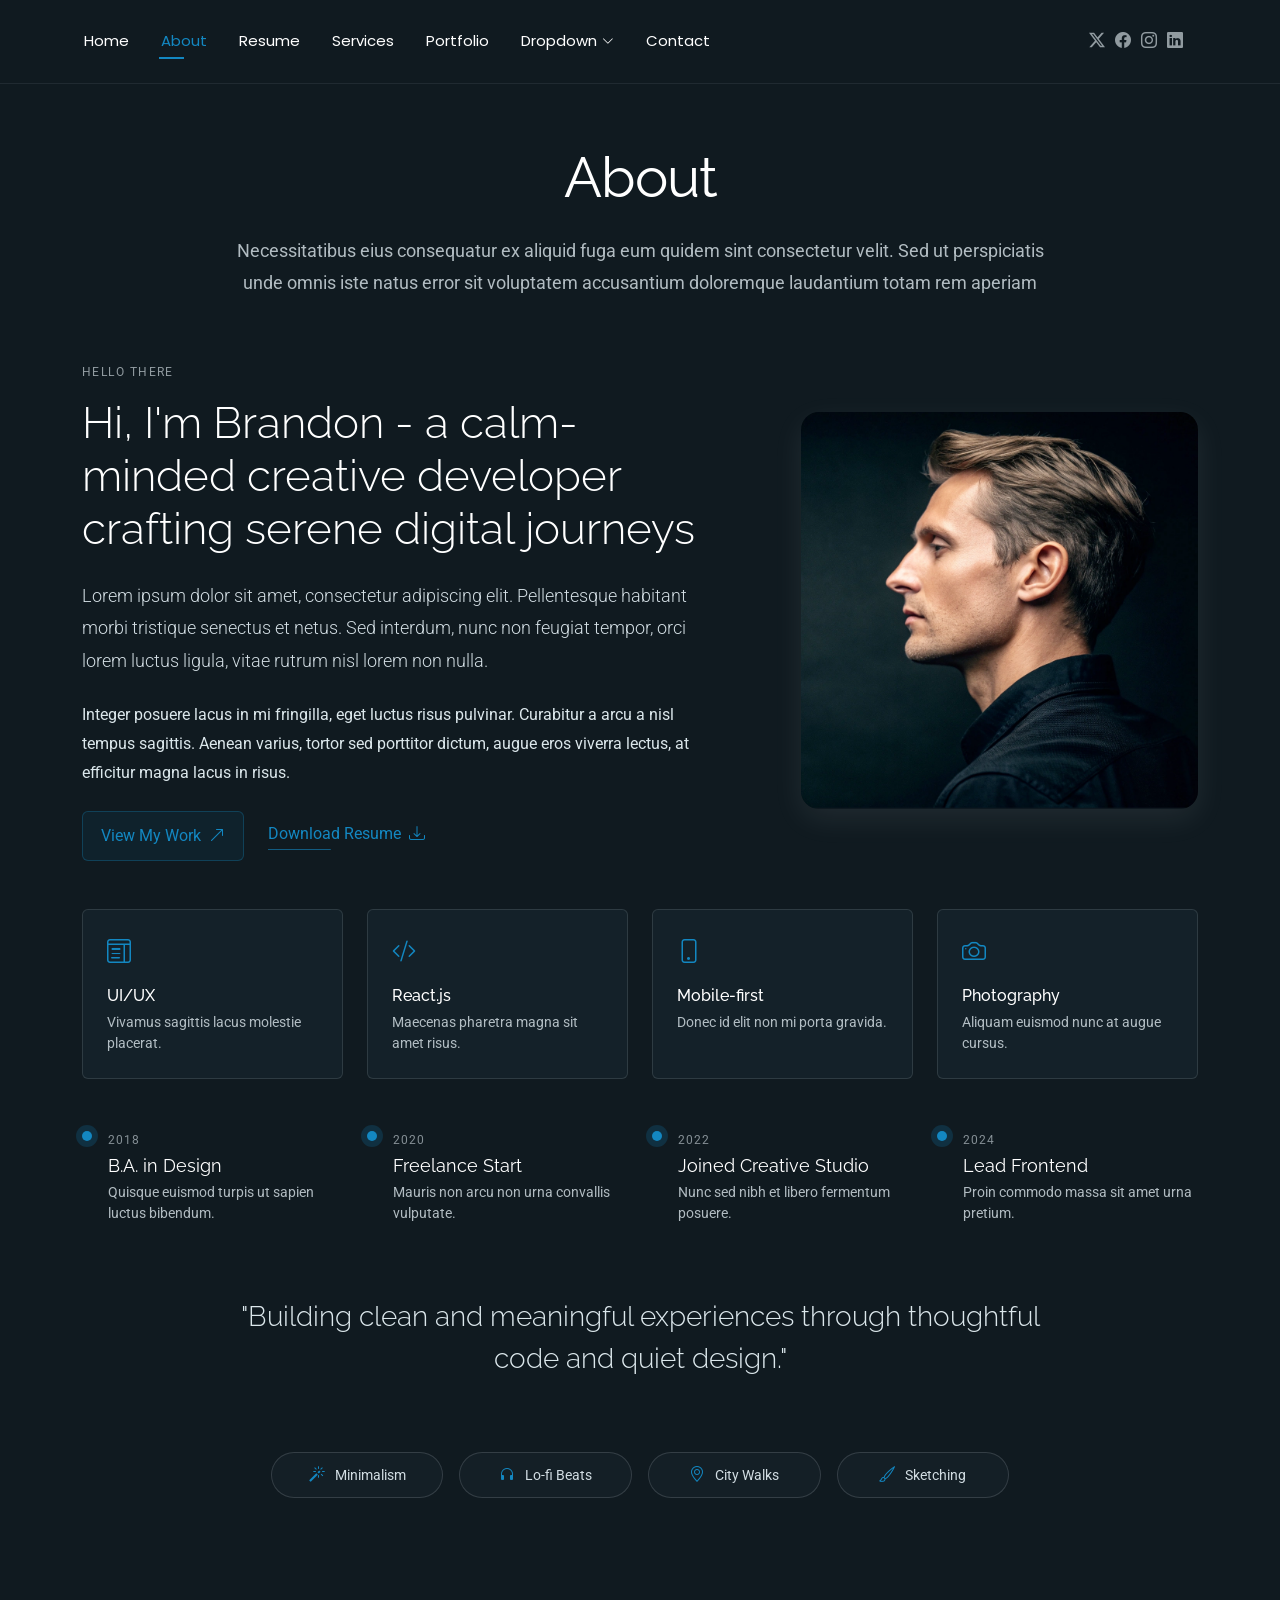
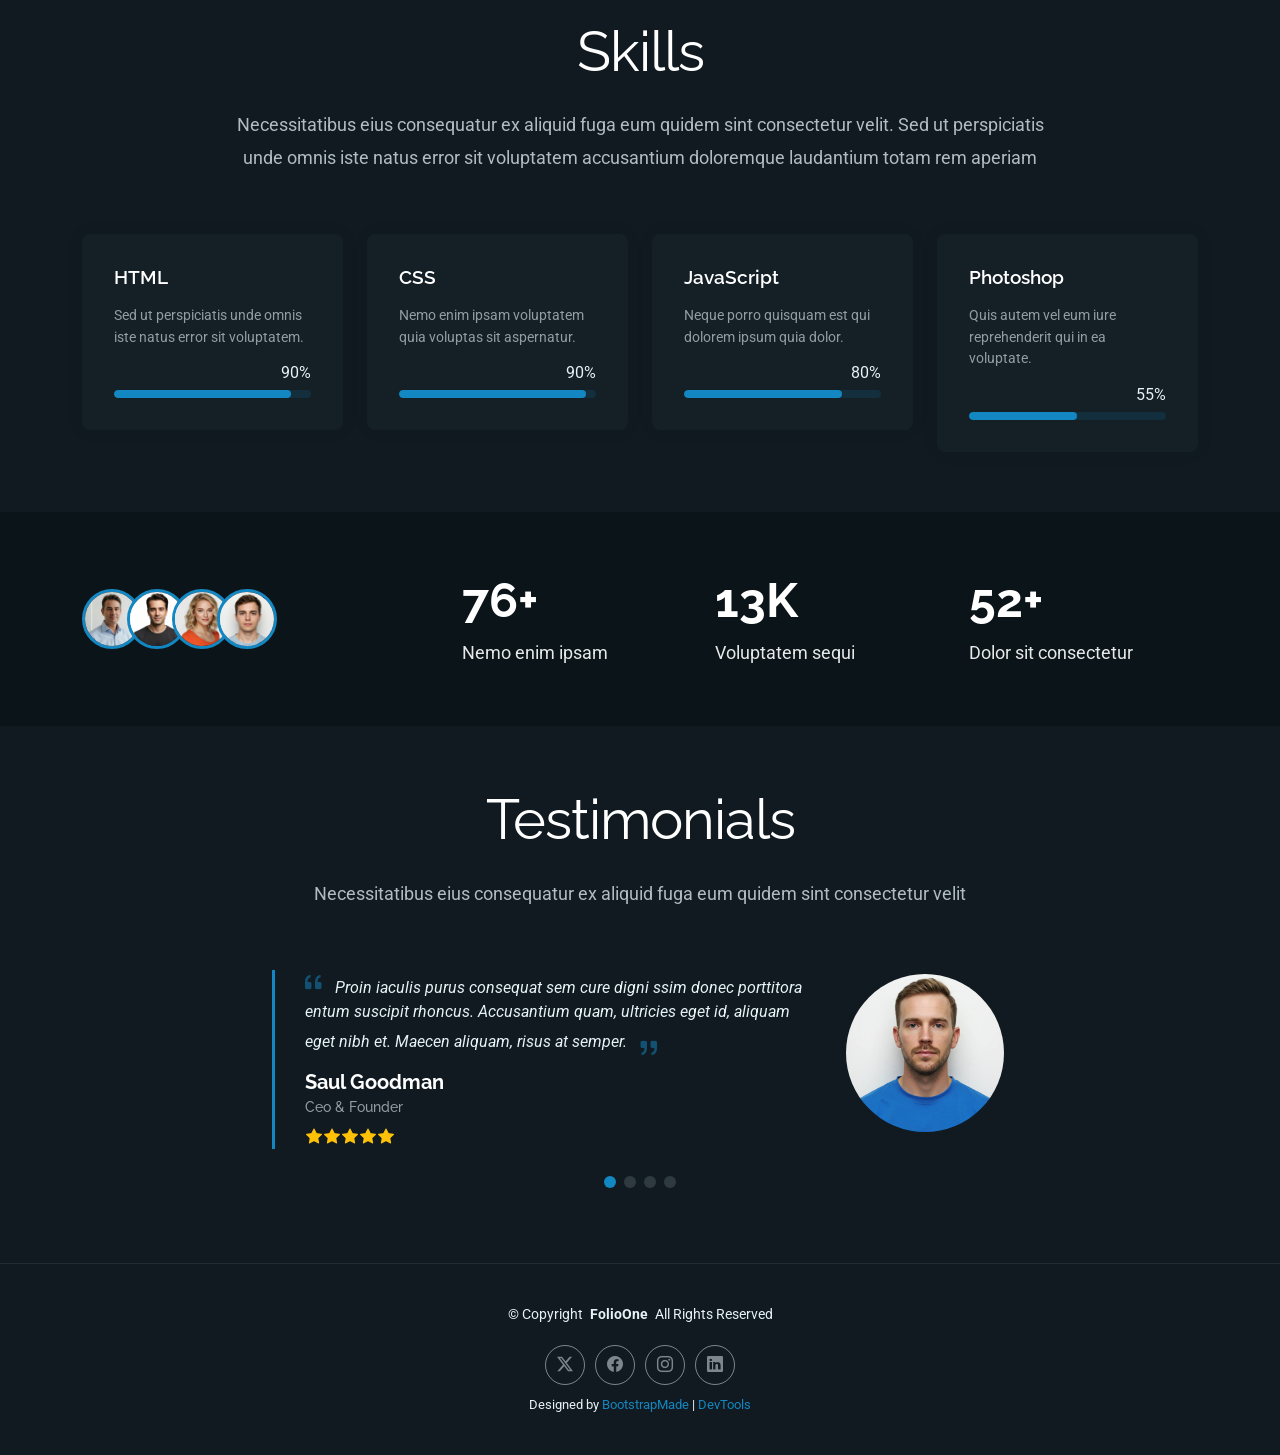
==== about.html @ 82bbba5b "Updated project" ====
<!DOCTYPE html>
<html lang="en">

<head>
  <meta charset="utf-8">
  <meta content="width=device-width, initial-scale=1.0" name="viewport">
  <title>About - FolioOne Bootstrap Template</title>
  <meta name="description" content="">
  <meta name="keywords" content="">

  <!-- Favicons -->
  <link href="assets/img/favicon.png" rel="icon">
  <link href="assets/img/apple-touch-icon.png" rel="apple-touch-icon">

  <!-- Fonts -->
  <link href="https://fonts.googleapis.com" rel="preconnect">
  <link href="https://fonts.gstatic.com" rel="preconnect" crossorigin>
  <link href="https://fonts.googleapis.com/css2?family=Roboto:ital,wght@0,100;0,300;0,400;0,500;0,700;0,900;1,100;1,300;1,400;1,500;1,700;1,900&family=Poppins:ital,wght@0,100;0,200;0,300;0,400;0,500;0,600;0,700;0,800;0,900;1,100;1,200;1,300;1,400;1,500;1,600;1,700;1,800;1,900&family=Raleway:ital,wght@0,100;0,200;0,300;0,400;0,500;0,600;0,700;0,800;0,900;1,100;1,200;1,300;1,400;1,500;1,600;1,700;1,800;1,900&display=swap" rel="stylesheet">

  <!-- Vendor CSS Files -->
  <link href="assets/vendor/bootstrap/css/bootstrap.min.css" rel="stylesheet">
  <link href="assets/vendor/bootstrap-icons/bootstrap-icons.css" rel="stylesheet">
  <link href="assets/vendor/aos/aos.css" rel="stylesheet">
  <link href="assets/vendor/swiper/swiper-bundle.min.css" rel="stylesheet">
  <link href="assets/vendor/glightbox/css/glightbox.min.css" rel="stylesheet">

  <!-- Main CSS File -->
  <link href="assets/css/main.css" rel="stylesheet">

  <!-- =======================================================
  * Template Name: FolioOne
  * Template URL: https://bootstrapmade.com/folioone-bootstrap-portfolio-website-template/
  * Updated: Aug 23 2025 with Bootstrap v5.3.7
  * Author: BootstrapMade.com
  * License: https://bootstrapmade.com/license/
  ======================================================== -->
</head>

<body class="about-page">

  <header id="header" class="header d-flex align-items-center light-background sticky-top">
    <div class="container position-relative d-flex align-items-center justify-content-between">

      <!-- <a href="index.html" class="logo d-flex align-items-center me-auto me-xl-0">
      <img src="assets/img/logo.webp" alt="">
      <h1 class="sitename">FolioOne</h1> 
    </a> -->

      <nav id="navmenu" class="navmenu">
        <ul>
          <li><a href="index.html">Home</a></li>
          <li><a href="about.html" class="active">About</a></li>
          <li><a href="resume.html">Resume</a></li>
          <li><a href="services.html">Services</a></li>
          <li><a href="portfolio.html">Portfolio</a></li>
          <li class="dropdown"><a href="#"><span>Dropdown</span> <i class="bi bi-chevron-down toggle-dropdown"></i></a>
            <ul>
              <li><a href="#">Dropdown 1</a></li>
              <li class="dropdown"><a href="#"><span>Deep Dropdown</span> <i class="bi bi-chevron-down toggle-dropdown"></i></a>
                <ul>
                  <li><a href="#">Deep Dropdown 1</a></li>
                  <li><a href="#">Deep Dropdown 2</a></li>
                  <li><a href="#">Deep Dropdown 3</a></li>
                  <li><a href="#">Deep Dropdown 4</a></li>
                  <li><a href="#">Deep Dropdown 5</a></li>
                </ul>
              </li>
              <li><a href="#">Dropdown 2</a></li>
              <li><a href="#">Dropdown 3</a></li>
              <li><a href="#">Dropdown 4</a></li>
            </ul>
          </li>
          <li><a href="contact.html">Contact</a></li>
        </ul>
        <i class="mobile-nav-toggle d-xl-none bi bi-list"></i>
      </nav>

      <div class="header-social-links">
        <a href="#" class="twitter"><i class="bi bi-twitter-x"></i></a>
        <a href="#" class="facebook"><i class="bi bi-facebook"></i></a>
        <a href="#" class="instagram"><i class="bi bi-instagram"></i></a>
        <a href="#" class="linkedin"><i class="bi bi-linkedin"></i></a>
      </div>

    </div>
  </header>

  <main class="main">

    <!-- About Section -->
    <section id="about" class="about section">

      <!-- Section Title -->
      <div class="container section-title" data-aos="fade-up">
        <h2>About</h2>
        <p>Necessitatibus eius consequatur ex aliquid fuga eum quidem sint consectetur velit. Sed ut perspiciatis unde omnis iste natus error sit voluptatem accusantium doloremque laudantium totam rem aperiam</p>
      </div><!-- End Section Title -->

      <div class="container" data-aos="fade-up" data-aos-delay="100">

        <!-- Intro + Photo -->
        <div class="row align-items-center justify-content-between gy-5 mb-5">
          <div class="col-lg-7" data-aos="fade-right" data-aos-delay="150">
            <div class="intro-content">
              <span class="eyebrow">Hello there</span>
              <h2 class="headline">Hi, I'm Brandon - a calm-minded creative developer crafting serene digital journeys</h2>
              <p class="lead">
                Lorem ipsum dolor sit amet, consectetur adipiscing elit. Pellentesque habitant morbi tristique senectus et netus. Sed interdum, nunc non feugiat tempor, orci lorem luctus ligula, vitae rutrum nisl lorem non nulla.
              </p>
              <p>
                Integer posuere lacus in mi fringilla, eget luctus risus pulvinar. Curabitur a arcu a nisl tempus sagittis. Aenean varius, tortor sed porttitor dictum, augue eros viverra lectus, at efficitur magna lacus in risus.
              </p>

              <div class="cta-group">
                <a href="#portfolio" class="btn-ghost">
                  View My Work <i class="bi bi-arrow-up-right"></i>
                </a>
                <a href="#" class="link-underline">
                  Download Resume <i class="bi bi-download"></i>
                </a>
              </div>
            </div>
          </div>

          <div class="col-lg-5" data-aos="zoom-in" data-aos-delay="250">
            <figure class="profile-figure text-center text-lg-end">
              <img src="assets/img/profile/profile-square-11.webp" alt="Portrait of Alex" class="img-fluid profile-photo">
            </figure>
          </div>
        </div>
        <!-- End Intro + Photo -->

        <!-- Skills Grid -->
        <div class="mb-5">
          <div class="row g-4">
            <div class="col-6 col-md-4 col-lg-3" data-aos="fade-up" data-aos-delay="120">
              <div class="skill-item">
                <i class="bi bi-layout-text-window"></i>
                <h3>UI/UX</h3>
                <p>Vivamus sagittis lacus molestie placerat.</p>
              </div>
            </div>
            <div class="col-6 col-md-4 col-lg-3" data-aos="fade-up" data-aos-delay="180">
              <div class="skill-item">
                <i class="bi bi-code-slash"></i>
                <h3>React.js</h3>
                <p>Maecenas pharetra magna sit amet risus.</p>
              </div>
            </div>
            <div class="col-6 col-md-4 col-lg-3" data-aos="fade-up" data-aos-delay="240">
              <div class="skill-item">
                <i class="bi bi-phone"></i>
                <h3>Mobile-first</h3>
                <p>Donec id elit non mi porta gravida.</p>
              </div>
            </div>
            <div class="col-6 col-md-4 col-lg-3" data-aos="fade-up" data-aos-delay="300">
              <div class="skill-item">
                <i class="bi bi-camera"></i>
                <h3>Photography</h3>
                <p>Aliquam euismod nunc at augue cursus.</p>
              </div>
            </div>
          </div>
        </div>
        <!-- End Skills Grid -->

        <!-- Journey Timeline -->
        <div class="mb-5">
          <div class="row g-4">
            <div class="col-md-6 col-lg-3" data-aos="fade-up" data-aos-delay="120">
              <article class="timeline-item">
                <span class="dot"></span>
                <time>2018</time>
                <h4>B.A. in Design</h4>
                <p>Quisque euismod turpis ut sapien luctus bibendum.</p>
              </article>
            </div>
            <div class="col-md-6 col-lg-3" data-aos="fade-up" data-aos-delay="180">
              <article class="timeline-item">
                <span class="dot"></span>
                <time>2020</time>
                <h4>Freelance Start</h4>
                <p>Mauris non arcu non urna convallis vulputate.</p>
              </article>
            </div>
            <div class="col-md-6 col-lg-3" data-aos="fade-up" data-aos-delay="240">
              <article class="timeline-item">
                <span class="dot"></span>
                <time>2022</time>
                <h4>Joined Creative Studio</h4>
                <p>Nunc sed nibh et libero fermentum posuere.</p>
              </article>
            </div>
            <div class="col-md-6 col-lg-3" data-aos="fade-up" data-aos-delay="300">
              <article class="timeline-item">
                <span class="dot"></span>
                <time>2024</time>
                <h4>Lead Frontend</h4>
                <p>Proin commodo massa sit amet urna pretium.</p>
              </article>
            </div>
          </div>
        </div>
        <!-- End Journey Timeline -->

        <!-- Quote -->
        <blockquote class="personal-quote text-center mb-5" data-aos="fade-down" data-aos-delay="200">
          <p>"Building clean and meaningful experiences through thoughtful code and quiet design."</p>
        </blockquote>
        <!-- End Quote -->

        <!-- Fun Facts -->
        <div class="row g-3 justify-content-center">
          <div class="col-6 col-md-3 col-lg-2" data-aos="zoom-in" data-aos-delay="120">
            <div class="fact-pill">
              <i class="bi bi-magic"></i>
              <span>Minimalism</span>
            </div>
          </div>
          <div class="col-6 col-md-3 col-lg-2" data-aos="zoom-in" data-aos-delay="160">
            <div class="fact-pill">
              <i class="bi bi-headphones"></i>
              <span>Lo-fi Beats</span>
            </div>
          </div>
          <div class="col-6 col-md-3 col-lg-2" data-aos="zoom-in" data-aos-delay="200">
            <div class="fact-pill">
              <i class="bi bi-geo-alt"></i>
              <span>City Walks</span>
            </div>
          </div>
          <div class="col-6 col-md-3 col-lg-2" data-aos="zoom-in" data-aos-delay="240">
            <div class="fact-pill">
              <i class="bi bi-brush"></i>
              <span>Sketching</span>
            </div>
          </div>
        </div>
        <!-- End Fun Facts -->

      </div>

    </section><!-- /About Section -->

    <!-- Skills Section -->
    <section id="skills" class="skills section">

      <!-- Section Title -->
      <div class="container section-title" data-aos="fade-up">
        <h2>Skills</h2>
        <p>Necessitatibus eius consequatur ex aliquid fuga eum quidem sint consectetur velit. Sed ut perspiciatis unde omnis iste natus error sit voluptatem accusantium doloremque laudantium totam rem aperiam</p>
      </div><!-- End Section Title -->

      <div class="container" data-aos="fade-up" data-aos-delay="100">

        <div class="row g-4 skills-animation">

          <div class="col-md-6 col-lg-3" data-aos="fade-up" data-aos-delay="100">
            <div class="skill-box">
              <h3>HTML</h3>
              <p>Sed ut perspiciatis unde omnis iste natus error sit voluptatem.</p>
              <span class="text-end d-block">90%</span>
              <div class="progress">
                <div class="progress-bar" role="progressbar" aria-valuenow="90" aria-valuemin="0" aria-valuemax="100"></div>
              </div>
            </div>
          </div>

          <div class="col-md-6 col-lg-3" data-aos="fade-up" data-aos-delay="200">
            <div class="skill-box">
              <h3>CSS</h3>
              <p>Nemo enim ipsam voluptatem quia voluptas sit aspernatur.</p>
              <span class="text-end d-block">90%</span>
              <div class="progress">
                <div class="progress-bar" role="progressbar" aria-valuenow="95" aria-valuemin="0" aria-valuemax="100"></div>
              </div>
            </div>
          </div>

          <div class="col-md-6 col-lg-3" data-aos="fade-up" data-aos-delay="300">
            <div class="skill-box">
              <h3>JavaScript</h3>
              <p>Neque porro quisquam est qui dolorem ipsum quia dolor.</p>
              <span class="text-end d-block">80%</span>
              <div class="progress">
                <div class="progress-bar" role="progressbar" aria-valuenow="80" aria-valuemin="0" aria-valuemax="100"></div>
              </div>
            </div>
          </div>

          <div class="col-md-6 col-lg-3" data-aos="fade-up" data-aos-delay="400">
            <div class="skill-box">
              <h3>Photoshop</h3>
              <p>Quis autem vel eum iure reprehenderit qui in ea voluptate.</p>
              <span class="text-end d-block">55%</span>
              <div class="progress">
                <div class="progress-bar" role="progressbar" aria-valuenow="55" aria-valuemin="0" aria-valuemax="100">
                </div>
              </div>
            </div>
          </div>

        </div>

      </div>

    </section><!-- /Skills Section -->

    <!-- Stats Section -->
    <section id="stats" class="stats section dark-background">

      <div class="container" data-aos="fade-up" data-aos-delay="100">

        <div class="row align-items-center">
          <div class="col-lg-4" data-aos="fade-up" data-aos-delay="200">
            <div class="avatars d-flex align-items-center">
              <img src="assets/img/person/person-m-2.webp" alt="Avatar 1" class="rounded-circle" loading="lazy">
              <img src="assets/img/person/person-m-3.webp" alt="Avatar 2" class="rounded-circle" loading="lazy">
              <img src="assets/img/person/person-f-5.webp" alt="Avatar 3" class="rounded-circle" loading="lazy">
              <img src="assets/img/person/person-m-5.webp" alt="Avatar 4" class="rounded-circle" loading="lazy">
            </div>
          </div>

          <div class="col-lg-8">
            <div class="row counters">
              <div class="col-md-4" data-aos="fade-up" data-aos-delay="300">
                <h2><span data-purecounter-start="0" data-purecounter-end="185" data-purecounter-duration="1" class="purecounter"></span>+</h2>
                <p>Nemo enim ipsam</p>
              </div>

              <div class="col-md-4" data-aos="fade-up" data-aos-delay="400">
                <h2><span data-purecounter-start="0" data-purecounter-end="32" data-purecounter-duration="1" class="purecounter"></span>K</h2>
                <p>Voluptatem sequi</p>
              </div>

              <div class="col-md-4" data-aos="fade-up" data-aos-delay="500">
                <h2><span data-purecounter-start="0" data-purecounter-end="128" data-purecounter-duration="1" class="purecounter"></span>+</h2>
                <p>Dolor sit consectetur</p>
              </div>
            </div>
          </div>
        </div>
      </div>

    </section><!-- /Stats Section -->

    <!-- Testimonials Section -->
    <section id="testimonials" class="testimonials section">

      <!-- Section Title -->
      <div class="container section-title" data-aos="fade-up">
        <h2>Testimonials</h2>
        <p>Necessitatibus eius consequatur ex aliquid fuga eum quidem sint consectetur velit</p>
      </div><!-- End Section Title -->

      <div class="container" data-aos="fade-up" data-aos-delay="100">

        <div class="swiper init-swiper">
          <script type="application/json" class="swiper-config">
            {
              "loop": true,
              "speed": 600,
              "autoplay": {
                "delay": 5000
              },
              "slidesPerView": "auto",
              "pagination": {
                "el": ".swiper-pagination",
                "type": "bullets",
                "clickable": true
              }
            }
          </script>
          <div class="swiper-wrapper">

            <div class="swiper-slide">
              <div class="testimonial-item">
                <div class="row gy-4 justify-content-center">
                  <div class="col-lg-6">
                    <div class="testimonial-content">
                      <p>
                        <i class="bi bi-quote quote-icon-left"></i>
                        <span>Proin iaculis purus consequat sem cure digni ssim donec porttitora entum suscipit rhoncus. Accusantium quam, ultricies eget id, aliquam eget nibh et. Maecen aliquam, risus at semper.</span>
                        <i class="bi bi-quote quote-icon-right"></i>
                      </p>
                      <h3>Saul Goodman</h3>
                      <h4>Ceo &amp; Founder</h4>
                      <div class="stars">
                        <i class="bi bi-star-fill"></i><i class="bi bi-star-fill"></i><i class="bi bi-star-fill"></i><i class="bi bi-star-fill"></i><i class="bi bi-star-fill"></i>
                      </div>
                    </div>
                  </div>
                  <div class="col-lg-2 text-center">
                    <img src="assets/img/person/person-m-9.webp" class="img-fluid testimonial-img" alt="">
                  </div>
                </div>
              </div>
            </div><!-- End testimonial item -->

            <div class="swiper-slide">
              <div class="testimonial-item">
                <div class="row gy-4 justify-content-center">
                  <div class="col-lg-6">
                    <div class="testimonial-content">
                      <p>
                        <i class="bi bi-quote quote-icon-left"></i>
                        <span>Export tempor illum tamen malis malis eram quae irure esse labore quem cillum quid cillum eram malis quorum velit fore eram velit sunt aliqua noster fugiat irure amet legam anim culpa.</span>
                        <i class="bi bi-quote quote-icon-right"></i>
                      </p>
                      <h3>Sara Wilsson</h3>
                      <h4>Designer</h4>
                      <div class="stars">
                        <i class="bi bi-star-fill"></i><i class="bi bi-star-fill"></i><i class="bi bi-star-fill"></i><i class="bi bi-star-fill"></i><i class="bi bi-star-fill"></i>
                      </div>
                    </div>
                  </div>
                  <div class="col-lg-2 text-center">
                    <img src="assets/img/person/person-f-5.webp" class="img-fluid testimonial-img" alt="">
                  </div>
                </div>
              </div>
            </div><!-- End testimonial item -->

            <div class="swiper-slide">
              <div class="testimonial-item">
                <div class="row gy-4 justify-content-center">
                  <div class="col-lg-6">
                    <div class="testimonial-content">
                      <p>
                        <i class="bi bi-quote quote-icon-left"></i>
                        <span>Enim nisi quem export duis labore cillum quae magna enim sint quorum nulla quem veniam duis minim tempor labore quem eram duis noster aute amet eram fore quis sint minim.</span>
                        <i class="bi bi-quote quote-icon-right"></i>
                      </p>
                      <h3>Jena Karlis</h3>
                      <h4>Store Owner</h4>
                      <div class="stars">
                        <i class="bi bi-star-fill"></i><i class="bi bi-star-fill"></i><i class="bi bi-star-fill"></i><i class="bi bi-star-fill"></i><i class="bi bi-star-fill"></i>
                      </div>
                    </div>
                  </div>
                  <div class="col-lg-2 text-center">
                    <img src="assets/img/person/person-f-12.webp" class="img-fluid testimonial-img" alt="">
                  </div>
                </div>
              </div>
            </div><!-- End testimonial item -->

            <div class="swiper-slide">
              <div class="testimonial-item">
                <div class="row gy-4 justify-content-center">
                  <div class="col-lg-6">
                    <div class="testimonial-content">
                      <p>
                        <i class="bi bi-quote quote-icon-left"></i>
                        <span>Fugiat enim eram quae cillum dolore dolor amet nulla culpa multos export minim fugiat minim velit minim dolor enim duis veniam ipsum anim magna sunt elit fore quem dolore labore illum veniam.</span>
                        <i class="bi bi-quote quote-icon-right"></i>
                      </p>
                      <h3>John Larson</h3>
                      <h4>Entrepreneur</h4>
                      <div class="stars">
                        <i class="bi bi-star-fill"></i><i class="bi bi-star-fill"></i><i class="bi bi-star-fill"></i><i class="bi bi-star-fill"></i><i class="bi bi-star-fill"></i>
                      </div>
                    </div>
                  </div>
                  <div class="col-lg-2 text-center">
                    <img src="assets/img/person/person-m-12.webp" class="img-fluid testimonial-img" alt="">
                  </div>
                </div>
              </div>
            </div><!-- End testimonial item -->

          </div>
          <div class="swiper-pagination"></div>
        </div>

      </div>

    </section><!-- /Testimonials Section -->

  </main>

  <footer id="footer" class="footer">

    <div class="container">
      <div class="copyright text-center ">
        <p>© <span>Copyright</span> <strong class="px-1 sitename">FolioOne</strong> <span>All Rights Reserved<br></span></p>
      </div>
      <div class="social-links d-flex justify-content-center">
        <a href=""><i class="bi bi-twitter-x"></i></a>
        <a href=""><i class="bi bi-facebook"></i></a>
        <a href=""><i class="bi bi-instagram"></i></a>
        <a href=""><i class="bi bi-linkedin"></i></a>
      </div>
      <div class="credits">
        <!-- All the links in the footer should remain intact. -->
        <!-- You can delete the links only if you've purchased the pro version. -->
        <!-- Licensing information: https://bootstrapmade.com/license/ -->
        <!-- Purchase the pro version with working PHP/AJAX contact form: [buy-url] -->
        Designed by <a href="https://bootstrapmade.com/">BootstrapMade</a> | <a href="https://bootstrapmade.com/tools/">DevTools</a>
      </div>
    </div>

  </footer>

  <!-- Scroll Top -->
  <a href="#" id="scroll-top" class="scroll-top d-flex align-items-center justify-content-center"><i class="bi bi-arrow-up-short"></i></a>

  <!-- Preloader -->
  <div id="preloader"></div>

  <!-- Vendor JS Files -->
  <script src="assets/vendor/bootstrap/js/bootstrap.bundle.min.js"></script>
  <script src="assets/vendor/php-email-form/validate.js"></script>
  <script src="assets/vendor/aos/aos.js"></script>
  <script src="assets/vendor/typed.js/typed.umd.js"></script>
  <script src="assets/vendor/waypoints/noframework.waypoints.js"></script>
  <script src="assets/vendor/purecounter/purecounter_vanilla.js"></script>
  <script src="assets/vendor/swiper/swiper-bundle.min.js"></script>
  <script src="assets/vendor/imagesloaded/imagesloaded.pkgd.min.js"></script>
  <script src="assets/vendor/isotope-layout/isotope.pkgd.min.js"></script>
  <script src="assets/vendor/glightbox/js/glightbox.min.js"></script>

  <!-- Main JS File -->
  <script src="assets/js/main.js"></script>

</body>

</html>
---- assets/css/main.css ----
/**
* Template Name: FolioOne
* Template URL: https://bootstrapmade.com/folioone-bootstrap-portfolio-website-template/
* Updated: Aug 23 2025 with Bootstrap v5.3.7
* Author: BootstrapMade.com
* License: https://bootstrapmade.com/license/
*/

/*--------------------------------------------------------------
# Font & Color Variables
# Help: https://bootstrapmade.com/color-system/
--------------------------------------------------------------*/
/* Fonts */
:root {
  --default-font: "Roboto",  system-ui, -apple-system, "Segoe UI", Roboto, "Helvetica Neue", Arial, "Noto Sans", "Liberation Sans", sans-serif, "Apple Color Emoji", "Segoe UI Emoji", "Segoe UI Symbol", "Noto Color Emoji";
  --heading-font: "Raleway",  sans-serif;
  --nav-font: "Poppins",  sans-serif;
}

/* Global Colors - The following color variables are used throughout the website. Updating them here will change the color scheme of the entire website */
:root { 
  --background-color: #101a20; /* Background color for the entire website, including individual sections */
  --default-color: #e7f2f7; /* Default color used for the majority of the text content across the entire website */
  --heading-color: #ffffff; /* Color for headings, subheadings and title throughout the website */
  --accent-color: #1387c1; /* Accent color that represents your brand on the website. It's used for buttons, links, and other elements that need to stand out */
  --surface-color: #141f26; /* The surface color is used as a background of boxed elements within sections, such as cards, icon boxes, or other elements that require a visual separation from the global background. */
  --contrast-color: #ffffff; /* Contrast color for text, ensuring readability against backgrounds of accent, heading, or default colors. */
}

/* Nav Menu Colors - The following color variables are used specifically for the navigation menu. They are separate from the global colors to allow for more customization options */
:root {
  --nav-color: #ffffff;  /* The default color of the main navmenu links */
  --nav-hover-color: #1387c1; /* Applied to main navmenu links when they are hovered over or active */
  --nav-mobile-background-color: #213642; /* Used as the background color for mobile navigation menu */
  --nav-dropdown-background-color: #051117; /* Used as the background color for dropdown items that appear when hovering over primary navigation items */
  --nav-dropdown-color: #e7f2f7; /* Used for navigation links of the dropdown items in the navigation menu. */
  --nav-dropdown-hover-color: #1387c1; /* Similar to --nav-hover-color, this color is applied to dropdown navigation links when they are hovered over. */
}

/* Color Presets - These classes override global colors when applied to any section or element, providing reuse of the sam color scheme. */

.light-background {
  --background-color: #142027;
  --surface-color: #325264;
}

.dark-background {
  --background-color: #0b1419;
  --default-color: #ffffff;
  --heading-color: #ffffff;
  --surface-color: #252525;
  --contrast-color: #ffffff;
}

/* Smooth scroll */
:root {
  scroll-behavior: smooth;
}

/*--------------------------------------------------------------
# General Styling & Shared Classes
--------------------------------------------------------------*/
body {
  color: var(--default-color);
  background-color: var(--background-color);
  font-family: var(--default-font);
}

a {
  color: var(--accent-color);
  text-decoration: none;
  transition: 0.3s;
}

a:hover {
  color: color-mix(in srgb, var(--accent-color), transparent 25%);
  text-decoration: none;
}

h1,
h2,
h3,
h4,
h5,
h6 {
  color: var(--heading-color);
  font-family: var(--heading-font);
}

/* PHP Email Form Messages
------------------------------*/
.php-email-form .error-message {
  display: none;
  background: #df1529;
  color: #ffffff;
  text-align: left;
  padding: 15px;
  margin-bottom: 24px;
  font-weight: 600;
}

.php-email-form .sent-message {
  display: none;
  color: #ffffff;
  background: #059652;
  text-align: center;
  padding: 15px;
  margin-bottom: 24px;
  font-weight: 600;
}

.php-email-form .loading {
  display: none;
  background: var(--surface-color);
  text-align: center;
  padding: 15px;
  margin-bottom: 24px;
}

.php-email-form .loading:before {
  content: "";
  display: inline-block;
  border-radius: 50%;
  width: 24px;
  height: 24px;
  margin: 0 10px -6px 0;
  border: 3px solid var(--accent-color);
  border-top-color: var(--surface-color);
  animation: php-email-form-loading 1s linear infinite;
}

@keyframes php-email-form-loading {
  0% {
    transform: rotate(0deg);
  }

  100% {
    transform: rotate(360deg);
  }
}

/*--------------------------------------------------------------
# Global Header
--------------------------------------------------------------*/
.header {
  --background-color: rgba(255, 255, 255, 0);
  color: var(--default-color);
  background-color: var(--background-color);
  padding: 15px 0;
  transition: all 0.5s;
  z-index: 997;
  border-bottom: 1px solid color-mix(in srgb, var(--default-color), transparent 92%);
}

.header .logo {
  line-height: 1;
}

.header .logo img {
  max-height: 36px;
  margin-right: 8px;
}

.header .logo h1 {
  font-size: 32px;
  margin: 0;
  font-weight: 400;
  color: var(--heading-color);
}

.header .header-social-links {
  padding-right: 15px;
}

.header .header-social-links a {
  color: color-mix(in srgb, var(--default-color), transparent 40%);
  padding-left: 6px;
  display: inline-block;
  transition: 0.3s;
  font-size: 16px;
}

.header .header-social-links a:hover {
  color: var(--default-color);
}

.header .header-social-links a i {
  line-height: 0px;
}

@media (max-width: 1200px) {
  .header .logo {
    order: 1;
  }

  .header .header-social-links {
    order: 2;
  }

  .header .navmenu {
    order: 3;
  }
}

/* Global Header on Scroll
------------------------------*/
.scrolled .header {
  --background-color: rgba(16, 26, 32, 0.9);
}

/*--------------------------------------------------------------
# Navigation Menu
--------------------------------------------------------------*/
/* Desktop Navigation */
@media (min-width: 1200px) {
  .navmenu {
    padding: 0;
  }

  .navmenu ul {
    margin: 0;
    padding: 0;
    display: flex;
    list-style: none;
    align-items: center;
  }

  .navmenu li {
    position: relative;
  }

  .navmenu>ul>li {
    white-space: nowrap;
    padding: 15px 28px 15px 0;
  }

  .navmenu>ul>li:last-child {
    padding-right: 0;
  }

  .navmenu a,
  .navmenu a:focus {
    color: var(--nav-color);
    font-size: 15px;
    padding: 0 2px;
    font-family: var(--nav-font);
    font-weight: 400;
    display: flex;
    align-items: center;
    justify-content: space-between;
    white-space: nowrap;
    transition: 0.3s;
    position: relative;
  }

  .navmenu a i,
  .navmenu a:focus i {
    font-size: 12px;
    line-height: 0;
    margin-left: 5px;
    transition: 0.3s;
  }

  .navmenu>ul>li>a:before {
    content: "";
    position: absolute;
    height: 2px;
    bottom: -6px;
    left: 0;
    background-color: var(--nav-hover-color);
    visibility: hidden;
    width: 0px;
    transition: all 0.3s ease-in-out 0s;
  }

  .navmenu a:hover:before,
  .navmenu li:hover>a:before,
  .navmenu .active:before {
    visibility: visible;
    width: 25px;
  }

  .navmenu li:hover>a,
  .navmenu .active,
  .navmenu .active:focus {
    color: var(--nav-hover-color);
  }

  .navmenu .dropdown ul {
    margin: 0;
    padding: 10px 0;
    background: var(--nav-dropdown-background-color);
    display: block;
    position: absolute;
    visibility: hidden;
    left: -5px;
    top: 130%;
    opacity: 0;
    transition: 0.3s;
    border-radius: 4px;
    z-index: 99;
    box-shadow: 0px 0px 30px rgba(0, 0, 0, 0.1);
  }

  .navmenu .dropdown ul li {
    min-width: 200px;
  }

  .navmenu .dropdown ul a {
    padding: 10px 20px;
    font-size: 15px;
    text-transform: none;
    color: var(--nav-dropdown-color);
  }

  .navmenu .dropdown ul a i {
    font-size: 12px;
  }

  .navmenu .dropdown ul a:hover,
  .navmenu .dropdown ul .active:hover,
  .navmenu .dropdown ul li:hover>a {
    color: var(--nav-dropdown-hover-color);
  }

  .navmenu .dropdown:hover>ul {
    opacity: 1;
    top: 100%;
    visibility: visible;
  }

  .navmenu .dropdown .dropdown ul {
    top: 0;
    left: -90%;
    visibility: hidden;
  }

  .navmenu .dropdown .dropdown:hover>ul {
    opacity: 1;
    top: 0;
    left: -100%;
    visibility: visible;
  }
}

/* Mobile Navigation */
@media (max-width: 1199px) {
  .mobile-nav-toggle {
    color: var(--nav-color);
    font-size: 28px;
    line-height: 0;
    margin-right: 10px;
    cursor: pointer;
    transition: color 0.3s;
  }

  .navmenu {
    padding: 0;
    z-index: 9997;
  }

  .navmenu ul {
    display: none;
    list-style: none;
    position: absolute;
    inset: 60px 20px 20px 20px;
    padding: 10px 0;
    margin: 0;
    border-radius: 6px;
    background-color: var(--nav-mobile-background-color);
    border: 1px solid color-mix(in srgb, var(--default-color), transparent 90%);
    box-shadow: none;
    overflow-y: auto;
    transition: 0.3s;
    z-index: 9998;
  }

  .navmenu a,
  .navmenu a:focus {
    color: var(--nav-dropdown-color);
    padding: 10px 20px;
    font-family: var(--nav-font);
    font-size: 17px;
    font-weight: 500;
    display: flex;
    align-items: center;
    justify-content: space-between;
    white-space: nowrap;
    transition: 0.3s;
  }

  .navmenu a i,
  .navmenu a:focus i {
    font-size: 12px;
    line-height: 0;
    margin-left: 5px;
    width: 30px;
    height: 30px;
    display: flex;
    align-items: center;
    justify-content: center;
    border-radius: 50%;
    transition: 0.3s;
    background-color: color-mix(in srgb, var(--accent-color), transparent 90%);
  }

  .navmenu a i:hover,
  .navmenu a:focus i:hover {
    background-color: var(--accent-color);
    color: var(--contrast-color);
  }

  .navmenu a:hover,
  .navmenu .active,
  .navmenu .active:focus {
    color: var(--nav-dropdown-hover-color);
  }

  .navmenu .active i,
  .navmenu .active:focus i {
    background-color: var(--accent-color);
    color: var(--contrast-color);
    transform: rotate(180deg);
  }

  .navmenu .dropdown ul {
    position: static;
    display: none;
    z-index: 99;
    padding: 10px 0;
    margin: 10px 20px;
    background-color: var(--nav-dropdown-background-color);
    transition: all 0.5s ease-in-out;
  }

  .navmenu .dropdown ul ul {
    background-color: rgba(33, 37, 41, 0.1);
  }

  .navmenu .dropdown>.dropdown-active {
    display: block;
    background-color: rgba(33, 37, 41, 0.03);
  }

  .mobile-nav-active {
    overflow: hidden;
  }

  .mobile-nav-active .mobile-nav-toggle {
    color: #fff;
    position: absolute;
    font-size: 32px;
    top: 15px;
    right: 15px;
    margin-right: 0;
    z-index: 9999;
  }

  .mobile-nav-active .navmenu {
    position: fixed;
    overflow: hidden;
    inset: 0;
    background: rgba(33, 37, 41, 0.8);
    transition: 0.3s;
  }

  .mobile-nav-active .navmenu>ul {
    display: block;
  }
}

/*--------------------------------------------------------------
# Global Footer
--------------------------------------------------------------*/
.footer {
  color: var(--default-color);
  background-color: var(--background-color);
  font-size: 14px;
  padding: 40px 0;
  position: relative;
  border-top: 1px solid color-mix(in srgb, var(--default-color), transparent 92%);
}

.footer .copyright p {
  margin-bottom: 0;
}

.footer .social-links {
  margin-top: 20px;
}

.footer .social-links a {
  display: flex;
  align-items: center;
  justify-content: center;
  width: 40px;
  height: 40px;
  border-radius: 50%;
  border: 1px solid color-mix(in srgb, var(--default-color), transparent 50%);
  font-size: 16px;
  color: color-mix(in srgb, var(--default-color), transparent 50%);
  margin: 0 5px;
  transition: 0.3s;
}

.footer .social-links a:hover {
  color: var(--accent-color);
  border-color: var(--accent-color);
}

.footer .credits {
  margin-top: 10px;
  font-size: 13px;
  text-align: center;
}

/*--------------------------------------------------------------
# Preloader
--------------------------------------------------------------*/
#preloader {
  position: fixed;
  inset: 0;
  z-index: 9999;
  overflow: hidden;
  background-color: var(--background-color);
  transition: all 0.6s ease-out;
  width: 100%;
  height: 100vh;
}

#preloader:before,
#preloader:after {
  content: "";
  position: absolute;
  border: 4px solid var(--accent-color);
  border-radius: 50%;
  animation: animate-preloader 2s cubic-bezier(0, 0.2, 0.8, 1) infinite;
}

#preloader:after {
  animation-delay: -0.5s;
}

@keyframes animate-preloader {
  0% {
    width: 10px;
    height: 10px;
    top: calc(50% - 5px);
    left: calc(50% - 5px);
    opacity: 1;
  }

  100% {
    width: 72px;
    height: 72px;
    top: calc(50% - 36px);
    left: calc(50% - 36px);
    opacity: 0;
  }
}

/*--------------------------------------------------------------
# Scroll Top Button
--------------------------------------------------------------*/
.scroll-top {
  position: fixed;
  visibility: hidden;
  opacity: 0;
  right: 15px;
  bottom: -15px;
  z-index: 99999;
  background-color: var(--accent-color);
  width: 44px;
  height: 44px;
  border-radius: 50px;
  transition: all 0.4s;
}

.scroll-top i {
  font-size: 24px;
  color: var(--contrast-color);
  line-height: 0;
}

.scroll-top:hover {
  background-color: color-mix(in srgb, var(--accent-color), transparent 20%);
  color: var(--contrast-color);
}

.scroll-top.active {
  visibility: visible;
  opacity: 1;
  bottom: 15px;
}

/*--------------------------------------------------------------
# Disable aos animation delay on mobile devices
--------------------------------------------------------------*/
@media screen and (max-width: 768px) {
  [data-aos-delay] {
    transition-delay: 0 !important;
  }
}

/*--------------------------------------------------------------
# Global Page Titles & Breadcrumbs
--------------------------------------------------------------*/
.page-title {
  color: var(--default-color);
  background-color: var(--background-color);
  position: relative;
}

.page-title .heading {
  padding: 80px 0;
  border-top: 1px solid color-mix(in srgb, var(--default-color), transparent 90%);
}

.page-title .heading h1 {
  font-size: 38px;
  font-weight: 700;
}

.page-title nav {
  background-color: color-mix(in srgb, var(--default-color), transparent 96%);
  padding: 20px 0;
}

.page-title nav ol {
  display: flex;
  flex-wrap: wrap;
  list-style: none;
  padding: 0;
  margin: 0;
  font-size: 16px;
  font-weight: 400;
}

.page-title nav ol li+li {
  padding-left: 10px;
}

.page-title nav ol li+li::before {
  content: "/";
  display: inline-block;
  padding-right: 10px;
  color: color-mix(in srgb, var(--default-color), transparent 70%);
}

/*--------------------------------------------------------------
# Global Sections
--------------------------------------------------------------*/
section,
.section {
  color: var(--default-color);
  background-color: var(--background-color);
  padding: 60px 0;
  scroll-margin-top: 100px;
  overflow: clip;
}

@media (max-width: 1199px) {

  section,
  .section {
    scroll-margin-top: 66px;
  }
}

/*--------------------------------------------------------------
# Global Section Titles
--------------------------------------------------------------*/
.section-title {
  text-align: center;
  padding-bottom: 60px;
  position: relative;
}

.section-title h2 {
  font-size: 3.5rem;
  font-weight: 400;
  line-height: 1.2;
  color: var(--heading-color);
  margin-bottom: 1.5rem;
  letter-spacing: -1px;
}

@media (max-width: 768px) {
  .section-title h2 {
    font-size: 2.5rem;
  }
}

.section-title p {
  font-size: 1.125rem;
  line-height: 1.8;
  color: color-mix(in srgb, var(--default-color), transparent 25%);
  max-width: 900px;
  margin: 0 auto;
  text-wrap: balance;
}

/*--------------------------------------------------------------
# Hero Section
--------------------------------------------------------------*/
.hero {
  padding: 80px 0;
  min-height: 100vh;
  display: flex;
  align-items: center;
}

.hero .hero-content h1 {
  font-size: 3.5rem;
  font-weight: 700;
  margin-bottom: 1rem;
  line-height: 1.2;
}

.hero .hero-content h1 .highlight {
  color: var(--accent-color);
  position: relative;
}

.hero .hero-content h1 .highlight::after {
  content: "";
  position: absolute;
  bottom: 0;
  left: 0;
  width: 100%;
  height: 3px;
  background: linear-gradient(90deg, var(--accent-color), color-mix(in srgb, var(--accent-color), transparent 50%));
  border-radius: 2px;
}

@media (max-width: 768px) {
  .hero .hero-content h1 {
    font-size: 2.5rem;
  }
}

.hero .hero-content h2 {
  font-size: 1.5rem;
  font-weight: 400;
  margin-bottom: 2rem;
  color: color-mix(in srgb, var(--default-color), transparent 20%);
}

.hero .hero-content h2 .typed {
  color: var(--accent-color);
  font-weight: 600;
}

@media (max-width: 768px) {
  .hero .hero-content h2 {
    font-size: 1.25rem;
  }
}

.hero .hero-content p {
  font-size: 1.1rem;
  line-height: 1.6;
  margin-bottom: 2.5rem;
  color: color-mix(in srgb, var(--default-color), transparent 30%);
}

.hero .hero-actions {
  display: flex;
  gap: 1rem;
  margin-bottom: 3rem;
}

.hero .hero-actions .btn {
  padding: 12px 30px;
  border-radius: 50px;
  font-weight: 600;
  text-decoration: none;
  transition: all 0.3s ease;
  border: 2px solid;
}

.hero .hero-actions .btn.btn-primary {
  background: var(--accent-color);
  color: var(--contrast-color);
  border-color: var(--accent-color);
}

.hero .hero-actions .btn.btn-primary:hover {
  background: color-mix(in srgb, var(--accent-color), black 15%);
  border-color: color-mix(in srgb, var(--accent-color), black 15%);
  transform: translateY(-2px);
}

.hero .hero-actions .btn.btn-outline {
  background: transparent;
  color: var(--accent-color);
  border-color: var(--accent-color);
}

.hero .hero-actions .btn.btn-outline:hover {
  transform: translateY(-2px);
}

@media (max-width: 576px) {
  .hero .hero-actions {
    flex-direction: column;
  }

  .hero .hero-actions .btn {
    text-align: center;
  }
}

.hero .social-links {
  display: flex;
  gap: 1rem;
}

.hero .social-links a {
  width: 45px;
  height: 45px;
  background: var(--surface-color);
  border-radius: 50%;
  display: flex;
  align-items: center;
  justify-content: center;
  color: var(--default-color);
  font-size: 1.2rem;
  transition: all 0.3s ease;
}

.hero .social-links a:hover {
  background: var(--accent-color);
  color: var(--contrast-color);
  transform: translateY(-3px);
  box-shadow: 0 8px 25px color-mix(in srgb, var(--accent-color), transparent 70%);
}

.hero .hero-image {
  position: relative;
}

.hero .hero-image .image-wrapper {
  position: relative;
  max-width: 450px;
  margin: 0 auto;
}

.hero .hero-image .image-wrapper img {
  border-radius: 20px;
  box-shadow: 0 5px 15px color-mix(in srgb, var(--default-color), transparent 95%);
  transition: transform 0.3s ease;
}

.hero .hero-image .image-wrapper img:hover {
  transform: scale(1.02);
}

.hero .hero-image .floating-elements {
  position: absolute;
  top: 0;
  left: 0;
  right: 0;
  bottom: 0;
  pointer-events: none;
}

.hero .hero-image .floating-elements .floating-card {
  position: absolute;
  background: var(--surface-color);
  padding: 15px 20px;
  border-radius: 15px;
  box-shadow: 0 10px 30px color-mix(in srgb, var(--default-color), transparent 90%);
  display: flex;
  align-items: center;
  gap: 10px;
  font-weight: 600;
  animation: float 3s ease-in-out infinite;
}

.hero .hero-image .floating-elements .floating-card i {
  font-size: 1.5rem;
  color: var(--accent-color);
}

.hero .hero-image .floating-elements .floating-card.design {
  top: 10%;
  right: -10%;
  animation-delay: 0s;
}

.hero .hero-image .floating-elements .floating-card.code {
  bottom: 30%;
  left: -15%;
  animation-delay: 1s;
}

.hero .hero-image .floating-elements .floating-card.creativity {
  top: 60%;
  right: -5%;
  animation-delay: 2s;
}

@media (max-width: 992px) {
  .hero .hero-image .floating-elements .floating-card {
    display: none;
  }
}

@keyframes float {

  0%,
  100% {
    transform: translateY(0px);
  }

  50% {
    transform: translateY(-10px);
  }
}

@media (max-width: 992px) {
  .hero .hero-content {
    text-align: center;
    margin-bottom: 3rem;
  }
}

/*--------------------------------------------------------------
# About Section
--------------------------------------------------------------*/
.about .intro-content .eyebrow {
  display: inline-block;
  letter-spacing: 0.12em;
  text-transform: uppercase;
  font-size: 12px;
  color: color-mix(in srgb, var(--default-color), transparent 40%);
  margin-bottom: 16px;
}

.about .intro-content .headline {
  font-family: var(--heading-font);
  font-weight: 300;
  line-height: 1.2;
  font-size: clamp(28px, 4vw, 44px);
  margin: 0 0 24px 0;
}

.about .intro-content .lead {
  font-size: 18px;
  line-height: 1.8;
  color: color-mix(in srgb, var(--default-color), transparent 10%);
  margin-bottom: 24px;
}

.about .intro-content p {
  line-height: 1.8;
  margin-bottom: 24px;
  color: color-mix(in srgb, var(--default-color), transparent 5%);
}

.about .intro-content .cta-group {
  display: flex;
  gap: 24px;
  align-items: center;
  margin-top: 24px;
}

.about .intro-content .cta-group .btn-ghost {
  display: inline-flex;
  align-items: center;
  gap: 8px;
  padding: 12px 18px;
  border-radius: 6px;
  color: var(--accent-color);
  background: color-mix(in srgb, var(--accent-color), transparent 92%);
  border: 1px solid color-mix(in srgb, var(--accent-color), transparent 70%);
  transition: 0.3s ease-in-out;
}

.about .intro-content .cta-group .btn-ghost:hover,
.about .intro-content .cta-group .btn-ghost:focus {
  color: var(--contrast-color);
  background: var(--accent-color);
  border-color: var(--accent-color);
  outline: none;
  box-shadow: 0 0 0 3px color-mix(in srgb, var(--accent-color), transparent 70%);
}

.about .intro-content .cta-group .link-underline {
  display: inline-flex;
  align-items: center;
  gap: 8px;
  position: relative;
  color: var(--accent-color);
  padding-bottom: 4px;
  transition: 0.3s ease-in-out;
}

.about .intro-content .cta-group .link-underline::after {
  content: "";
  position: absolute;
  left: 0;
  right: 0;
  bottom: 0;
  height: 1px;
  background: color-mix(in srgb, var(--accent-color), transparent 40%);
  transform: scaleX(0.4);
  transform-origin: left;
  transition: 0.3s ease-in-out;
}

.about .intro-content .cta-group .link-underline:hover,
.about .intro-content .cta-group .link-underline:focus {
  color: color-mix(in srgb, var(--accent-color), transparent 10%);
  outline: none;
}

.about .intro-content .cta-group .link-underline:hover::after,
.about .intro-content .cta-group .link-underline:focus::after {
  transform: scaleX(1);
}

.about .profile-figure {
  margin: 0;
}

.about .profile-figure .profile-photo {
  width: 88%;
  max-width: 440px;
  border-radius: 18px;
  box-shadow: 0 10px 30px color-mix(in srgb, var(--default-color), transparent 92%);
  transform: translateY(0);
  transition: transform 0.3s ease-in-out;
}

.about .profile-figure .profile-caption {
  margin-top: 24px;
  display: flex;
  align-items: center;
  justify-content: center;
}

.about .profile-figure .profile-caption .meta {
  font-size: 14px;
  color: color-mix(in srgb, var(--default-color), transparent 20%);
}

.about .profile-figure .profile-caption .meta .funfact {
  font-size: 13px;
  margin-top: 4px;
  color: color-mix(in srgb, var(--default-color), transparent 35%);
}

.about .profile-figure:hover .profile-photo {
  transform: translateY(-4px);
}

.about .skill-item {
  padding: 24px;
  border-radius: 6px;
  transition: 0.3s ease-in-out;
  background: color-mix(in srgb, var(--surface-color), var(--accent-color) 2%);
  border: 1px solid color-mix(in srgb, var(--default-color), transparent 88%);
  height: 100%;
}

.about .skill-item i {
  font-size: 24px;
  color: var(--accent-color);
  margin-bottom: 16px;
  display: inline-block;
}

.about .skill-item h3 {
  font-size: 16px;
  margin-bottom: 6px;
  font-weight: 500;
}

.about .skill-item p {
  margin: 0;
  font-size: 14px;
  color: color-mix(in srgb, var(--default-color), transparent 25%);
}

.about .skill-item:hover {
  transform: translateY(-3px);
  border-color: color-mix(in srgb, var(--accent-color), transparent 60%);
  box-shadow: 0 10px 30px color-mix(in srgb, var(--default-color), transparent 92%);
}

.about .timeline-item {
  position: relative;
  padding-left: 26px;
}

.about .timeline-item time {
  display: inline-block;
  font-size: 12px;
  letter-spacing: 0.08em;
  text-transform: uppercase;
  color: color-mix(in srgb, var(--default-color), transparent 45%);
  margin-bottom: 6px;
}

.about .timeline-item h4 {
  font-size: 18px;
  font-weight: 400;
  margin: 0 0 6px;
}

.about .timeline-item p {
  font-size: 14px;
  color: color-mix(in srgb, var(--default-color), transparent 25%);
  margin: 0;
}

.about .timeline-item .dot {
  position: absolute;
  left: 0;
  top: 4px;
  width: 10px;
  height: 10px;
  border-radius: 50%;
  background: var(--accent-color);
  box-shadow: 0 0 0 6px color-mix(in srgb, var(--accent-color), transparent 80%);
}

.about .personal-quote {
  padding: 24px 0;
}

.about .personal-quote p {
  font-family: var(--heading-font);
  font-weight: 300;
  font-size: clamp(20px, 3vw, 28px);
  line-height: 1.5;
  color: color-mix(in srgb, var(--default-color), transparent 5%);
  margin: 0 auto;
  max-width: 800px;
}

.about .fact-pill {
  display: flex;
  align-items: center;
  justify-content: center;
  gap: 10px;
  padding: 10px 14px;
  border-radius: 999px;
  border: 1px solid color-mix(in srgb, var(--default-color), transparent 85%);
  background: var(--surface-color);
  color: color-mix(in srgb, var(--default-color), transparent 10%);
  transition: 0.3s ease-in-out;
}

.about .fact-pill i {
  color: var(--accent-color);
}

.about .fact-pill span {
  font-size: 14px;
}

.about .fact-pill:hover {
  transform: translateY(-2px);
  border-color: color-mix(in srgb, var(--accent-color), transparent 60%);
  box-shadow: 0 10px 30px color-mix(in srgb, var(--default-color), transparent 92%);
}

.about .fact-pill:focus-within {
  box-shadow: 0 0 0 3px color-mix(in srgb, var(--accent-color), transparent 70%);
}

@media (max-width: 992px) {
  .about .profile-figure {
    text-align: center !important;
  }

  .about .profile-figure .profile-photo {
    width: 72%;
  }

  .about .intro-content .cta-group {
    flex-wrap: wrap;
  }
}

@media (max-width: 576px) {
  .about .profile-figure .profile-photo {
    width: 100%;
  }
}

/*--------------------------------------------------------------
# Skills Section
--------------------------------------------------------------*/
.skills .skill-box {
  background-color: var(--surface-color);
  padding: 2rem;
  border-radius: 8px;
  box-shadow: 0 0 20px rgba(0, 0, 0, 0.05);
}

.skills .skill-box h3 {
  font-size: 1.2rem;
  margin-bottom: 1rem;
  font-weight: 600;
}

.skills .skill-box p {
  font-size: 0.9rem;
  margin-bottom: 0.8rem;
  opacity: 0.6;
}

.skills .skill-box .progress {
  background-color: color-mix(in srgb, var(--accent-color), transparent 85%);
  border-radius: 50px;
  height: 8px;
  margin-top: 5px;
  overflow: hidden;
}

.skills .skill-box .progress .progress-bar {
  background-color: var(--accent-color);
  height: 100%;
  position: relative;
  border-radius: 50px;
  transition: 0.9s;
  width: 1px;
}

/*--------------------------------------------------------------
# Stats Section
--------------------------------------------------------------*/
.stats .avatars {
  position: relative;
}

.stats .avatars img {
  width: 60px;
  height: 60px;
  border: 3px solid var(--accent-color);
  margin-right: -15px;
  transition: transform 0.3s ease;
}

.stats .avatars img:hover {
  transform: translateY(-5px);
  z-index: 2;
}

.stats .counters h2 {
  color: var(--heading-color);
  font-size: 48px;
  font-weight: 700;
  margin-bottom: 10px;
}

.stats .counters h2 span {
  display: inline-block;
}

.stats .counters p {
  color: var(--default-color);
  font-size: 18px;
  margin: 0;
  opacity: 0.9;
}

@media (max-width: 991px) {
  .stats .row {
    text-align: center;
  }

  .stats .avatars {
    justify-content: center;
    margin-bottom: 40px;
  }

  .stats .counters h2 {
    font-size: 36px;
  }

  .stats .counters p {
    font-size: 16px;
  }

  .stats .counters .col-md-4 {
    margin-bottom: 30px;
  }

  .stats .counters .col-md-4:last-child {
    margin-bottom: 0;
  }
}

@media (max-width: 576px) {
  .stats {
    padding: 60px 0;
  }

  .stats .avatars {
    flex-wrap: wrap;
    justify-content: center;
  }

  .stats .avatars img {
    margin: 0 -8px;
  }
}

/*--------------------------------------------------------------
# Testimonials Section
--------------------------------------------------------------*/
.testimonials .testimonials-carousel,
.testimonials .testimonials-slider {
  overflow: hidden;
}

.testimonials .testimonial-item .testimonial-content {
  border-left: 3px solid var(--accent-color);
  padding-left: 30px;
}

.testimonials .testimonial-item .testimonial-img {
  border-radius: 50%;
  border: 4px solid var(--background-color);
  margin: 0 auto;
}

.testimonials .testimonial-item h3 {
  font-size: 20px;
  font-weight: bold;
  margin: 10px 0 5px 0;
}

.testimonials .testimonial-item h4 {
  font-size: 14px;
  color: color-mix(in srgb, var(--default-color), transparent 40%);
  margin: 0 0 10px 0;
}

.testimonials .testimonial-item .stars i {
  color: #ffc107;
  margin: 0 1px;
}

.testimonials .testimonial-item .quote-icon-left,
.testimonials .testimonial-item .quote-icon-right {
  color: color-mix(in srgb, var(--accent-color), transparent 50%);
  font-size: 26px;
  line-height: 0;
}

.testimonials .testimonial-item .quote-icon-left {
  display: inline-block;
  left: -5px;
  position: relative;
}

.testimonials .testimonial-item .quote-icon-right {
  display: inline-block;
  right: -5px;
  position: relative;
  top: 10px;
  transform: scale(-1, -1);
}

.testimonials .testimonial-item p {
  font-style: italic;
}

.testimonials .swiper-wrapper {
  height: auto;
}

.testimonials .swiper-pagination {
  margin-top: 30px;
  position: relative;
}

.testimonials .swiper-pagination .swiper-pagination-bullet {
  width: 12px;
  height: 12px;
  background-color: color-mix(in srgb, var(--default-color), transparent 85%);
  opacity: 1;
}

.testimonials .swiper-pagination .swiper-pagination-bullet-active {
  background-color: var(--accent-color);
}

/*--------------------------------------------------------------
# Resume Section
--------------------------------------------------------------*/
.resume .resume-item {
  margin-bottom: 3rem;
}

.resume .resume-item .resume-title {
  font-size: 1.75rem;
  font-weight: 700;
  margin-bottom: 1.5rem;
  padding-bottom: 1.5rem;
  position: relative;
  color: var(--heading-color);
}

.resume .resume-item .resume-title::after {
  content: "";
  position: absolute;
  display: block;
  width: 50px;
  height: 3px;
  background: var(--accent-color);
  bottom: 0;
  left: 0;
}

.resume .resume-item .resume-content {
  padding-left: 1.25rem;
  border-left: 2px solid color-mix(in srgb, var(--accent-color), transparent 85%);
}

.resume .resume-item article {
  position: relative;
  margin-bottom: 2.5rem;
}

.resume .resume-item article::before {
  content: "";
  position: absolute;
  width: 16px;
  height: 16px;
  border-radius: 50%;
  left: -1.8rem;
  top: 0.25rem;
  background: var(--background-color);
  border: 2px solid var(--accent-color);
}

.resume .resume-item article h4 {
  font-size: 1.25rem;
  font-weight: 600;
  margin-bottom: 0.5rem;
  color: var(--heading-color);
}

.resume .resume-item article h5 {
  font-size: 1rem;
  background: color-mix(in srgb, var(--accent-color), transparent 92%);
  padding: 0.375rem 0.75rem;
  display: inline-block;
  font-weight: 600;
  margin: 0.5rem 0;
  color: var(--accent-color);
  border-radius: 4px;
}

.resume .resume-item article .institution,
.resume .resume-item article .company {
  font-size: 1rem;
  margin-bottom: 1rem;
  color: color-mix(in srgb, var(--default-color), transparent 25%);
}

.resume .resume-item article p {
  margin-bottom: 1rem;
}

.resume .resume-item article ul {
  padding-left: 1.25rem;
  margin-bottom: 0;
}

.resume .resume-item article ul li {
  padding-bottom: 0.75rem;
  position: relative;
}

.resume .resume-item article ul li:last-child {
  padding-bottom: 0;
}

.resume .skill-item {
  margin-bottom: 2rem;
}

.resume .skill-item h4 {
  font-size: 1rem;
  font-weight: 600;
  margin-bottom: 0.75rem;
  color: var(--heading-color);
}

.resume .skill-item .progress {
  height: 0.75rem;
  background-color: color-mix(in srgb, var(--accent-color), transparent 92%);
  border-radius: 1rem;
  overflow: visible;
}

.resume .skill-item .progress .progress-bar {
  background-color: var(--accent-color);
  position: relative;
  border-radius: 1rem;
  width: 0;
  transition: width 1s ease;
}

.resume .skill-item .progress .progress-bar::after {
  content: attr(aria-valuenow) "%";
  position: absolute;
  right: 0;
  top: -1.75rem;
  font-size: 0.875rem;
  font-weight: 600;
  color: var(--accent-color);
}

@media (max-width: 991.98px) {
  .resume .resume-item {
    margin-bottom: 2rem;
  }
}

@media (max-width: 767.98px) {
  .resume .resume-content {
    padding-left: 1rem !important;
  }

  .resume article::before {
    left: -2rem !important;
  }
}

/*--------------------------------------------------------------
# Services Section
--------------------------------------------------------------*/
.services .service-item {
  display: flex;
  background-color: var(--surface-color);
  border-radius: 12px;
  padding: 2rem;
  height: 100%;
  position: relative;
  overflow: hidden;
  box-shadow: 0 5px 20px rgba(0, 0, 0, 0.03);
  transition: all 0.4s ease;
}

.services .service-item::before {
  content: "";
  position: absolute;
  left: 0;
  top: 0;
  height: 100%;
  width: 4px;
  background-color: var(--accent-color);
  transform: scaleY(0);
  transform-origin: bottom;
  transition: transform 0.4s cubic-bezier(0.65, 0, 0.35, 1);
}

.services .service-item:hover {
  box-shadow: 0 10px 30px rgba(0, 0, 0, 0.08);
  transform: translateY(-5px);
}

.services .service-item:hover::before {
  transform: scaleY(1);
}

.services .service-item:hover .service-icon {
  background-color: var(--accent-color);
  color: var(--contrast-color);
  transform: rotateY(180deg);
}

.services .service-item:hover .service-icon i {
  transform: rotateY(180deg);
}

.services .service-item:hover .service-link i {
  transform: translateX(5px);
}

.services .service-icon {
  flex-shrink: 0;
  width: 70px;
  height: 70px;
  border-radius: 12px;
  background-color: color-mix(in srgb, var(--accent-color), transparent 90%);
  color: var(--accent-color);
  display: flex;
  align-items: center;
  justify-content: center;
  margin-right: 1.5rem;
  transition: all 0.5s ease;
}

.services .service-icon i {
  font-size: 2rem;
  transition: transform 0.5s ease;
}

.services .service-content {
  flex-grow: 1;
}

.services .service-content h3 {
  font-size: 1.4rem;
  margin-bottom: 1rem;
  font-weight: 700;
  color: var(--heading-color);
}

.services .service-content p {
  margin-bottom: 1.25rem;
  color: color-mix(in srgb, var(--default-color), transparent 20%);
}

.services .service-link {
  display: inline-flex;
  align-items: center;
  color: var(--accent-color);
  font-weight: 600;
  text-decoration: none;
  transition: color 0.3s ease;
}

.services .service-link span {
  margin-right: 0.5rem;
}

.services .service-link i {
  transition: transform 0.3s ease;
}

.services .service-link:hover {
  color: color-mix(in srgb, var(--accent-color), transparent 25%);
}

@media (max-width: 767.98px) {
  .services .service-item {
    padding: 1.5rem;
    margin-bottom: 1rem;
  }

  .services .service-icon {
    width: 60px;
    height: 60px;
    margin-right: 1rem;
  }

  .services .service-icon i {
    font-size: 1.5rem;
  }

  .services .service-content h3 {
    font-size: 1.2rem;
    margin-bottom: 0.75rem;
  }

  .services .service-content p {
    margin-bottom: 1rem;
    font-size: 0.95rem;
  }
}

@media (max-width: 575.98px) {
  .services .service-item {
    flex-direction: column;
    text-align: center;
  }

  .services .service-item::before {
    width: 100%;
    height: 4px;
    transform: scaleX(0);
    transform-origin: left;
  }

  .services .service-item:hover::before {
    transform: scaleX(1);
  }

  .services .service-icon {
    margin-right: 0;
    margin-bottom: 1.25rem;
  }

  .services .service-link {
    justify-content: center;
  }
}

/*--------------------------------------------------------------
# Service Details Section
--------------------------------------------------------------*/
.service-details .service-hero {
  margin-bottom: 4rem;
}

.service-details .service-hero .service-meta {
  display: flex;
  align-items: center;
  gap: 1rem;
  margin-bottom: 1.5rem;
}

.service-details .service-hero .service-meta .service-category {
  background: color-mix(in srgb, var(--accent-color), transparent 85%);
  color: var(--accent-color);
  padding: 0.5rem 1rem;
  border-radius: 20px;
  font-size: 0.85rem;
  font-weight: 500;
  letter-spacing: 0.5px;
}

.service-details .service-hero .service-meta .reading-time {
  color: color-mix(in srgb, var(--default-color), transparent 50%);
  font-size: 0.9rem;
  font-weight: 300;
}

.service-details .service-hero h1 {
  font-size: 3.5rem;
  font-weight: 300;
  line-height: 1.2;
  margin-bottom: 1.5rem;
  color: var(--heading-color);
  letter-spacing: -0.02em;
}

.service-details .service-hero .service-description {
  font-size: 1.25rem;
  line-height: 1.7;
  color: color-mix(in srgb, var(--default-color), transparent 25%);
  font-weight: 300;
  margin: 0;
}

.service-details .service-visual {
  margin-bottom: 4rem;
  overflow: hidden;
  border-radius: 4px;
}

.service-details .service-visual img {
  width: 100%;
  height: 400px;
  object-fit: cover;
  transition: transform 0.5s ease;
}

.service-details .service-visual img:hover {
  transform: scale(1.02);
}

.service-details .service-narrative {
  margin-bottom: 5rem;
}

.service-details .service-narrative h3 {
  font-size: 2rem;
  font-weight: 300;
  margin-bottom: 2rem;
  color: var(--heading-color);
  letter-spacing: -0.01em;
}

.service-details .service-narrative p {
  font-size: 1.1rem;
  line-height: 1.8;
  margin-bottom: 2rem;
  color: var(--default-color);
  font-weight: 300;
}

.service-details .benefits-grid {
  display: grid;
  grid-template-columns: repeat(auto-fit, minmax(280px, 1fr));
  gap: 2.5rem;
  margin-top: 3rem;
}

.service-details .benefits-grid .benefit-card {
  text-align: center;
  padding: 0;
}

.service-details .benefits-grid .benefit-card .benefit-icon {
  width: 60px;
  height: 60px;
  background: color-mix(in srgb, var(--accent-color), transparent 90%);
  border-radius: 50%;
  display: flex;
  align-items: center;
  justify-content: center;
  margin: 0 auto 1.5rem;
  transition: all 0.3s ease;
}

.service-details .benefits-grid .benefit-card .benefit-icon i {
  font-size: 1.5rem;
  color: var(--accent-color);
}

.service-details .benefits-grid .benefit-card:hover .benefit-icon {
  background: var(--accent-color);
  transform: translateY(-2px);
}

.service-details .benefits-grid .benefit-card:hover .benefit-icon i {
  color: var(--contrast-color);
}

.service-details .benefits-grid .benefit-card h4 {
  font-size: 1.2rem;
  font-weight: 400;
  margin-bottom: 1rem;
  color: var(--heading-color);
}

.service-details .benefits-grid .benefit-card p {
  font-size: 1rem;
  line-height: 1.6;
  color: color-mix(in srgb, var(--default-color), transparent 30%);
  margin: 0;
}

.service-details .timeline-section {
  margin-bottom: 4rem;
}

.service-details .timeline-section h3 {
  font-size: 2rem;
  font-weight: 300;
  margin-bottom: 3rem;
  color: var(--heading-color);
  letter-spacing: -0.01em;
}

.service-details .timeline-section .timeline {
  position: relative;
}

.service-details .timeline-section .timeline::before {
  content: "";
  position: absolute;
  left: 30px;
  top: 0;
  bottom: 0;
  width: 1px;
  background: color-mix(in srgb, var(--default-color), transparent 85%);
}

.service-details .timeline-section .timeline .timeline-item {
  position: relative;
  padding-left: 80px;
  margin-bottom: 3rem;
}

.service-details .timeline-section .timeline .timeline-item:last-child {
  margin-bottom: 0;
}

.service-details .timeline-section .timeline .timeline-item .timeline-marker {
  position: absolute;
  left: 0;
  top: 0;
  width: 60px;
  height: 60px;
  background: var(--surface-color);
  border: 2px solid color-mix(in srgb, var(--accent-color), transparent 70%);
  border-radius: 50%;
  display: flex;
  align-items: center;
  justify-content: center;
  z-index: 1;
}

.service-details .timeline-section .timeline .timeline-item .timeline-marker span {
  font-size: 1.2rem;
  font-weight: 500;
  color: var(--accent-color);
}

.service-details .timeline-section .timeline .timeline-item .timeline-content h4 {
  font-size: 1.3rem;
  font-weight: 400;
  margin-bottom: 0.75rem;
  color: var(--heading-color);
}

.service-details .timeline-section .timeline .timeline-item .timeline-content p {
  font-size: 1rem;
  line-height: 1.6;
  margin-bottom: 0.5rem;
  color: var(--default-color);
}

.service-details .timeline-section .timeline .timeline-item .timeline-content small {
  color: color-mix(in srgb, var(--default-color), transparent 40%);
  font-size: 0.9rem;
  font-weight: 500;
}

.service-details .service-sidebar {
  padding-left: 2rem;
}

@media (max-width: 992px) {
  .service-details .service-sidebar {
    padding-left: 0;
    margin-top: 4rem;
  }
}

.service-details .overview-card,
.service-details .success-story,
.service-details .consultation-form {
  background: var(--surface-color);
  border-radius: 8px;
  padding: 2.5rem;
  margin-bottom: 2.5rem;
  border: 1px solid color-mix(in srgb, var(--default-color), transparent 93%);
  transition: all 0.3s ease;
}

.service-details .overview-card:hover,
.service-details .success-story:hover,
.service-details .consultation-form:hover {
  border-color: color-mix(in srgb, var(--accent-color), transparent 80%);
}

.service-details .overview-card .overview-header h4 {
  font-size: 1.4rem;
  font-weight: 400;
  margin-bottom: 2rem;
  color: var(--heading-color);
}

.service-details .overview-card .overview-stats {
  display: grid;
  grid-template-columns: repeat(3, 1fr);
  gap: 1.5rem;
  margin-bottom: 2rem;
}

.service-details .overview-card .overview-stats .stat-item {
  text-align: center;
}

.service-details .overview-card .overview-stats .stat-item .stat-number {
  font-size: 2rem;
  font-weight: 300;
  color: var(--accent-color);
  line-height: 1;
  margin-bottom: 0.5rem;
}

.service-details .overview-card .overview-stats .stat-item .stat-label {
  font-size: 0.85rem;
  color: color-mix(in srgb, var(--default-color), transparent 40%);
  font-weight: 500;
  text-transform: uppercase;
  letter-spacing: 0.5px;
}

.service-details .overview-card .overview-details {
  border-top: 1px solid color-mix(in srgb, var(--default-color), transparent 90%);
  padding-top: 1.5rem;
}

.service-details .overview-card .overview-details .detail-row {
  display: flex;
  justify-content: space-between;
  align-items: center;
  margin-bottom: 1rem;
}

.service-details .overview-card .overview-details .detail-row:last-child {
  margin-bottom: 0;
}

.service-details .overview-card .overview-details .detail-row .detail-label {
  font-size: 0.95rem;
  color: color-mix(in srgb, var(--default-color), transparent 30%);
  font-weight: 400;
}

.service-details .overview-card .overview-details .detail-row .detail-value {
  font-size: 0.95rem;
  color: var(--heading-color);
  font-weight: 500;
}

.service-details .success-story .story-quote p {
  font-size: 1.1rem;
  line-height: 1.7;
  color: color-mix(in srgb, var(--default-color), transparent 20%);
  font-style: italic;
  margin-bottom: 2rem;
}

.service-details .success-story .story-author {
  display: flex;
  align-items: center;
  gap: 1rem;
  margin-bottom: 1.5rem;
}

.service-details .success-story .story-author .author-avatar {
  width: 50px;
  height: 50px;
  border-radius: 50%;
  object-fit: cover;
}

.service-details .success-story .story-author .author-details h5 {
  font-size: 1rem;
  font-weight: 500;
  margin-bottom: 0.25rem;
  color: var(--heading-color);
}

.service-details .success-story .story-author .author-details span {
  display: block;
  font-size: 0.9rem;
  color: color-mix(in srgb, var(--default-color), transparent 40%);
  margin-bottom: 0.25rem;
}

.service-details .success-story .story-author .author-details small {
  font-size: 0.8rem;
  color: color-mix(in srgb, var(--default-color), transparent 50%);
}

.service-details .success-story .story-metrics {
  display: grid;
  grid-template-columns: repeat(2, 1fr);
  gap: 1rem;
  padding-top: 1.5rem;
  border-top: 1px solid color-mix(in srgb, var(--default-color), transparent 90%);
}

.service-details .success-story .story-metrics .metric {
  text-align: center;
}

.service-details .success-story .story-metrics .metric .metric-value {
  font-size: 1.5rem;
  font-weight: 500;
  color: var(--accent-color);
  display: block;
  margin-bottom: 0.25rem;
}

.service-details .success-story .story-metrics .metric .metric-label {
  font-size: 0.8rem;
  color: color-mix(in srgb, var(--default-color), transparent 40%);
  text-transform: uppercase;
  letter-spacing: 0.5px;
}

.service-details .consultation-form .form-header {
  margin-bottom: 2rem;
}

.service-details .consultation-form .form-header h4 {
  font-size: 1.4rem;
  font-weight: 400;
  margin-bottom: 0.75rem;
  color: var(--heading-color);
}

.service-details .consultation-form .form-header p {
  font-size: 0.95rem;
  line-height: 1.6;
  color: color-mix(in srgb, var(--default-color), transparent 30%);
  margin: 0;
}

.service-details .consultation-form .form-group {
  margin-bottom: 1.5rem;
}

.service-details .consultation-form .form-input {
  width: 100%;
  padding: 1rem;
  border: 1px solid color-mix(in srgb, var(--default-color), transparent 85%);
  border-radius: 4px;
  font-size: 0.95rem;
  transition: all 0.3s ease;
  background: transparent;
}

.service-details .consultation-form .form-input:focus {
  outline: none;
  border-color: var(--accent-color);
  box-shadow: 0 0 0 3px color-mix(in srgb, var(--accent-color), transparent 90%);
}

.service-details .consultation-form input[type=text],
.service-details .consultation-form input[type=email],
.service-details .consultation-form input[type=tel],
.service-details .consultation-form select,
.service-details .consultation-form textarea {
  color: var(--default-color);
  background-color: var(--surface-color);
  font-size: 14px;
  border-color: color-mix(in srgb, var(--default-color), transparent 80%);
}

.service-details .consultation-form input[type=text]:focus,
.service-details .consultation-form input[type=email]:focus,
.service-details .consultation-form input[type=tel]:focus,
.service-details .consultation-form select:focus,
.service-details .consultation-form textarea:focus {
  border-color: var(--accent-color);
}

.service-details .consultation-form input[type=text]::placeholder,
.service-details .consultation-form input[type=email]::placeholder,
.service-details .consultation-form input[type=tel]::placeholder,
.service-details .consultation-form select::placeholder,
.service-details .consultation-form textarea::placeholder {
  color: color-mix(in srgb, var(--default-color), transparent 70%);
}

.service-details .consultation-form .btn-consultation {
  background: var(--accent-color);
  color: var(--contrast-color);
  border: none;
  padding: 1rem 2rem;
  border-radius: 4px;
  font-size: 0.95rem;
  font-weight: 500;
  width: 100%;
  display: flex;
  align-items: center;
  justify-content: center;
  gap: 0.5rem;
  transition: all 0.3s ease;
  text-transform: none;
}

.service-details .consultation-form .btn-consultation:hover {
  background: color-mix(in srgb, var(--accent-color), transparent 10%);
  transform: translateY(-1px);
}

.service-details .consultation-form .btn-consultation i {
  font-size: 0.9rem;
}

@media (max-width: 768px) {
  .service-details .service-hero h1 {
    font-size: 2.5rem;
  }

  .service-details .service-hero .service-description {
    font-size: 1.1rem;
  }

  .service-details .service-visual img {
    height: 250px;
  }

  .service-details .benefits-grid {
    grid-template-columns: 1fr;
    gap: 2rem;
  }

  .service-details .timeline-section .timeline::before {
    left: 20px;
  }

  .service-details .timeline-section .timeline .timeline-item {
    padding-left: 60px;
  }

  .service-details .timeline-section .timeline .timeline-item .timeline-marker {
    width: 40px;
    height: 40px;
  }

  .service-details .timeline-section .timeline .timeline-item .timeline-marker span {
    font-size: 1rem;
  }

  .service-details .overview-card .overview-stats {
    grid-template-columns: 1fr;
    gap: 1rem;
  }
}

/*--------------------------------------------------------------
# Portfolio Section
--------------------------------------------------------------*/
.portfolio .portfolio-filters {
  display: flex;
  justify-content: center;
  flex-wrap: wrap;
  gap: 10px;
  margin-bottom: 30px;
  padding: 0;
  list-style: none;
}

.portfolio .portfolio-filters li {
  padding: 8px 20px;
  font-size: 0.95rem;
  font-weight: 500;
  border-radius: 30px;
  cursor: pointer;
  transition: all 0.3s ease;
  background-color: color-mix(in srgb, var(--accent-color), transparent 90%);
  color: var(--accent-color);
}

.portfolio .portfolio-filters li:hover {
  background-color: color-mix(in srgb, var(--accent-color), transparent 80%);
}

.portfolio .portfolio-filters li.filter-active {
  background-color: var(--accent-color);
  color: var(--contrast-color);
}

.portfolio .portfolio-card {
  background-color: var(--surface-color);
  border-radius: 10px;
  overflow: hidden;
  box-shadow: 0 5px 15px rgba(0, 0, 0, 0.05);
  margin-bottom: 30px;
  transition: all 0.3s ease;
}

.portfolio .portfolio-card:hover {
  transform: translateY(-10px);
  box-shadow: 0 10px 30px rgba(0, 0, 0, 0.1);
}

.portfolio .portfolio-card:hover .portfolio-img .portfolio-overlay {
  opacity: 1;
}

.portfolio .portfolio-card:hover .portfolio-img img {
  transform: scale(1.1);
}

.portfolio .portfolio-card .portfolio-img {
  position: relative;
  overflow: hidden;
}

.portfolio .portfolio-card .portfolio-img img {
  width: 100%;
  height: auto;
  transition: transform 0.5s ease;
}

.portfolio .portfolio-card .portfolio-img .portfolio-overlay {
  position: absolute;
  top: 0;
  left: 0;
  width: 100%;
  height: 100%;
  background: rgba(0, 0, 0, 0.6);
  display: flex;
  align-items: center;
  justify-content: center;
  gap: 15px;
  opacity: 0;
  transition: all 0.3s ease;
}

.portfolio .portfolio-card .portfolio-img .portfolio-overlay a {
  width: 45px;
  height: 45px;
  background-color: var(--accent-color);
  color: var(--contrast-color);
  border-radius: 50%;
  display: flex;
  align-items: center;
  justify-content: center;
  font-size: 1.2rem;
  transition: all 0.3s ease;
}

.portfolio .portfolio-card .portfolio-img .portfolio-overlay a:hover {
  background-color: color-mix(in srgb, var(--accent-color), #fff 20%);
  transform: translateY(-5px);
}

.portfolio .portfolio-card .portfolio-info {
  padding: 20px;
}

.portfolio .portfolio-card .portfolio-info h4 {
  font-size: 1.2rem;
  font-weight: 700;
  margin-bottom: 5px;
  color: var(--heading-color);
}

.portfolio .portfolio-card .portfolio-info p {
  font-size: 0.9rem;
  color: var(--default-color);
  margin-bottom: 10px;
}

.portfolio .portfolio-card .portfolio-info .portfolio-tags {
  display: flex;
  flex-wrap: wrap;
  gap: 8px;
}

.portfolio .portfolio-card .portfolio-info .portfolio-tags span {
  font-size: 0.8rem;
  padding: 4px 12px;
  border-radius: 20px;
  background-color: color-mix(in srgb, var(--accent-color), transparent 90%);
  color: var(--accent-color);
}

.portfolio .btn-primary {
  background-color: var(--accent-color);
  border-color: var(--accent-color);
  color: var(--contrast-color);
  padding: 12px 30px;
  font-weight: 600;
  border-radius: 5px;
  transition: all 0.3s ease;
}

.portfolio .btn-primary:hover {
  background-color: color-mix(in srgb, var(--accent-color), #000 10%);
  border-color: color-mix(in srgb, var(--accent-color), #000 10%);
  transform: translateY(-3px);
  box-shadow: 0 5px 15px rgba(0, 0, 0, 0.1);
}

/*--------------------------------------------------------------
# Portfolio Details Section
--------------------------------------------------------------*/
.portfolio-details {
  --section-spacing: 2.5rem;
}

.portfolio-details .portfolio-details-media {
  position: relative;
}

.portfolio-details .portfolio-details-media .main-image {
  margin-bottom: 1rem;
  border-radius: 20px;
  overflow: hidden;
  box-shadow: 0 10px 30px rgba(0, 0, 0, 0.08);
}

.portfolio-details .portfolio-details-media .main-image .portfolio-details-slider {
  position: relative;
}

.portfolio-details .portfolio-details-media .main-image .portfolio-details-slider .swiper-wrapper {
  height: auto !important;
}

.portfolio-details .portfolio-details-media .main-image .portfolio-details-slider .swiper-slide img {
  aspect-ratio: 3/2;
  object-fit: cover;
  width: 100%;
}

.portfolio-details .portfolio-details-media .main-image .portfolio-details-slider .swiper-button-next,
.portfolio-details .portfolio-details-media .main-image .portfolio-details-slider .swiper-button-prev {
  background-color: var(--contrast-color);
  width: 40px;
  height: 40px;
  border-radius: 50%;
  transition: all 0.3s ease;
}

.portfolio-details .portfolio-details-media .main-image .portfolio-details-slider .swiper-button-next:after,
.portfolio-details .portfolio-details-media .main-image .portfolio-details-slider .swiper-button-prev:after {
  font-size: 16px;
  color: var(--accent-color);
  font-weight: bold;
}

.portfolio-details .portfolio-details-media .main-image .portfolio-details-slider .swiper-button-next:hover,
.portfolio-details .portfolio-details-media .main-image .portfolio-details-slider .swiper-button-prev:hover {
  background-color: var(--accent-color);
}

.portfolio-details .portfolio-details-media .main-image .portfolio-details-slider .swiper-button-next:hover:after,
.portfolio-details .portfolio-details-media .main-image .portfolio-details-slider .swiper-button-prev:hover:after {
  color: var(--contrast-color);
}

.portfolio-details .portfolio-details-media .thumbnail-grid img {
  height: 80px;
  object-fit: cover;
  border-radius: 8px;
  cursor: pointer;
  transition: all 0.3s ease;
  box-shadow: 0 4px 10px rgba(0, 0, 0, 0.05);
}

.portfolio-details .portfolio-details-media .thumbnail-grid img:hover {
  transform: translateY(-5px);
  box-shadow: 0 8px 15px rgba(0, 0, 0, 0.1);
}

.portfolio-details .portfolio-details-media .tech-stack-badges {
  display: flex;
  flex-wrap: wrap;
  gap: 10px;
  margin-top: 1.5rem;
}

.portfolio-details .portfolio-details-media .tech-stack-badges span {
  display: inline-block;
  padding: 6px 12px;
  font-size: 13px;
  font-weight: 500;
  border-radius: 20px;
  background-color: color-mix(in srgb, var(--heading-color), transparent 85%);
  color: var(--heading-color);
  transition: all 0.3s ease;
}

.portfolio-details .portfolio-details-media .tech-stack-badges span:hover {
  background-color: color-mix(in srgb, var(--heading-color), transparent 70%);
  transform: translateY(-2px);
}

.portfolio-details .portfolio-details-content {
  padding: 0 0 0 2rem;
  height: 100%;
  display: flex;
  flex-direction: column;
}

.portfolio-details .portfolio-details-content .project-meta {
  display: flex;
  flex-wrap: wrap;
  justify-content: space-between;
  margin-bottom: 1.5rem;
}

.portfolio-details .portfolio-details-content .project-meta .badge-wrapper .project-badge {
  display: inline-block;
  padding: 8px 16px;
  background-color: color-mix(in srgb, var(--accent-color), transparent 90%);
  color: var(--accent-color);
  border-radius: 30px;
  font-weight: 600;
  font-size: 14px;
}

.portfolio-details .portfolio-details-content .project-meta .date-client {
  display: flex;
  gap: 1.5rem;
}

.portfolio-details .portfolio-details-content .project-meta .date-client .meta-item {
  display: flex;
  align-items: center;
  font-size: 14px;
  color: color-mix(in srgb, var(--default-color), transparent 30%);
}

.portfolio-details .portfolio-details-content .project-meta .date-client .meta-item i {
  margin-right: 6px;
  color: var(--accent-color);
}

.portfolio-details .portfolio-details-content .project-title {
  font-size: 2.2rem;
  margin-bottom: 1rem;
  font-weight: 700;
  line-height: 1.2;
  color: var(--heading-color);
}

.portfolio-details .portfolio-details-content .project-website {
  display: flex;
  align-items: center;
  margin-bottom: 1.5rem;
}

.portfolio-details .portfolio-details-content .project-website i {
  font-size: 22px;
  color: var(--accent-color);
  margin-right: 8px;
}

.portfolio-details .portfolio-details-content .project-website a {
  font-weight: 500;
  transition: all 0.3s;
}

.portfolio-details .portfolio-details-content .project-website a:hover {
  letter-spacing: 0.5px;
}

.portfolio-details .portfolio-details-content .project-overview {
  margin-bottom: var(--section-spacing);
}

.portfolio-details .portfolio-details-content .project-overview .lead {
  font-size: 1.1rem;
  line-height: 1.7;
  color: color-mix(in srgb, var(--default-color), transparent 15%);
  margin-bottom: 1.5rem;
}

.portfolio-details .portfolio-details-content .project-overview .project-accordion .accordion-item {
  border: none;
  background: none;
  margin-bottom: 10px;
}

.portfolio-details .portfolio-details-content .project-overview .project-accordion .accordion-item .accordion-header .accordion-button {
  padding: 1rem;
  font-weight: 600;
  font-size: 1rem;
  color: var(--heading-color);
  background-color: color-mix(in srgb, var(--surface-color), transparent 70%);
  border-radius: 8px !important;
  box-shadow: none;
}

.portfolio-details .portfolio-details-content .project-overview .project-accordion .accordion-item .accordion-header .accordion-button:not(.collapsed) {
  background-color: var(--surface-color);
  color: var(--accent-color);
  border-bottom-left-radius: 0 !important;
  border-bottom-right-radius: 0 !important;
  box-shadow: 0 4px 10px rgba(0, 0, 0, 0.03);
}

.portfolio-details .portfolio-details-content .project-overview .project-accordion .accordion-item .accordion-header .accordion-button:not(.collapsed) i {
  color: var(--accent-color);
}

.portfolio-details .portfolio-details-content .project-overview .project-accordion .accordion-item .accordion-header .accordion-button::after {
  background-size: 14px;
  width: 14px;
  height: 14px;
}

.portfolio-details .portfolio-details-content .project-overview .project-accordion .accordion-item .accordion-header .accordion-button i {
  font-size: 1.1rem;
}

.portfolio-details .portfolio-details-content .project-overview .project-accordion .accordion-item .accordion-body {
  padding: 1rem;
  background-color: var(--surface-color);
  border-bottom-left-radius: 8px;
  border-bottom-right-radius: 8px;
}

.portfolio-details .portfolio-details-content .project-overview .project-accordion .accordion-item .accordion-body p {
  margin-bottom: 0;
  color: color-mix(in srgb, var(--default-color), transparent 25%);
  line-height: 1.6;
}

.portfolio-details .portfolio-details-content .project-features {
  margin-bottom: var(--section-spacing);
}

.portfolio-details .portfolio-details-content .project-features h3 {
  display: flex;
  align-items: center;
  font-size: 1.25rem;
  margin-bottom: 1.2rem;
}

.portfolio-details .portfolio-details-content .project-features h3 i {
  margin-right: 10px;
  color: var(--accent-color);
  font-size: 1.1em;
}

.portfolio-details .portfolio-details-content .project-features .feature-list {
  list-style: none;
  padding-left: 0;
}

.portfolio-details .portfolio-details-content .project-features .feature-list li {
  display: flex;
  align-items: center;
  padding: 8px 0;
  font-size: 15px;
  color: color-mix(in srgb, var(--default-color), transparent 15%);
}

.portfolio-details .portfolio-details-content .project-features .feature-list li i {
  color: var(--accent-color);
  margin-right: 10px;
  font-size: 1.1em;
}

.portfolio-details .portfolio-details-content .cta-buttons {
  display: flex;
  flex-wrap: wrap;
  gap: 1rem;
  margin-top: auto;
}

.portfolio-details .portfolio-details-content .cta-buttons .btn-view-project {
  padding: 12px 28px;
  background-color: var(--accent-color);
  color: var(--contrast-color);
  border-radius: 30px;
  font-weight: 500;
  transition: all 0.3s ease;
}

.portfolio-details .portfolio-details-content .cta-buttons .btn-view-project:hover {
  background-color: color-mix(in srgb, var(--accent-color), black 15%);
  transform: translateY(-3px);
  box-shadow: 0 8px 15px rgba(0, 0, 0, 0.1);
}

.portfolio-details .portfolio-details-content .cta-buttons .btn-next-project {
  padding: 12px 28px;
  background-color: color-mix(in srgb, var(--heading-color), transparent 90%);
  color: var(--heading-color);
  border-radius: 30px;
  font-weight: 500;
  transition: all 0.3s ease;
  display: flex;
  align-items: center;
  gap: 8px;
}

.portfolio-details .portfolio-details-content .cta-buttons .btn-next-project i {
  transition: transform 0.3s ease;
}

.portfolio-details .portfolio-details-content .cta-buttons .btn-next-project:hover {
  background-color: color-mix(in srgb, var(--heading-color), transparent 80%);
}

.portfolio-details .portfolio-details-content .cta-buttons .btn-next-project:hover i {
  transform: translateX(3px);
}

@media (max-width: 1199.98px) {
  .portfolio-details .portfolio-details-content {
    padding-left: 1rem;
  }
}

@media (max-width: 991.98px) {
  .portfolio-details .portfolio-details-content {
    padding: 2rem 0 0 0;
  }

  .portfolio-details .portfolio-details-content .cta-buttons {
    margin-top: 2rem;
  }
}

@media (max-width: 767.98px) {
  .portfolio-details .project-meta {
    flex-direction: column;
    gap: 1rem;
  }

  .portfolio-details .project-meta .date-client {
    flex-direction: column;
    gap: 0.5rem;
  }

  .portfolio-details .cta-buttons {
    flex-direction: column;
    width: 100%;
  }

  .portfolio-details .cta-buttons a {
    width: 100%;
    text-align: center;
  }
}

/*--------------------------------------------------------------
# Contact Section
--------------------------------------------------------------*/
.contact .info-box {
  background-color: var(--surface-color);
  padding: 3rem;
  border-radius: 1rem;
  height: 100%;
}

.contact .info-box h3 {
  color: var(--contrast-color);
  font-size: 2rem;
  margin-bottom: 1rem;
}

@media (max-width: 767.98px) {
  .contact .info-box h3 {
    font-size: 1.75rem;
  }
}

.contact .info-box p {
  opacity: 0.8;
  margin-bottom: 2rem;
}

.contact .info-box a {
  color: var(--contrast-color);
}

@media (max-width: 992px) {
  .contact .info-box {
    padding: 1.5rem;
  }
}

.contact .info-item {
  display: flex;
  gap: 1.5rem;
  margin-bottom: 2rem;
}

.contact .info-item:last-child {
  margin-bottom: 0;
}

.contact .info-item .icon-box {
  width: 3.5rem;
  height: 3.5rem;
  background-color: var(--surface-color);
  border-radius: 50%;
  display: flex;
  align-items: center;
  justify-content: center;
  flex-shrink: 0;
  transition: 0.3s;
}

.contact .info-item .icon-box i {
  font-size: 1.5rem;
  color: var(--contrast-color);
}

.contact .info-item:hover .icon-box {
  background-color: var(--accent-color);
}

.contact .info-item .content h4 {
  color: var(--contrast-color);
  font-size: 1.25rem;
  margin-bottom: 0.5rem;
  font-weight: 700;
}

.contact .info-item .content p {
  margin-bottom: 0.25rem;
  font-size: 0.95rem;
}

.contact .info-item .content p:last-child {
  margin-bottom: 0;
}

.contact .contact-form {
  background-color: var(--surface-color);
  padding: 3rem;
  border-radius: 1rem;
  height: 100%;
  box-shadow: 0 0 25px rgba(0, 0, 0, 0.05);
}

@media (max-width: 992px) {
  .contact .contact-form {
    padding: 1.5rem;
  }
}

.contact .contact-form h3 {
  font-size: 2rem;
  margin-bottom: 1rem;
}

@media (max-width: 768px) {
  .contact .contact-form h3 {
    font-size: 1.75rem;
  }
}

.contact .contact-form p {
  color: color-mix(in srgb, var(--default-color), transparent 25%);
  margin-bottom: 2rem;
}

.contact .contact-form .form-control,
.contact .contact-form .form-select {
  padding: 0.875rem 1.25rem;
  border-color: color-mix(in srgb, var(--default-color), transparent 90%);
  border-radius: 0.5rem;
  background-color: transparent;
  color: var(--default-color);
}

.contact .contact-form .form-control:focus,
.contact .contact-form .form-select:focus {
  box-shadow: none;
  border-color: var(--accent-color);
}

.contact .contact-form .form-control::placeholder,
.contact .contact-form .form-select::placeholder {
  color: color-mix(in srgb, var(--default-color), transparent 50%);
}

.contact .contact-form .btn {
  background-color: color-mix(in srgb, var(--surface-color), transparent 80%);
  color: var(--contrast-color);
  padding: 1rem 2rem;
  border-radius: 2rem;
  display: inline-flex;
  align-items: center;
  gap: 0.5rem;
  transition: 0.3s;
}

.contact .contact-form .btn i {
  font-size: 1.25rem;
}

.contact .contact-form .btn:hover {
  background-color: color-mix(in srgb, var(--surface-color), transparent 70%);
}

/*--------------------------------------------------------------
# Starter Section Section
--------------------------------------------------------------*/
.starter-section {
  /* Add your styles here */
}
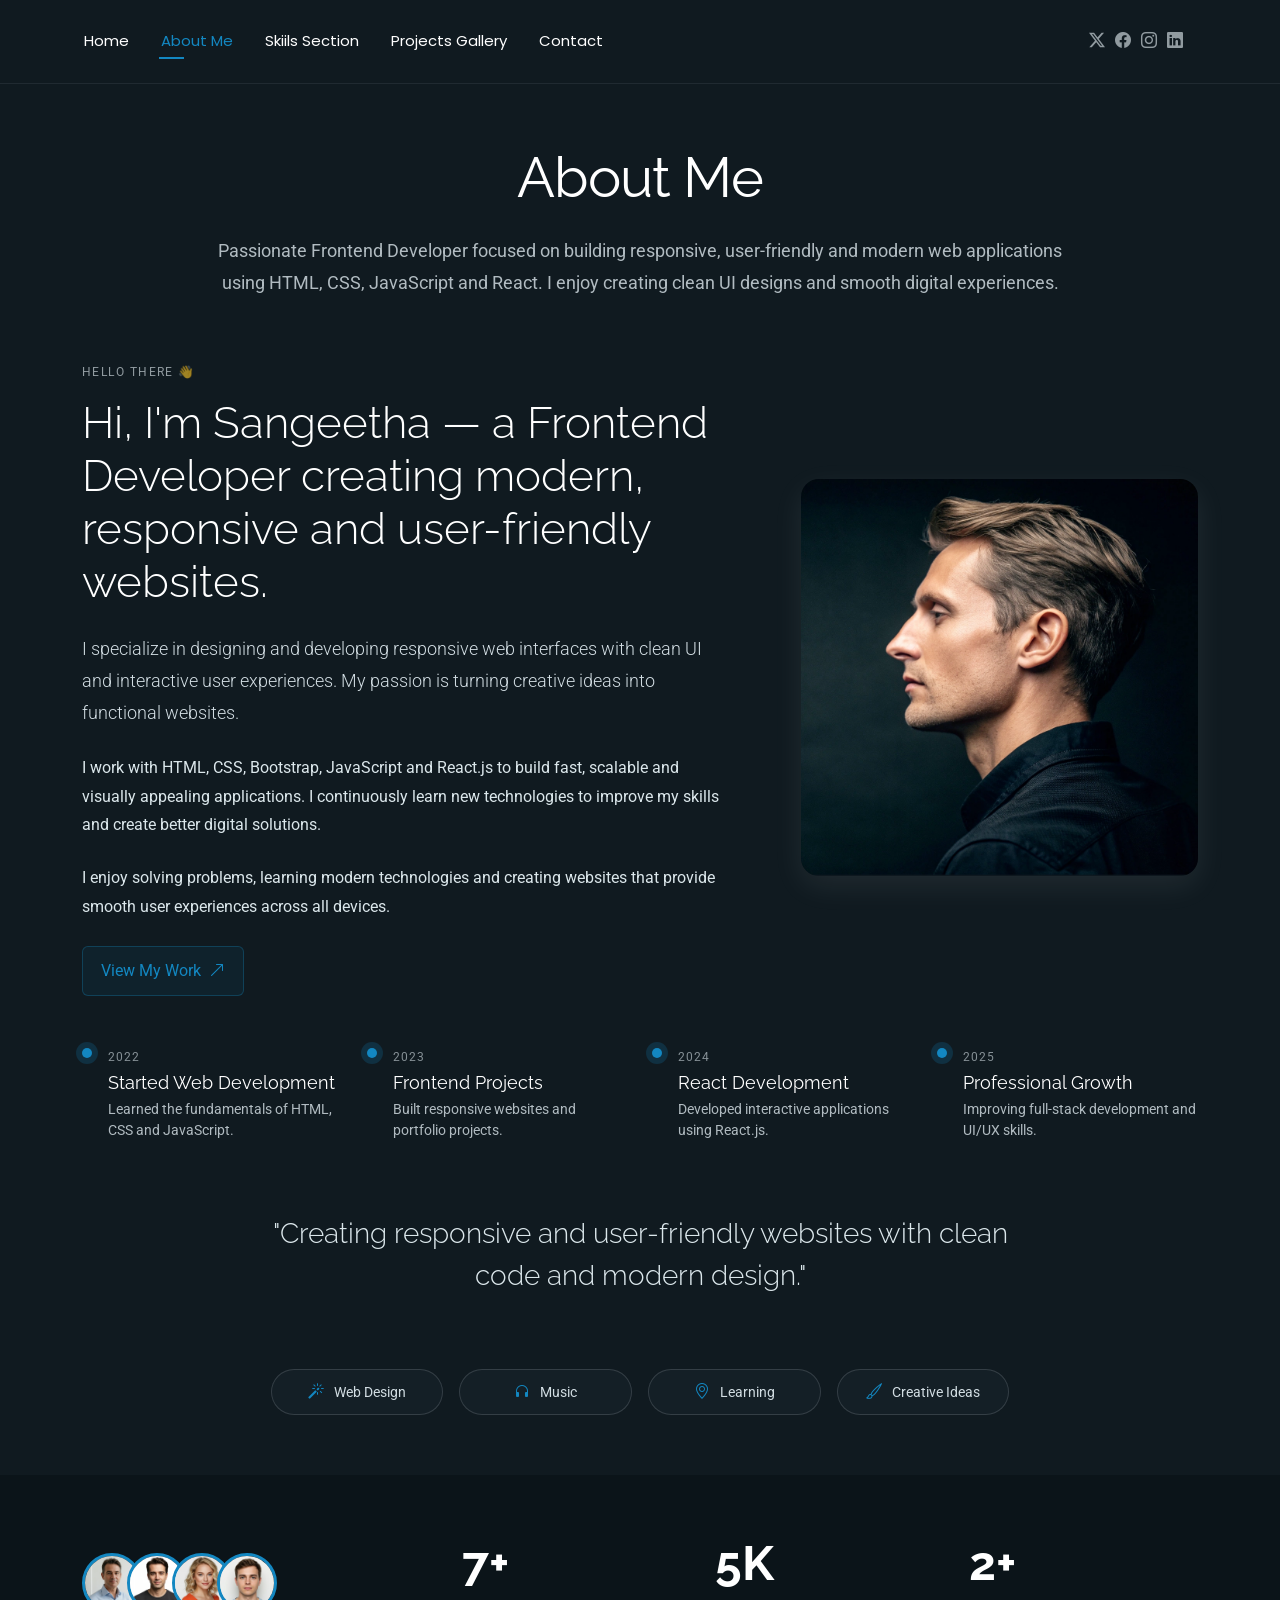
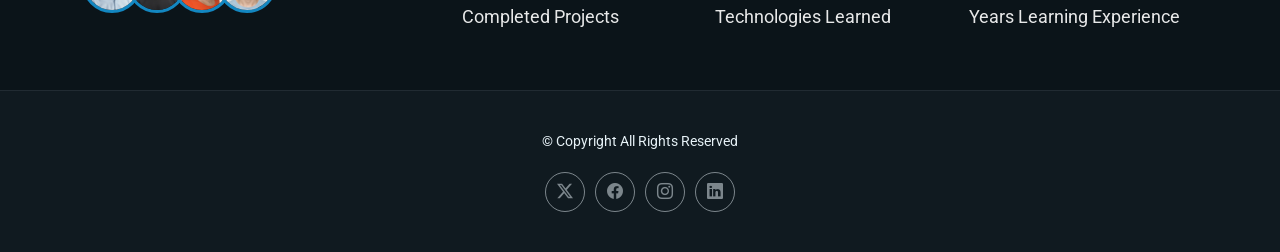
==== commit cbb6b4c9: "updated" ====
--- a/about.html
+++ b/about.html
@@ -4,13 +4,13 @@
 <head>
   <meta charset="utf-8">
   <meta content="width=device-width, initial-scale=1.0" name="viewport">
-  <title>About - FolioOne Bootstrap Template</title>
+  <title>About me</title>
   <meta name="description" content="">
   <meta name="keywords" content="">
 
   <!-- Favicons -->
-  <link href="assets/img/favicon.png" rel="icon">
-  <link href="assets/img/apple-touch-icon.png" rel="apple-touch-icon">
+  <link href="img/favicon.png" rel="icon">
+  <link href="img/apple-touch-icon.png" rel="apple-touch-icon">
 
   <!-- Fonts -->
   <link href="https://fonts.googleapis.com" rel="preconnect">
@@ -18,14 +18,14 @@
   <link href="https://fonts.googleapis.com/css2?family=Roboto:ital,wght@0,100;0,300;0,400;0,500;0,700;0,900;1,100;1,300;1,400;1,500;1,700;1,900&family=Poppins:ital,wght@0,100;0,200;0,300;0,400;0,500;0,600;0,700;0,800;0,900;1,100;1,200;1,300;1,400;1,500;1,600;1,700;1,800;1,900&family=Raleway:ital,wght@0,100;0,200;0,300;0,400;0,500;0,600;0,700;0,800;0,900;1,100;1,200;1,300;1,400;1,500;1,600;1,700;1,800;1,900&display=swap" rel="stylesheet">
 
   <!-- Vendor CSS Files -->
-  <link href="assets/vendor/bootstrap/css/bootstrap.min.css" rel="stylesheet">
-  <link href="assets/vendor/bootstrap-icons/bootstrap-icons.css" rel="stylesheet">
-  <link href="assets/vendor/aos/aos.css" rel="stylesheet">
-  <link href="assets/vendor/swiper/swiper-bundle.min.css" rel="stylesheet">
-  <link href="assets/vendor/glightbox/css/glightbox.min.css" rel="stylesheet">
+  <link href="vendor/bootstrap/css/bootstrap.min.css" rel="stylesheet">
+  <link href="vendor/bootstrap-icons/bootstrap-icons.css" rel="stylesheet">
+  <link href="vendor/aos/aos.css" rel="stylesheet">
+  <link href="vendor/swiper/swiper-bundle.min.css" rel="stylesheet">
+  <link href="vendor/glightbox/css/glightbox.min.css" rel="stylesheet">
 
   <!-- Main CSS File -->
-  <link href="assets/css/main.css" rel="stylesheet">
+  <link href="css/main.css" rel="stylesheet">
 
   <!-- =======================================================
   * Template Name: FolioOne
@@ -42,34 +42,16 @@
     <div class="container position-relative d-flex align-items-center justify-content-between">
 
       <!-- <a href="index.html" class="logo d-flex align-items-center me-auto me-xl-0">
-      <img src="assets/img/logo.webp" alt="">
+      <img src="img/logo.webp" alt="">
       <h1 class="sitename">FolioOne</h1> 
     </a> -->
 
       <nav id="navmenu" class="navmenu">
         <ul>
           <li><a href="index.html">Home</a></li>
-          <li><a href="about.html" class="active">About</a></li>
-          <li><a href="resume.html">Resume</a></li>
-          <li><a href="services.html">Services</a></li>
-          <li><a href="portfolio.html">Portfolio</a></li>
-          <li class="dropdown"><a href="#"><span>Dropdown</span> <i class="bi bi-chevron-down toggle-dropdown"></i></a>
-            <ul>
-              <li><a href="#">Dropdown 1</a></li>
-              <li class="dropdown"><a href="#"><span>Deep Dropdown</span> <i class="bi bi-chevron-down toggle-dropdown"></i></a>
-                <ul>
-                  <li><a href="#">Deep Dropdown 1</a></li>
-                  <li><a href="#">Deep Dropdown 2</a></li>
-                  <li><a href="#">Deep Dropdown 3</a></li>
-                  <li><a href="#">Deep Dropdown 4</a></li>
-                  <li><a href="#">Deep Dropdown 5</a></li>
-                </ul>
-              </li>
-              <li><a href="#">Dropdown 2</a></li>
-              <li><a href="#">Dropdown 3</a></li>
-              <li><a href="#">Dropdown 4</a></li>
-            </ul>
-          </li>
+          <li><a href="about.html" class="active">About Me</a></li>
+          <li><a href="skills.html">Skiils Section</a></li>
+          <li><a href="projects.html">Projects Gallery</a></li>
           <li><a href="contact.html">Contact</a></li>
         </ul>
         <i class="mobile-nav-toggle d-xl-none bi bi-list"></i>
@@ -92,8 +74,13 @@
 
       <!-- Section Title -->
       <div class="container section-title" data-aos="fade-up">
-        <h2>About</h2>
-        <p>Necessitatibus eius consequatur ex aliquid fuga eum quidem sint consectetur velit. Sed ut perspiciatis unde omnis iste natus error sit voluptatem accusantium doloremque laudantium totam rem aperiam</p>
+        <h2>About Me</h2>
+        <p>
+  Passionate Frontend Developer focused on building responsive,
+  user-friendly and modern web applications using HTML, CSS,
+  JavaScript and React. I enjoy creating clean UI designs and
+  smooth digital experiences.
+</p>
       </div><!-- End Section Title -->
 
       <div class="container" data-aos="fade-up" data-aos-delay="100">
@@ -102,68 +89,46 @@
         <div class="row align-items-center justify-content-between gy-5 mb-5">
           <div class="col-lg-7" data-aos="fade-right" data-aos-delay="150">
             <div class="intro-content">
-              <span class="eyebrow">Hello there</span>
-              <h2 class="headline">Hi, I'm Brandon - a calm-minded creative developer crafting serene digital journeys</h2>
-              <p class="lead">
-                Lorem ipsum dolor sit amet, consectetur adipiscing elit. Pellentesque habitant morbi tristique senectus et netus. Sed interdum, nunc non feugiat tempor, orci lorem luctus ligula, vitae rutrum nisl lorem non nulla.
-              </p>
-              <p>
-                Integer posuere lacus in mi fringilla, eget luctus risus pulvinar. Curabitur a arcu a nisl tempus sagittis. Aenean varius, tortor sed porttitor dictum, augue eros viverra lectus, at efficitur magna lacus in risus.
-              </p>
+              <span class="eyebrow">Hello There 👋</span>
+
+<h2 class="headline">
+  Hi, I'm Sangeetha — a Frontend Developer creating modern,
+  responsive and user-friendly websites.
+</h2>
+<p class="lead">
+  I specialize in designing and developing responsive web
+  interfaces with clean UI and interactive user experiences.
+  My passion is turning creative ideas into functional websites.
+</p>
+<p>
+  I work with HTML, CSS, Bootstrap, JavaScript and React.js
+  to build fast, scalable and visually appealing applications.
+  I continuously learn new technologies to improve my skills
+  and create better digital solutions.
+</p>
+<p>
+  I enjoy solving problems, learning modern technologies
+  and creating websites that provide smooth user experiences
+  across all devices.
+</p>
 
               <div class="cta-group">
-                <a href="#portfolio" class="btn-ghost">
+                <a href="projects.html" class="btn-ghost">
                   View My Work <i class="bi bi-arrow-up-right"></i>
                 </a>
-                <a href="#" class="link-underline">
-                  Download Resume <i class="bi bi-download"></i>
-                </a>
+               
               </div>
             </div>
           </div>
 
           <div class="col-lg-5" data-aos="zoom-in" data-aos-delay="250">
             <figure class="profile-figure text-center text-lg-end">
-              <img src="assets/img/profile/profile-square-11.webp" alt="Portrait of Alex" class="img-fluid profile-photo">
+              <img src="img/profile/profile-square-11.webp" alt="Portrait of Alex" class="img-fluid profile-photo">
             </figure>
           </div>
         </div>
         <!-- End Intro + Photo -->
 
-        <!-- Skills Grid -->
-        <div class="mb-5">
-          <div class="row g-4">
-            <div class="col-6 col-md-4 col-lg-3" data-aos="fade-up" data-aos-delay="120">
-              <div class="skill-item">
-                <i class="bi bi-layout-text-window"></i>
-                <h3>UI/UX</h3>
-                <p>Vivamus sagittis lacus molestie placerat.</p>
-              </div>
-            </div>
-            <div class="col-6 col-md-4 col-lg-3" data-aos="fade-up" data-aos-delay="180">
-              <div class="skill-item">
-                <i class="bi bi-code-slash"></i>
-                <h3>React.js</h3>
-                <p>Maecenas pharetra magna sit amet risus.</p>
-              </div>
-            </div>
-            <div class="col-6 col-md-4 col-lg-3" data-aos="fade-up" data-aos-delay="240">
-              <div class="skill-item">
-                <i class="bi bi-phone"></i>
-                <h3>Mobile-first</h3>
-                <p>Donec id elit non mi porta gravida.</p>
-              </div>
-            </div>
-            <div class="col-6 col-md-4 col-lg-3" data-aos="fade-up" data-aos-delay="300">
-              <div class="skill-item">
-                <i class="bi bi-camera"></i>
-                <h3>Photography</h3>
-                <p>Aliquam euismod nunc at augue cursus.</p>
-              </div>
-            </div>
-          </div>
-        </div>
-        <!-- End Skills Grid -->
 
         <!-- Journey Timeline -->
         <div class="mb-5">
@@ -171,33 +136,37 @@
             <div class="col-md-6 col-lg-3" data-aos="fade-up" data-aos-delay="120">
               <article class="timeline-item">
                 <span class="dot"></span>
-                <time>2018</time>
-                <h4>B.A. in Design</h4>
-                <p>Quisque euismod turpis ut sapien luctus bibendum.</p>
-              </article>
+                 <time>2022</time>
+  <h4>Started Web Development</h4>
+  <p>Learned the fundamentals of HTML, CSS and JavaScript.</p>
+
+                </article>
             </div>
             <div class="col-md-6 col-lg-3" data-aos="fade-up" data-aos-delay="180">
               <article class="timeline-item">
                 <span class="dot"></span>
-                <time>2020</time>
-                <h4>Freelance Start</h4>
-                <p>Mauris non arcu non urna convallis vulputate.</p>
+                <time>2023</time>
+  <h4>Frontend Projects</h4>
+  <p>Built responsive websites and portfolio projects.</p>
+
               </article>
             </div>
             <div class="col-md-6 col-lg-3" data-aos="fade-up" data-aos-delay="240">
               <article class="timeline-item">
                 <span class="dot"></span>
-                <time>2022</time>
-                <h4>Joined Creative Studio</h4>
-                <p>Nunc sed nibh et libero fermentum posuere.</p>
+                 <time>2024</time>
+  <h4>React Development</h4>
+  <p>Developed interactive applications using React.js.</p>
+
               </article>
             </div>
             <div class="col-md-6 col-lg-3" data-aos="fade-up" data-aos-delay="300">
               <article class="timeline-item">
                 <span class="dot"></span>
-                <time>2024</time>
-                <h4>Lead Frontend</h4>
-                <p>Proin commodo massa sit amet urna pretium.</p>
+                 <time>2025</time>
+  <h4>Professional Growth</h4>
+  <p>Improving full-stack development and UI/UX skills.</p>
+
               </article>
             </div>
           </div>
@@ -206,7 +175,10 @@
 
         <!-- Quote -->
         <blockquote class="personal-quote text-center mb-5" data-aos="fade-down" data-aos-delay="200">
-          <p>"Building clean and meaningful experiences through thoughtful code and quiet design."</p>
+        <p>
+  "Creating responsive and user-friendly websites with clean
+  code and modern design."
+</p>
         </blockquote>
         <!-- End Quote -->
 
@@ -215,25 +187,26 @@
           <div class="col-6 col-md-3 col-lg-2" data-aos="zoom-in" data-aos-delay="120">
             <div class="fact-pill">
               <i class="bi bi-magic"></i>
-              <span>Minimalism</span>
+              <span>Web Design</span>
             </div>
           </div>
           <div class="col-6 col-md-3 col-lg-2" data-aos="zoom-in" data-aos-delay="160">
             <div class="fact-pill">
               <i class="bi bi-headphones"></i>
-              <span>Lo-fi Beats</span>
+                <span>Music</span>
+
             </div>
           </div>
           <div class="col-6 col-md-3 col-lg-2" data-aos="zoom-in" data-aos-delay="200">
             <div class="fact-pill">
               <i class="bi bi-geo-alt"></i>
-              <span>City Walks</span>
+              <span>Learning</span>
             </div>
           </div>
           <div class="col-6 col-md-3 col-lg-2" data-aos="zoom-in" data-aos-delay="240">
             <div class="fact-pill">
               <i class="bi bi-brush"></i>
-              <span>Sketching</span>
+              <span>Creative Ideas</span>
             </div>
           </div>
         </div>
@@ -244,68 +217,6 @@
     </section><!-- /About Section -->
 
     <!-- Skills Section -->
-    <section id="skills" class="skills section">
-
-      <!-- Section Title -->
-      <div class="container section-title" data-aos="fade-up">
-        <h2>Skills</h2>
-        <p>Necessitatibus eius consequatur ex aliquid fuga eum quidem sint consectetur velit. Sed ut perspiciatis unde omnis iste natus error sit voluptatem accusantium doloremque laudantium totam rem aperiam</p>
-      </div><!-- End Section Title -->
-
-      <div class="container" data-aos="fade-up" data-aos-delay="100">
-
-        <div class="row g-4 skills-animation">
-
-          <div class="col-md-6 col-lg-3" data-aos="fade-up" data-aos-delay="100">
-            <div class="skill-box">
-              <h3>HTML</h3>
-              <p>Sed ut perspiciatis unde omnis iste natus error sit voluptatem.</p>
-              <span class="text-end d-block">90%</span>
-              <div class="progress">
-                <div class="progress-bar" role="progressbar" aria-valuenow="90" aria-valuemin="0" aria-valuemax="100"></div>
-              </div>
-            </div>
-          </div>
-
-          <div class="col-md-6 col-lg-3" data-aos="fade-up" data-aos-delay="200">
-            <div class="skill-box">
-              <h3>CSS</h3>
-              <p>Nemo enim ipsam voluptatem quia voluptas sit aspernatur.</p>
-              <span class="text-end d-block">90%</span>
-              <div class="progress">
-                <div class="progress-bar" role="progressbar" aria-valuenow="95" aria-valuemin="0" aria-valuemax="100"></div>
-              </div>
-            </div>
-          </div>
-
-          <div class="col-md-6 col-lg-3" data-aos="fade-up" data-aos-delay="300">
-            <div class="skill-box">
-              <h3>JavaScript</h3>
-              <p>Neque porro quisquam est qui dolorem ipsum quia dolor.</p>
-              <span class="text-end d-block">80%</span>
-              <div class="progress">
-                <div class="progress-bar" role="progressbar" aria-valuenow="80" aria-valuemin="0" aria-valuemax="100"></div>
-              </div>
-            </div>
-          </div>
-
-          <div class="col-md-6 col-lg-3" data-aos="fade-up" data-aos-delay="400">
-            <div class="skill-box">
-              <h3>Photoshop</h3>
-              <p>Quis autem vel eum iure reprehenderit qui in ea voluptate.</p>
-              <span class="text-end d-block">55%</span>
-              <div class="progress">
-                <div class="progress-bar" role="progressbar" aria-valuenow="55" aria-valuemin="0" aria-valuemax="100">
-                </div>
-              </div>
-            </div>
-          </div>
-
-        </div>
-
-      </div>
-
-    </section><!-- /Skills Section -->
 
     <!-- Stats Section -->
     <section id="stats" class="stats section dark-background">
@@ -315,28 +226,31 @@
         <div class="row align-items-center">
           <div class="col-lg-4" data-aos="fade-up" data-aos-delay="200">
             <div class="avatars d-flex align-items-center">
-              <img src="assets/img/person/person-m-2.webp" alt="Avatar 1" class="rounded-circle" loading="lazy">
-              <img src="assets/img/person/person-m-3.webp" alt="Avatar 2" class="rounded-circle" loading="lazy">
-              <img src="assets/img/person/person-f-5.webp" alt="Avatar 3" class="rounded-circle" loading="lazy">
-              <img src="assets/img/person/person-m-5.webp" alt="Avatar 4" class="rounded-circle" loading="lazy">
+              <img src="img/person/person-m-2.webp" alt="Avatar 1" class="rounded-circle" loading="lazy">
+              <img src="img/person/person-m-3.webp" alt="Avatar 2" class="rounded-circle" loading="lazy">
+              <img src="img/person/person-f-5.webp" alt="Avatar 3" class="rounded-circle" loading="lazy">
+              <img src="img/person/person-m-5.webp" alt="Avatar 4" class="rounded-circle" loading="lazy">
             </div>
           </div>
 
           <div class="col-lg-8">
             <div class="row counters">
               <div class="col-md-4" data-aos="fade-up" data-aos-delay="300">
-                <h2><span data-purecounter-start="0" data-purecounter-end="185" data-purecounter-duration="1" class="purecounter"></span>+</h2>
-                <p>Nemo enim ipsam</p>
+                <h2><span data-purecounter-start="0" data-purecounter-end="15" data-purecounter-duration="1" class="purecounter"></span>+</h2>
+                   <p>Completed Projects</p>
+
               </div>
 
               <div class="col-md-4" data-aos="fade-up" data-aos-delay="400">
-                <h2><span data-purecounter-start="0" data-purecounter-end="32" data-purecounter-duration="1" class="purecounter"></span>K</h2>
-                <p>Voluptatem sequi</p>
+                <h2><span data-purecounter-start="0" data-purecounter-end="10" data-purecounter-duration="1" class="purecounter"></span>K</h2>
+                    <p>Technologies Learned</p>
+
               </div>
 
               <div class="col-md-4" data-aos="fade-up" data-aos-delay="500">
-                <h2><span data-purecounter-start="0" data-purecounter-end="128" data-purecounter-duration="1" class="purecounter"></span>+</h2>
-                <p>Dolor sit consectetur</p>
+                <h2><span data-purecounter-start="0" data-purecounter-end="4" data-purecounter-duration="1" class="purecounter"></span>+</h2>
+                    <p>Years Learning Experience</p>
+
               </div>
             </div>
           </div>
@@ -345,146 +259,13 @@
 
     </section><!-- /Stats Section -->
 
-    <!-- Testimonials Section -->
-    <section id="testimonials" class="testimonials section">
-
-      <!-- Section Title -->
-      <div class="container section-title" data-aos="fade-up">
-        <h2>Testimonials</h2>
-        <p>Necessitatibus eius consequatur ex aliquid fuga eum quidem sint consectetur velit</p>
-      </div><!-- End Section Title -->
-
-      <div class="container" data-aos="fade-up" data-aos-delay="100">
-
-        <div class="swiper init-swiper">
-          <script type="application/json" class="swiper-config">
-            {
-              "loop": true,
-              "speed": 600,
-              "autoplay": {
-                "delay": 5000
-              },
-              "slidesPerView": "auto",
-              "pagination": {
-                "el": ".swiper-pagination",
-                "type": "bullets",
-                "clickable": true
-              }
-            }
-          </script>
-          <div class="swiper-wrapper">
-
-            <div class="swiper-slide">
-              <div class="testimonial-item">
-                <div class="row gy-4 justify-content-center">
-                  <div class="col-lg-6">
-                    <div class="testimonial-content">
-                      <p>
-                        <i class="bi bi-quote quote-icon-left"></i>
-                        <span>Proin iaculis purus consequat sem cure digni ssim donec porttitora entum suscipit rhoncus. Accusantium quam, ultricies eget id, aliquam eget nibh et. Maecen aliquam, risus at semper.</span>
-                        <i class="bi bi-quote quote-icon-right"></i>
-                      </p>
-                      <h3>Saul Goodman</h3>
-                      <h4>Ceo &amp; Founder</h4>
-                      <div class="stars">
-                        <i class="bi bi-star-fill"></i><i class="bi bi-star-fill"></i><i class="bi bi-star-fill"></i><i class="bi bi-star-fill"></i><i class="bi bi-star-fill"></i>
-                      </div>
-                    </div>
-                  </div>
-                  <div class="col-lg-2 text-center">
-                    <img src="assets/img/person/person-m-9.webp" class="img-fluid testimonial-img" alt="">
-                  </div>
-                </div>
-              </div>
-            </div><!-- End testimonial item -->
-
-            <div class="swiper-slide">
-              <div class="testimonial-item">
-                <div class="row gy-4 justify-content-center">
-                  <div class="col-lg-6">
-                    <div class="testimonial-content">
-                      <p>
-                        <i class="bi bi-quote quote-icon-left"></i>
-                        <span>Export tempor illum tamen malis malis eram quae irure esse labore quem cillum quid cillum eram malis quorum velit fore eram velit sunt aliqua noster fugiat irure amet legam anim culpa.</span>
-                        <i class="bi bi-quote quote-icon-right"></i>
-                      </p>
-                      <h3>Sara Wilsson</h3>
-                      <h4>Designer</h4>
-                      <div class="stars">
-                        <i class="bi bi-star-fill"></i><i class="bi bi-star-fill"></i><i class="bi bi-star-fill"></i><i class="bi bi-star-fill"></i><i class="bi bi-star-fill"></i>
-                      </div>
-                    </div>
-                  </div>
-                  <div class="col-lg-2 text-center">
-                    <img src="assets/img/person/person-f-5.webp" class="img-fluid testimonial-img" alt="">
-                  </div>
-                </div>
-              </div>
-            </div><!-- End testimonial item -->
-
-            <div class="swiper-slide">
-              <div class="testimonial-item">
-                <div class="row gy-4 justify-content-center">
-                  <div class="col-lg-6">
-                    <div class="testimonial-content">
-                      <p>
-                        <i class="bi bi-quote quote-icon-left"></i>
-                        <span>Enim nisi quem export duis labore cillum quae magna enim sint quorum nulla quem veniam duis minim tempor labore quem eram duis noster aute amet eram fore quis sint minim.</span>
-                        <i class="bi bi-quote quote-icon-right"></i>
-                      </p>
-                      <h3>Jena Karlis</h3>
-                      <h4>Store Owner</h4>
-                      <div class="stars">
-                        <i class="bi bi-star-fill"></i><i class="bi bi-star-fill"></i><i class="bi bi-star-fill"></i><i class="bi bi-star-fill"></i><i class="bi bi-star-fill"></i>
-                      </div>
-                    </div>
-                  </div>
-                  <div class="col-lg-2 text-center">
-                    <img src="assets/img/person/person-f-12.webp" class="img-fluid testimonial-img" alt="">
-                  </div>
-                </div>
-              </div>
-            </div><!-- End testimonial item -->
-
-            <div class="swiper-slide">
-              <div class="testimonial-item">
-                <div class="row gy-4 justify-content-center">
-                  <div class="col-lg-6">
-                    <div class="testimonial-content">
-                      <p>
-                        <i class="bi bi-quote quote-icon-left"></i>
-                        <span>Fugiat enim eram quae cillum dolore dolor amet nulla culpa multos export minim fugiat minim velit minim dolor enim duis veniam ipsum anim magna sunt elit fore quem dolore labore illum veniam.</span>
-                        <i class="bi bi-quote quote-icon-right"></i>
-                      </p>
-                      <h3>John Larson</h3>
-                      <h4>Entrepreneur</h4>
-                      <div class="stars">
-                        <i class="bi bi-star-fill"></i><i class="bi bi-star-fill"></i><i class="bi bi-star-fill"></i><i class="bi bi-star-fill"></i><i class="bi bi-star-fill"></i>
-                      </div>
-                    </div>
-                  </div>
-                  <div class="col-lg-2 text-center">
-                    <img src="assets/img/person/person-m-12.webp" class="img-fluid testimonial-img" alt="">
-                  </div>
-                </div>
-              </div>
-            </div><!-- End testimonial item -->
-
-          </div>
-          <div class="swiper-pagination"></div>
-        </div>
-
-      </div>
-
-    </section><!-- /Testimonials Section -->
-
-  </main>
+
 
   <footer id="footer" class="footer">
 
     <div class="container">
       <div class="copyright text-center ">
-        <p>© <span>Copyright</span> <strong class="px-1 sitename">FolioOne</strong> <span>All Rights Reserved<br></span></p>
+        <p>© <span>Copyright</span>  <span>All Rights Reserved<br></span></p>
       </div>
       <div class="social-links d-flex justify-content-center">
         <a href=""><i class="bi bi-twitter-x"></i></a>
@@ -492,13 +273,7 @@
         <a href=""><i class="bi bi-instagram"></i></a>
         <a href=""><i class="bi bi-linkedin"></i></a>
       </div>
-      <div class="credits">
-        <!-- All the links in the footer should remain intact. -->
-        <!-- You can delete the links only if you've purchased the pro version. -->
-        <!-- Licensing information: https://bootstrapmade.com/license/ -->
-        <!-- Purchase the pro version with working PHP/AJAX contact form: [buy-url] -->
-        Designed by <a href="https://bootstrapmade.com/">BootstrapMade</a> | <a href="https://bootstrapmade.com/tools/">DevTools</a>
-      </div>
+     
     </div>
 
   </footer>
@@ -510,19 +285,19 @@
   <div id="preloader"></div>
 
   <!-- Vendor JS Files -->
-  <script src="assets/vendor/bootstrap/js/bootstrap.bundle.min.js"></script>
-  <script src="assets/vendor/php-email-form/validate.js"></script>
-  <script src="assets/vendor/aos/aos.js"></script>
-  <script src="assets/vendor/typed.js/typed.umd.js"></script>
-  <script src="assets/vendor/waypoints/noframework.waypoints.js"></script>
-  <script src="assets/vendor/purecounter/purecounter_vanilla.js"></script>
-  <script src="assets/vendor/swiper/swiper-bundle.min.js"></script>
-  <script src="assets/vendor/imagesloaded/imagesloaded.pkgd.min.js"></script>
-  <script src="assets/vendor/isotope-layout/isotope.pkgd.min.js"></script>
-  <script src="assets/vendor/glightbox/js/glightbox.min.js"></script>
+  <script src="vendor/bootstrap/js/bootstrap.bundle.min.js"></script>
+  <script src="vendor/php-email-form/validate.js"></script>
+  <script src="vendor/aos/aos.js"></script>
+  <script src="vendor/typed.js/typed.umd.js"></script>
+  <script src="vendor/waypoints/noframework.waypoints.js"></script>
+  <script src="vendor/purecounter/purecounter_vanilla.js"></script>
+  <script src="vendor/swiper/swiper-bundle.min.js"></script>
+  <script src="vendor/imagesloaded/imagesloaded.pkgd.min.js"></script>
+  <script src="vendor/isotope-layout/isotope.pkgd.min.js"></script>
+  <script src="vendor/glightbox/js/glightbox.min.js"></script>
 
   <!-- Main JS File -->
-  <script src="assets/js/main.js"></script>
+  <script src="js/main.js"></script>
 
 </body>
 
--- a/css/main.css
+++ b/css/main.css
@@ -0,0 +1,2855 @@
+/**
+* Template Name: FolioOne
+* Template URL: https://bootstrapmade.com/folioone-bootstrap-portfolio-website-template/
+* Updated: Aug 23 2025 with Bootstrap v5.3.7
+* Author: BootstrapMade.com
+* License: https://bootstrapmade.com/license/
+*/
+
+/*--------------------------------------------------------------
+# Font & Color Variables
+# Help: https://bootstrapmade.com/color-system/
+--------------------------------------------------------------*/
+/* Fonts */
+:root {
+  --default-font: "Roboto",  system-ui, -apple-system, "Segoe UI", Roboto, "Helvetica Neue", Arial, "Noto Sans", "Liberation Sans", sans-serif, "Apple Color Emoji", "Segoe UI Emoji", "Segoe UI Symbol", "Noto Color Emoji";
+  --heading-font: "Raleway",  sans-serif;
+  --nav-font: "Poppins",  sans-serif;
+}
+
+/* Global Colors - The following color variables are used throughout the website. Updating them here will change the color scheme of the entire website */
+:root { 
+  --background-color: #101a20; /* Background color for the entire website, including individual sections */
+  --default-color: #e7f2f7; /* Default color used for the majority of the text content across the entire website */
+  --heading-color: #ffffff; /* Color for headings, subheadings and title throughout the website */
+  --accent-color: #1387c1; /* Accent color that represents your brand on the website. It's used for buttons, links, and other elements that need to stand out */
+  --surface-color: #141f26; /* The surface color is used as a background of boxed elements within sections, such as cards, icon boxes, or other elements that require a visual separation from the global background. */
+  --contrast-color: #ffffff; /* Contrast color for text, ensuring readability against backgrounds of accent, heading, or default colors. */
+}
+
+/* Nav Menu Colors - The following color variables are used specifically for the navigation menu. They are separate from the global colors to allow for more customization options */
+:root {
+  --nav-color: #ffffff;  /* The default color of the main navmenu links */
+  --nav-hover-color: #1387c1; /* Applied to main navmenu links when they are hovered over or active */
+  --nav-mobile-background-color: #213642; /* Used as the background color for mobile navigation menu */
+  --nav-dropdown-background-color: #051117; /* Used as the background color for dropdown items that appear when hovering over primary navigation items */
+  --nav-dropdown-color: #e7f2f7; /* Used for navigation links of the dropdown items in the navigation menu. */
+  --nav-dropdown-hover-color: #1387c1; /* Similar to --nav-hover-color, this color is applied to dropdown navigation links when they are hovered over. */
+}
+
+/* Color Presets - These classes override global colors when applied to any section or element, providing reuse of the sam color scheme. */
+
+.light-background {
+  --background-color: #142027;
+  --surface-color: #325264;
+}
+
+.dark-background {
+  --background-color: #0b1419;
+  --default-color: #ffffff;
+  --heading-color: #ffffff;
+  --surface-color: #252525;
+  --contrast-color: #ffffff;
+}
+
+/* Smooth scroll */
+:root {
+  scroll-behavior: smooth;
+}
+
+/*--------------------------------------------------------------
+# General Styling & Shared Classes
+--------------------------------------------------------------*/
+body {
+  color: var(--default-color);
+  background-color: var(--background-color);
+  font-family: var(--default-font);
+}
+
+a {
+  color: var(--accent-color);
+  text-decoration: none;
+  transition: 0.3s;
+}
+
+a:hover {
+  color: color-mix(in srgb, var(--accent-color), transparent 25%);
+  text-decoration: none;
+}
+
+h1,
+h2,
+h3,
+h4,
+h5,
+h6 {
+  color: var(--heading-color);
+  font-family: var(--heading-font);
+}
+
+/* PHP Email Form Messages
+------------------------------*/
+.php-email-form .error-message {
+  display: none;
+  background: #df1529;
+  color: #ffffff;
+  text-align: left;
+  padding: 15px;
+  margin-bottom: 24px;
+  font-weight: 600;
+}
+
+.php-email-form .sent-message {
+  display: none;
+  color: #ffffff;
+  background: #059652;
+  text-align: center;
+  padding: 15px;
+  margin-bottom: 24px;
+  font-weight: 600;
+}
+
+.php-email-form .loading {
+  display: none;
+  background: var(--surface-color);
+  text-align: center;
+  padding: 15px;
+  margin-bottom: 24px;
+}
+
+.php-email-form .loading:before {
+  content: "";
+  display: inline-block;
+  border-radius: 50%;
+  width: 24px;
+  height: 24px;
+  margin: 0 10px -6px 0;
+  border: 3px solid var(--accent-color);
+  border-top-color: var(--surface-color);
+  animation: php-email-form-loading 1s linear infinite;
+}
+
+@keyframes php-email-form-loading {
+  0% {
+    transform: rotate(0deg);
+  }
+
+  100% {
+    transform: rotate(360deg);
+  }
+}
+
+/*--------------------------------------------------------------
+# Global Header
+--------------------------------------------------------------*/
+.header {
+  --background-color: rgba(255, 255, 255, 0);
+  color: var(--default-color);
+  background-color: var(--background-color);
+  padding: 15px 0;
+  transition: all 0.5s;
+  z-index: 997;
+  border-bottom: 1px solid color-mix(in srgb, var(--default-color), transparent 92%);
+}
+
+.header .logo {
+  line-height: 1;
+}
+
+.header .logo img {
+  max-height: 36px;
+  margin-right: 8px;
+}
+
+.header .logo h1 {
+  font-size: 32px;
+  margin: 0;
+  font-weight: 400;
+  color: var(--heading-color);
+}
+
+.header .header-social-links {
+  padding-right: 15px;
+}
+
+.header .header-social-links a {
+  color: color-mix(in srgb, var(--default-color), transparent 40%);
+  padding-left: 6px;
+  display: inline-block;
+  transition: 0.3s;
+  font-size: 16px;
+}
+
+.header .header-social-links a:hover {
+  color: var(--default-color);
+}
+
+.header .header-social-links a i {
+  line-height: 0px;
+}
+
+@media (max-width: 1200px) {
+  .header .logo {
+    order: 1;
+  }
+
+  .header .header-social-links {
+    order: 2;
+  }
+
+  .header .navmenu {
+    order: 3;
+  }
+}
+
+/* Global Header on Scroll
+------------------------------*/
+.scrolled .header {
+  --background-color: rgba(16, 26, 32, 0.9);
+}
+
+/*--------------------------------------------------------------
+# Navigation Menu
+--------------------------------------------------------------*/
+/* Desktop Navigation */
+@media (min-width: 1200px) {
+  .navmenu {
+    padding: 0;
+  }
+
+  .navmenu ul {
+    margin: 0;
+    padding: 0;
+    display: flex;
+    list-style: none;
+    align-items: center;
+  }
+
+  .navmenu li {
+    position: relative;
+  }
+
+  .navmenu>ul>li {
+    white-space: nowrap;
+    padding: 15px 28px 15px 0;
+  }
+
+  .navmenu>ul>li:last-child {
+    padding-right: 0;
+  }
+
+  .navmenu a,
+  .navmenu a:focus {
+    color: var(--nav-color);
+    font-size: 15px;
+    padding: 0 2px;
+    font-family: var(--nav-font);
+    font-weight: 400;
+    display: flex;
+    align-items: center;
+    justify-content: space-between;
+    white-space: nowrap;
+    transition: 0.3s;
+    position: relative;
+  }
+
+  .navmenu a i,
+  .navmenu a:focus i {
+    font-size: 12px;
+    line-height: 0;
+    margin-left: 5px;
+    transition: 0.3s;
+  }
+
+  .navmenu>ul>li>a:before {
+    content: "";
+    position: absolute;
+    height: 2px;
+    bottom: -6px;
+    left: 0;
+    background-color: var(--nav-hover-color);
+    visibility: hidden;
+    width: 0px;
+    transition: all 0.3s ease-in-out 0s;
+  }
+
+  .navmenu a:hover:before,
+  .navmenu li:hover>a:before,
+  .navmenu .active:before {
+    visibility: visible;
+    width: 25px;
+  }
+
+  .navmenu li:hover>a,
+  .navmenu .active,
+  .navmenu .active:focus {
+    color: var(--nav-hover-color);
+  }
+
+  .navmenu .dropdown ul {
+    margin: 0;
+    padding: 10px 0;
+    background: var(--nav-dropdown-background-color);
+    display: block;
+    position: absolute;
+    visibility: hidden;
+    left: -5px;
+    top: 130%;
+    opacity: 0;
+    transition: 0.3s;
+    border-radius: 4px;
+    z-index: 99;
+    box-shadow: 0px 0px 30px rgba(0, 0, 0, 0.1);
+  }
+
+  .navmenu .dropdown ul li {
+    min-width: 200px;
+  }
+
+  .navmenu .dropdown ul a {
+    padding: 10px 20px;
+    font-size: 15px;
+    text-transform: none;
+    color: var(--nav-dropdown-color);
+  }
+
+  .navmenu .dropdown ul a i {
+    font-size: 12px;
+  }
+
+  .navmenu .dropdown ul a:hover,
+  .navmenu .dropdown ul .active:hover,
+  .navmenu .dropdown ul li:hover>a {
+    color: var(--nav-dropdown-hover-color);
+  }
+
+  .navmenu .dropdown:hover>ul {
+    opacity: 1;
+    top: 100%;
+    visibility: visible;
+  }
+
+  .navmenu .dropdown .dropdown ul {
+    top: 0;
+    left: -90%;
+    visibility: hidden;
+  }
+
+  .navmenu .dropdown .dropdown:hover>ul {
+    opacity: 1;
+    top: 0;
+    left: -100%;
+    visibility: visible;
+  }
+}
+
+/* Mobile Navigation */
+@media (max-width: 1199px) {
+  .mobile-nav-toggle {
+    color: var(--nav-color);
+    font-size: 28px;
+    line-height: 0;
+    margin-right: 10px;
+    cursor: pointer;
+    transition: color 0.3s;
+  }
+
+  .navmenu {
+    padding: 0;
+    z-index: 9997;
+  }
+
+  .navmenu ul {
+    display: none;
+    list-style: none;
+    position: absolute;
+    inset: 60px 20px 20px 20px;
+    padding: 10px 0;
+    margin: 0;
+    border-radius: 6px;
+    background-color: var(--nav-mobile-background-color);
+    border: 1px solid color-mix(in srgb, var(--default-color), transparent 90%);
+    box-shadow: none;
+    overflow-y: auto;
+    transition: 0.3s;
+    z-index: 9998;
+  }
+
+  .navmenu a,
+  .navmenu a:focus {
+    color: var(--nav-dropdown-color);
+    padding: 10px 20px;
+    font-family: var(--nav-font);
+    font-size: 17px;
+    font-weight: 500;
+    display: flex;
+    align-items: center;
+    justify-content: space-between;
+    white-space: nowrap;
+    transition: 0.3s;
+  }
+
+  .navmenu a i,
+  .navmenu a:focus i {
+    font-size: 12px;
+    line-height: 0;
+    margin-left: 5px;
+    width: 30px;
+    height: 30px;
+    display: flex;
+    align-items: center;
+    justify-content: center;
+    border-radius: 50%;
+    transition: 0.3s;
+    background-color: color-mix(in srgb, var(--accent-color), transparent 90%);
+  }
+
+  .navmenu a i:hover,
+  .navmenu a:focus i:hover {
+    background-color: var(--accent-color);
+    color: var(--contrast-color);
+  }
+
+  .navmenu a:hover,
+  .navmenu .active,
+  .navmenu .active:focus {
+    color: var(--nav-dropdown-hover-color);
+  }
+
+  .navmenu .active i,
+  .navmenu .active:focus i {
+    background-color: var(--accent-color);
+    color: var(--contrast-color);
+    transform: rotate(180deg);
+  }
+
+  .navmenu .dropdown ul {
+    position: static;
+    display: none;
+    z-index: 99;
+    padding: 10px 0;
+    margin: 10px 20px;
+    background-color: var(--nav-dropdown-background-color);
+    transition: all 0.5s ease-in-out;
+  }
+
+  .navmenu .dropdown ul ul {
+    background-color: rgba(33, 37, 41, 0.1);
+  }
+
+  .navmenu .dropdown>.dropdown-active {
+    display: block;
+    background-color: rgba(33, 37, 41, 0.03);
+  }
+
+  .mobile-nav-active {
+    overflow: hidden;
+  }
+
+  .mobile-nav-active .mobile-nav-toggle {
+    color: #fff;
+    position: absolute;
+    font-size: 32px;
+    top: 15px;
+    right: 15px;
+    margin-right: 0;
+    z-index: 9999;
+  }
+
+  .mobile-nav-active .navmenu {
+    position: fixed;
+    overflow: hidden;
+    inset: 0;
+    background: rgba(33, 37, 41, 0.8);
+    transition: 0.3s;
+  }
+
+  .mobile-nav-active .navmenu>ul {
+    display: block;
+  }
+}
+
+/*--------------------------------------------------------------
+# Global Footer
+--------------------------------------------------------------*/
+.footer {
+  color: var(--default-color);
+  background-color: var(--background-color);
+  font-size: 14px;
+  padding: 40px 0;
+  position: relative;
+  border-top: 1px solid color-mix(in srgb, var(--default-color), transparent 92%);
+}
+
+.footer .copyright p {
+  margin-bottom: 0;
+}
+
+.footer .social-links {
+  margin-top: 20px;
+}
+
+.footer .social-links a {
+  display: flex;
+  align-items: center;
+  justify-content: center;
+  width: 40px;
+  height: 40px;
+  border-radius: 50%;
+  border: 1px solid color-mix(in srgb, var(--default-color), transparent 50%);
+  font-size: 16px;
+  color: color-mix(in srgb, var(--default-color), transparent 50%);
+  margin: 0 5px;
+  transition: 0.3s;
+}
+
+.footer .social-links a:hover {
+  color: var(--accent-color);
+  border-color: var(--accent-color);
+}
+
+.footer .credits {
+  margin-top: 10px;
+  font-size: 13px;
+  text-align: center;
+}
+
+/*--------------------------------------------------------------
+# Preloader
+--------------------------------------------------------------*/
+#preloader {
+  position: fixed;
+  inset: 0;
+  z-index: 9999;
+  overflow: hidden;
+  background-color: var(--background-color);
+  transition: all 0.6s ease-out;
+  width: 100%;
+  height: 100vh;
+}
+
+#preloader:before,
+#preloader:after {
+  content: "";
+  position: absolute;
+  border: 4px solid var(--accent-color);
+  border-radius: 50%;
+  animation: animate-preloader 2s cubic-bezier(0, 0.2, 0.8, 1) infinite;
+}
+
+#preloader:after {
+  animation-delay: -0.5s;
+}
+
+@keyframes animate-preloader {
+  0% {
+    width: 10px;
+    height: 10px;
+    top: calc(50% - 5px);
+    left: calc(50% - 5px);
+    opacity: 1;
+  }
+
+  100% {
+    width: 72px;
+    height: 72px;
+    top: calc(50% - 36px);
+    left: calc(50% - 36px);
+    opacity: 0;
+  }
+}
+
+/*--------------------------------------------------------------
+# Scroll Top Button
+--------------------------------------------------------------*/
+.scroll-top {
+  position: fixed;
+  visibility: hidden;
+  opacity: 0;
+  right: 15px;
+  bottom: -15px;
+  z-index: 99999;
+  background-color: var(--accent-color);
+  width: 44px;
+  height: 44px;
+  border-radius: 50px;
+  transition: all 0.4s;
+}
+
+.scroll-top i {
+  font-size: 24px;
+  color: var(--contrast-color);
+  line-height: 0;
+}
+
+.scroll-top:hover {
+  background-color: color-mix(in srgb, var(--accent-color), transparent 20%);
+  color: var(--contrast-color);
+}
+
+.scroll-top.active {
+  visibility: visible;
+  opacity: 1;
+  bottom: 15px;
+}
+
+/*--------------------------------------------------------------
+# Disable aos animation delay on mobile devices
+--------------------------------------------------------------*/
+@media screen and (max-width: 768px) {
+  [data-aos-delay] {
+    transition-delay: 0 !important;
+  }
+}
+
+/*--------------------------------------------------------------
+# Global Page Titles & Breadcrumbs
+--------------------------------------------------------------*/
+.page-title {
+  color: var(--default-color);
+  background-color: var(--background-color);
+  position: relative;
+}
+
+.page-title .heading {
+  padding: 80px 0;
+  border-top: 1px solid color-mix(in srgb, var(--default-color), transparent 90%);
+}
+
+.page-title .heading h1 {
+  font-size: 38px;
+  font-weight: 700;
+}
+
+.page-title nav {
+  background-color: color-mix(in srgb, var(--default-color), transparent 96%);
+  padding: 20px 0;
+}
+
+.page-title nav ol {
+  display: flex;
+  flex-wrap: wrap;
+  list-style: none;
+  padding: 0;
+  margin: 0;
+  font-size: 16px;
+  font-weight: 400;
+}
+
+.page-title nav ol li+li {
+  padding-left: 10px;
+}
+
+.page-title nav ol li+li::before {
+  content: "/";
+  display: inline-block;
+  padding-right: 10px;
+  color: color-mix(in srgb, var(--default-color), transparent 70%);
+}
+
+/*--------------------------------------------------------------
+# Global Sections
+--------------------------------------------------------------*/
+section,
+.section {
+  color: var(--default-color);
+  background-color: var(--background-color);
+  padding: 60px 0;
+  scroll-margin-top: 100px;
+  overflow: clip;
+}
+
+@media (max-width: 1199px) {
+
+  section,
+  .section {
+    scroll-margin-top: 66px;
+  }
+}
+
+/*--------------------------------------------------------------
+# Global Section Titles
+--------------------------------------------------------------*/
+.section-title {
+  text-align: center;
+  padding-bottom: 60px;
+  position: relative;
+}
+
+.section-title h2 {
+  font-size: 3.5rem;
+  font-weight: 400;
+  line-height: 1.2;
+  color: var(--heading-color);
+  margin-bottom: 1.5rem;
+  letter-spacing: -1px;
+}
+
+@media (max-width: 768px) {
+  .section-title h2 {
+    font-size: 2.5rem;
+  }
+}
+
+.section-title p {
+  font-size: 1.125rem;
+  line-height: 1.8;
+  color: color-mix(in srgb, var(--default-color), transparent 25%);
+  max-width: 900px;
+  margin: 0 auto;
+  text-wrap: balance;
+}
+
+/*--------------------------------------------------------------
+# Hero Section
+--------------------------------------------------------------*/
+.hero {
+  padding: 80px 0;
+  min-height: 100vh;
+  display: flex;
+  align-items: center;
+}
+
+.hero .hero-content h1 {
+  font-size: 3.5rem;
+  font-weight: 700;
+  margin-bottom: 1rem;
+  line-height: 1.2;
+}
+
+.hero .hero-content h1 .highlight {
+  color: var(--accent-color);
+  position: relative;
+}
+
+.hero .hero-content h1 .highlight::after {
+  content: "";
+  position: absolute;
+  bottom: 0;
+  left: 0;
+  width: 100%;
+  height: 3px;
+  background: linear-gradient(90deg, var(--accent-color), color-mix(in srgb, var(--accent-color), transparent 50%));
+  border-radius: 2px;
+}
+
+@media (max-width: 768px) {
+  .hero .hero-content h1 {
+    font-size: 2.5rem;
+  }
+}
+
+.hero .hero-content h2 {
+  font-size: 1.5rem;
+  font-weight: 400;
+  margin-bottom: 2rem;
+  color: color-mix(in srgb, var(--default-color), transparent 20%);
+}
+
+.hero .hero-content h2 .typed {
+  color: var(--accent-color);
+  font-weight: 600;
+}
+
+@media (max-width: 768px) {
+  .hero .hero-content h2 {
+    font-size: 1.25rem;
+  }
+}
+
+.hero .hero-content p {
+  font-size: 1.1rem;
+  line-height: 1.6;
+  margin-bottom: 2.5rem;
+  color: color-mix(in srgb, var(--default-color), transparent 30%);
+}
+
+.hero .hero-actions {
+  display: flex;
+  gap: 1rem;
+  margin-bottom: 3rem;
+}
+
+.hero .hero-actions .btn {
+  padding: 12px 30px;
+  border-radius: 50px;
+  font-weight: 600;
+  text-decoration: none;
+  transition: all 0.3s ease;
+  border: 2px solid;
+}
+
+.hero .hero-actions .btn.btn-primary {
+  background: var(--accent-color);
+  color: var(--contrast-color);
+  border-color: var(--accent-color);
+}
+
+.hero .hero-actions .btn.btn-primary:hover {
+  background: color-mix(in srgb, var(--accent-color), black 15%);
+  border-color: color-mix(in srgb, var(--accent-color), black 15%);
+  transform: translateY(-2px);
+}
+
+.hero .hero-actions .btn.btn-outline {
+  background: transparent;
+  color: var(--accent-color);
+  border-color: var(--accent-color);
+}
+
+.hero .hero-actions .btn.btn-outline:hover {
+  transform: translateY(-2px);
+}
+
+@media (max-width: 576px) {
+  .hero .hero-actions {
+    flex-direction: column;
+  }
+
+  .hero .hero-actions .btn {
+    text-align: center;
+  }
+}
+
+.hero .social-links {
+  display: flex;
+  gap: 1rem;
+}
+
+.hero .social-links a {
+  width: 45px;
+  height: 45px;
+  background: var(--surface-color);
+  border-radius: 50%;
+  display: flex;
+  align-items: center;
+  justify-content: center;
+  color: var(--default-color);
+  font-size: 1.2rem;
+  transition: all 0.3s ease;
+}
+
+.hero .social-links a:hover {
+  background: var(--accent-color);
+  color: var(--contrast-color);
+  transform: translateY(-3px);
+  box-shadow: 0 8px 25px color-mix(in srgb, var(--accent-color), transparent 70%);
+}
+
+.hero .hero-image {
+  position: relative;
+}
+
+.hero .hero-image .image-wrapper {
+  position: relative;
+  max-width: 450px;
+  margin: 0 auto;
+}
+
+.hero .hero-image .image-wrapper img {
+  border-radius: 20px;
+  box-shadow: 0 5px 15px color-mix(in srgb, var(--default-color), transparent 95%);
+  transition: transform 0.3s ease;
+}
+
+.hero .hero-image .image-wrapper img:hover {
+  transform: scale(1.02);
+}
+
+.hero .hero-image .floating-elements {
+  position: absolute;
+  top: 0;
+  left: 0;
+  right: 0;
+  bottom: 0;
+  pointer-events: none;
+}
+
+.hero .hero-image .floating-elements .floating-card {
+  position: absolute;
+  background: var(--surface-color);
+  padding: 15px 20px;
+  border-radius: 15px;
+  box-shadow: 0 10px 30px color-mix(in srgb, var(--default-color), transparent 90%);
+  display: flex;
+  align-items: center;
+  gap: 10px;
+  font-weight: 600;
+  animation: float 3s ease-in-out infinite;
+}
+
+.hero .hero-image .floating-elements .floating-card i {
+  font-size: 1.5rem;
+  color: var(--accent-color);
+}
+
+.hero .hero-image .floating-elements .floating-card.design {
+  top: 10%;
+  right: -10%;
+  animation-delay: 0s;
+}
+
+.hero .hero-image .floating-elements .floating-card.code {
+  bottom: 30%;
+  left: -15%;
+  animation-delay: 1s;
+}
+
+.hero .hero-image .floating-elements .floating-card.creativity {
+  top: 60%;
+  right: -5%;
+  animation-delay: 2s;
+}
+
+@media (max-width: 992px) {
+  .hero .hero-image .floating-elements .floating-card {
+    display: none;
+  }
+}
+
+@keyframes float {
+
+  0%,
+  100% {
+    transform: translateY(0px);
+  }
+
+  50% {
+    transform: translateY(-10px);
+  }
+}
+
+@media (max-width: 992px) {
+  .hero .hero-content {
+    text-align: center;
+    margin-bottom: 3rem;
+  }
+}
+
+/*--------------------------------------------------------------
+# About Section
+--------------------------------------------------------------*/
+.about .intro-content .eyebrow {
+  display: inline-block;
+  letter-spacing: 0.12em;
+  text-transform: uppercase;
+  font-size: 12px;
+  color: color-mix(in srgb, var(--default-color), transparent 40%);
+  margin-bottom: 16px;
+}
+
+.about .intro-content .headline {
+  font-family: var(--heading-font);
+  font-weight: 300;
+  line-height: 1.2;
+  font-size: clamp(28px, 4vw, 44px);
+  margin: 0 0 24px 0;
+}
+
+.about .intro-content .lead {
+  font-size: 18px;
+  line-height: 1.8;
+  color: color-mix(in srgb, var(--default-color), transparent 10%);
+  margin-bottom: 24px;
+}
+
+.about .intro-content p {
+  line-height: 1.8;
+  margin-bottom: 24px;
+  color: color-mix(in srgb, var(--default-color), transparent 5%);
+}
+
+.about .intro-content .cta-group {
+  display: flex;
+  gap: 24px;
+  align-items: center;
+  margin-top: 24px;
+}
+
+.about .intro-content .cta-group .btn-ghost {
+  display: inline-flex;
+  align-items: center;
+  gap: 8px;
+  padding: 12px 18px;
+  border-radius: 6px;
+  color: var(--accent-color);
+  background: color-mix(in srgb, var(--accent-color), transparent 92%);
+  border: 1px solid color-mix(in srgb, var(--accent-color), transparent 70%);
+  transition: 0.3s ease-in-out;
+}
+
+.about .intro-content .cta-group .btn-ghost:hover,
+.about .intro-content .cta-group .btn-ghost:focus {
+  color: var(--contrast-color);
+  background: var(--accent-color);
+  border-color: var(--accent-color);
+  outline: none;
+  box-shadow: 0 0 0 3px color-mix(in srgb, var(--accent-color), transparent 70%);
+}
+
+.about .intro-content .cta-group .link-underline {
+  display: inline-flex;
+  align-items: center;
+  gap: 8px;
+  position: relative;
+  color: var(--accent-color);
+  padding-bottom: 4px;
+  transition: 0.3s ease-in-out;
+}
+
+.about .intro-content .cta-group .link-underline::after {
+  content: "";
+  position: absolute;
+  left: 0;
+  right: 0;
+  bottom: 0;
+  height: 1px;
+  background: color-mix(in srgb, var(--accent-color), transparent 40%);
+  transform: scaleX(0.4);
+  transform-origin: left;
+  transition: 0.3s ease-in-out;
+}
+
+.about .intro-content .cta-group .link-underline:hover,
+.about .intro-content .cta-group .link-underline:focus {
+  color: color-mix(in srgb, var(--accent-color), transparent 10%);
+  outline: none;
+}
+
+.about .intro-content .cta-group .link-underline:hover::after,
+.about .intro-content .cta-group .link-underline:focus::after {
+  transform: scaleX(1);
+}
+
+.about .profile-figure {
+  margin: 0;
+}
+
+.about .profile-figure .profile-photo {
+  width: 88%;
+  max-width: 440px;
+  border-radius: 18px;
+  box-shadow: 0 10px 30px color-mix(in srgb, var(--default-color), transparent 92%);
+  transform: translateY(0);
+  transition: transform 0.3s ease-in-out;
+}
+
+.about .profile-figure .profile-caption {
+  margin-top: 24px;
+  display: flex;
+  align-items: center;
+  justify-content: center;
+}
+
+.about .profile-figure .profile-caption .meta {
+  font-size: 14px;
+  color: color-mix(in srgb, var(--default-color), transparent 20%);
+}
+
+.about .profile-figure .profile-caption .meta .funfact {
+  font-size: 13px;
+  margin-top: 4px;
+  color: color-mix(in srgb, var(--default-color), transparent 35%);
+}
+
+.about .profile-figure:hover .profile-photo {
+  transform: translateY(-4px);
+}
+
+ .skill-item {
+  padding: 24px;
+  border-radius: 6px;
+  transition: 0.3s ease-in-out;
+  background: color-mix(in srgb, var(--surface-color), var(--accent-color) 2%);
+  border: 1px solid color-mix(in srgb, var(--default-color), transparent 88%);
+  height: 100%;
+}
+
+.skill-item i {
+  font-size: 24px;
+  color: var(--accent-color);
+  margin-bottom: 16px;
+  display: inline-block;
+}
+
+ .skill-item h3 {
+  font-size: 16px;
+  margin-bottom: 6px;
+  font-weight: 500;
+}
+
+.skill-item p {
+  margin: 0;
+  font-size: 14px;
+  color: color-mix(in srgb, var(--default-color), transparent 25%);
+}
+
+.skill-item:hover {
+  transform: translateY(-3px);
+  border-color: color-mix(in srgb, var(--accent-color), transparent 60%);
+  box-shadow: 0 10px 30px color-mix(in srgb, var(--default-color), transparent 92%);
+}
+
+.about .timeline-item {
+  position: relative;
+  padding-left: 26px;
+}
+
+.about .timeline-item time {
+  display: inline-block;
+  font-size: 12px;
+  letter-spacing: 0.08em;
+  text-transform: uppercase;
+  color: color-mix(in srgb, var(--default-color), transparent 45%);
+  margin-bottom: 6px;
+}
+
+.about .timeline-item h4 {
+  font-size: 18px;
+  font-weight: 400;
+  margin: 0 0 6px;
+}
+
+.about .timeline-item p {
+  font-size: 14px;
+  color: color-mix(in srgb, var(--default-color), transparent 25%);
+  margin: 0;
+}
+
+.about .timeline-item .dot {
+  position: absolute;
+  left: 0;
+  top: 4px;
+  width: 10px;
+  height: 10px;
+  border-radius: 50%;
+  background: var(--accent-color);
+  box-shadow: 0 0 0 6px color-mix(in srgb, var(--accent-color), transparent 80%);
+}
+
+.about .personal-quote {
+  padding: 24px 0;
+}
+
+.about .personal-quote p {
+  font-family: var(--heading-font);
+  font-weight: 300;
+  font-size: clamp(20px, 3vw, 28px);
+  line-height: 1.5;
+  color: color-mix(in srgb, var(--default-color), transparent 5%);
+  margin: 0 auto;
+  max-width: 800px;
+}
+
+.about .fact-pill {
+  display: flex;
+  align-items: center;
+  justify-content: center;
+  gap: 10px;
+  padding: 10px 14px;
+  border-radius: 999px;
+  border: 1px solid color-mix(in srgb, var(--default-color), transparent 85%);
+  background: var(--surface-color);
+  color: color-mix(in srgb, var(--default-color), transparent 10%);
+  transition: 0.3s ease-in-out;
+}
+
+.about .fact-pill i {
+  color: var(--accent-color);
+}
+
+.about .fact-pill span {
+  font-size: 14px;
+}
+
+.about .fact-pill:hover {
+  transform: translateY(-2px);
+  border-color: color-mix(in srgb, var(--accent-color), transparent 60%);
+  box-shadow: 0 10px 30px color-mix(in srgb, var(--default-color), transparent 92%);
+}
+
+.about .fact-pill:focus-within {
+  box-shadow: 0 0 0 3px color-mix(in srgb, var(--accent-color), transparent 70%);
+}
+
+@media (max-width: 992px) {
+  .about .profile-figure {
+    text-align: center !important;
+  }
+
+  .about .profile-figure .profile-photo {
+    width: 72%;
+  }
+
+  .about .intro-content .cta-group {
+    flex-wrap: wrap;
+  }
+}
+
+@media (max-width: 576px) {
+  .about .profile-figure .profile-photo {
+    width: 100%;
+  }
+}
+
+/*--------------------------------------------------------------
+# Skills Section
+--------------------------------------------------------------*/
+.skills .skill-box {
+  background-color: var(--surface-color);
+  padding: 2rem;
+  border-radius: 8px;
+  box-shadow: 0 0 20px rgba(0, 0, 0, 0.05);
+}
+
+.skills .skill-box h3 {
+  font-size: 1.2rem;
+  margin-bottom: 1rem;
+  font-weight: 600;
+}
+
+.skills .skill-box p {
+  font-size: 0.9rem;
+  margin-bottom: 0.8rem;
+  opacity: 0.6;
+}
+
+.skills .skill-box .progress {
+  background-color: color-mix(in srgb, var(--accent-color), transparent 85%);
+  border-radius: 50px;
+  height: 8px;
+  margin-top: 5px;
+  overflow: hidden;
+}
+
+.skills .skill-box .progress .progress-bar {
+  background-color: var(--accent-color);
+  height: 100%;
+  position: relative;
+  border-radius: 50px;
+  transition: 0.9s;
+  width: 1px;
+}
+
+/*--------------------------------------------------------------
+# Stats Section
+--------------------------------------------------------------*/
+.stats .avatars {
+  position: relative;
+}
+
+.stats .avatars img {
+  width: 60px;
+  height: 60px;
+  border: 3px solid var(--accent-color);
+  margin-right: -15px;
+  transition: transform 0.3s ease;
+}
+
+.stats .avatars img:hover {
+  transform: translateY(-5px);
+  z-index: 2;
+}
+
+.stats .counters h2 {
+  color: var(--heading-color);
+  font-size: 48px;
+  font-weight: 700;
+  margin-bottom: 10px;
+}
+
+.stats .counters h2 span {
+  display: inline-block;
+}
+
+.stats .counters p {
+  color: var(--default-color);
+  font-size: 18px;
+  margin: 0;
+  opacity: 0.9;
+}
+
+@media (max-width: 991px) {
+  .stats .row {
+    text-align: center;
+  }
+
+  .stats .avatars {
+    justify-content: center;
+    margin-bottom: 40px;
+  }
+
+  .stats .counters h2 {
+    font-size: 36px;
+  }
+
+  .stats .counters p {
+    font-size: 16px;
+  }
+
+  .stats .counters .col-md-4 {
+    margin-bottom: 30px;
+  }
+
+  .stats .counters .col-md-4:last-child {
+    margin-bottom: 0;
+  }
+}
+
+@media (max-width: 576px) {
+  .stats {
+    padding: 60px 0;
+  }
+
+  .stats .avatars {
+    flex-wrap: wrap;
+    justify-content: center;
+  }
+
+  .stats .avatars img {
+    margin: 0 -8px;
+  }
+}
+
+/*--------------------------------------------------------------
+# Testimonials Section
+--------------------------------------------------------------*/
+.testimonials .testimonials-carousel,
+.testimonials .testimonials-slider {
+  overflow: hidden;
+}
+
+.testimonials .testimonial-item .testimonial-content {
+  border-left: 3px solid var(--accent-color);
+  padding-left: 30px;
+}
+
+.testimonials .testimonial-item .testimonial-img {
+  border-radius: 50%;
+  border: 4px solid var(--background-color);
+  margin: 0 auto;
+}
+
+.testimonials .testimonial-item h3 {
+  font-size: 20px;
+  font-weight: bold;
+  margin: 10px 0 5px 0;
+}
+
+.testimonials .testimonial-item h4 {
+  font-size: 14px;
+  color: color-mix(in srgb, var(--default-color), transparent 40%);
+  margin: 0 0 10px 0;
+}
+
+.testimonials .testimonial-item .stars i {
+  color: #ffc107;
+  margin: 0 1px;
+}
+
+.testimonials .testimonial-item .quote-icon-left,
+.testimonials .testimonial-item .quote-icon-right {
+  color: color-mix(in srgb, var(--accent-color), transparent 50%);
+  font-size: 26px;
+  line-height: 0;
+}
+
+.testimonials .testimonial-item .quote-icon-left {
+  display: inline-block;
+  left: -5px;
+  position: relative;
+}
+
+.testimonials .testimonial-item .quote-icon-right {
+  display: inline-block;
+  right: -5px;
+  position: relative;
+  top: 10px;
+  transform: scale(-1, -1);
+}
+
+.testimonials .testimonial-item p {
+  font-style: italic;
+}
+
+.testimonials .swiper-wrapper {
+  height: auto;
+}
+
+.testimonials .swiper-pagination {
+  margin-top: 30px;
+  position: relative;
+}
+
+.testimonials .swiper-pagination .swiper-pagination-bullet {
+  width: 12px;
+  height: 12px;
+  background-color: color-mix(in srgb, var(--default-color), transparent 85%);
+  opacity: 1;
+}
+
+.testimonials .swiper-pagination .swiper-pagination-bullet-active {
+  background-color: var(--accent-color);
+}
+
+/*--------------------------------------------------------------
+# Resume Section
+--------------------------------------------------------------*/
+.resume .resume-item {
+  margin-bottom: 3rem;
+}
+
+.resume .resume-item .resume-title {
+  font-size: 1.75rem;
+  font-weight: 700;
+  margin-bottom: 1.5rem;
+  padding-bottom: 1.5rem;
+  position: relative;
+  color: var(--heading-color);
+}
+
+.resume .resume-item .resume-title::after {
+  content: "";
+  position: absolute;
+  display: block;
+  width: 50px;
+  height: 3px;
+  background: var(--accent-color);
+  bottom: 0;
+  left: 0;
+}
+
+.resume .resume-item .resume-content {
+  padding-left: 1.25rem;
+  border-left: 2px solid color-mix(in srgb, var(--accent-color), transparent 85%);
+}
+
+.resume .resume-item article {
+  position: relative;
+  margin-bottom: 2.5rem;
+}
+
+.resume .resume-item article::before {
+  content: "";
+  position: absolute;
+  width: 16px;
+  height: 16px;
+  border-radius: 50%;
+  left: -1.8rem;
+  top: 0.25rem;
+  background: var(--background-color);
+  border: 2px solid var(--accent-color);
+}
+
+.resume .resume-item article h4 {
+  font-size: 1.25rem;
+  font-weight: 600;
+  margin-bottom: 0.5rem;
+  color: var(--heading-color);
+}
+
+.resume .resume-item article h5 {
+  font-size: 1rem;
+  background: color-mix(in srgb, var(--accent-color), transparent 92%);
+  padding: 0.375rem 0.75rem;
+  display: inline-block;
+  font-weight: 600;
+  margin: 0.5rem 0;
+  color: var(--accent-color);
+  border-radius: 4px;
+}
+
+.resume .resume-item article .institution,
+.resume .resume-item article .company {
+  font-size: 1rem;
+  margin-bottom: 1rem;
+  color: color-mix(in srgb, var(--default-color), transparent 25%);
+}
+
+.resume .resume-item article p {
+  margin-bottom: 1rem;
+}
+
+.resume .resume-item article ul {
+  padding-left: 1.25rem;
+  margin-bottom: 0;
+}
+
+.resume .resume-item article ul li {
+  padding-bottom: 0.75rem;
+  position: relative;
+}
+
+.resume .resume-item article ul li:last-child {
+  padding-bottom: 0;
+}
+
+.resume .skill-item {
+  margin-bottom: 2rem;
+}
+
+.resume .skill-item h4 {
+  font-size: 1rem;
+  font-weight: 600;
+  margin-bottom: 0.75rem;
+  color: var(--heading-color);
+}
+
+.resume .skill-item .progress {
+  height: 0.75rem;
+  background-color: color-mix(in srgb, var(--accent-color), transparent 92%);
+  border-radius: 1rem;
+  overflow: visible;
+}
+
+.resume .skill-item .progress .progress-bar {
+  background-color: var(--accent-color);
+  position: relative;
+  border-radius: 1rem;
+  width: 0;
+  transition: width 1s ease;
+}
+
+.resume .skill-item .progress .progress-bar::after {
+  content: attr(aria-valuenow) "%";
+  position: absolute;
+  right: 0;
+  top: -1.75rem;
+  font-size: 0.875rem;
+  font-weight: 600;
+  color: var(--accent-color);
+}
+
+@media (max-width: 991.98px) {
+  .resume .resume-item {
+    margin-bottom: 2rem;
+  }
+}
+
+@media (max-width: 767.98px) {
+  .resume .resume-content {
+    padding-left: 1rem !important;
+  }
+
+  .resume article::before {
+    left: -2rem !important;
+  }
+}
+
+/*--------------------------------------------------------------
+# Services Section
+--------------------------------------------------------------*/
+.services .service-item {
+  display: flex;
+  background-color: var(--surface-color);
+  border-radius: 12px;
+  padding: 2rem;
+  height: 100%;
+  position: relative;
+  overflow: hidden;
+  box-shadow: 0 5px 20px rgba(0, 0, 0, 0.03);
+  transition: all 0.4s ease;
+}
+
+.services .service-item::before {
+  content: "";
+  position: absolute;
+  left: 0;
+  top: 0;
+  height: 100%;
+  width: 4px;
+  background-color: var(--accent-color);
+  transform: scaleY(0);
+  transform-origin: bottom;
+  transition: transform 0.4s cubic-bezier(0.65, 0, 0.35, 1);
+}
+
+.services .service-item:hover {
+  box-shadow: 0 10px 30px rgba(0, 0, 0, 0.08);
+  transform: translateY(-5px);
+}
+
+.services .service-item:hover::before {
+  transform: scaleY(1);
+}
+
+.services .service-item:hover .service-icon {
+  background-color: var(--accent-color);
+  color: var(--contrast-color);
+  transform: rotateY(180deg);
+}
+
+.services .service-item:hover .service-icon i {
+  transform: rotateY(180deg);
+}
+
+.services .service-item:hover .service-link i {
+  transform: translateX(5px);
+}
+
+.services .service-icon {
+  flex-shrink: 0;
+  width: 70px;
+  height: 70px;
+  border-radius: 12px;
+  background-color: color-mix(in srgb, var(--accent-color), transparent 90%);
+  color: var(--accent-color);
+  display: flex;
+  align-items: center;
+  justify-content: center;
+  margin-right: 1.5rem;
+  transition: all 0.5s ease;
+}
+
+.services .service-icon i {
+  font-size: 2rem;
+  transition: transform 0.5s ease;
+}
+
+.services .service-content {
+  flex-grow: 1;
+}
+
+.services .service-content h3 {
+  font-size: 1.4rem;
+  margin-bottom: 1rem;
+  font-weight: 700;
+  color: var(--heading-color);
+}
+
+.services .service-content p {
+  margin-bottom: 1.25rem;
+  color: color-mix(in srgb, var(--default-color), transparent 20%);
+}
+
+.services .service-link {
+  display: inline-flex;
+  align-items: center;
+  color: var(--accent-color);
+  font-weight: 600;
+  text-decoration: none;
+  transition: color 0.3s ease;
+}
+
+.services .service-link span {
+  margin-right: 0.5rem;
+}
+
+.services .service-link i {
+  transition: transform 0.3s ease;
+}
+
+.services .service-link:hover {
+  color: color-mix(in srgb, var(--accent-color), transparent 25%);
+}
+
+@media (max-width: 767.98px) {
+  .services .service-item {
+    padding: 1.5rem;
+    margin-bottom: 1rem;
+  }
+
+  .services .service-icon {
+    width: 60px;
+    height: 60px;
+    margin-right: 1rem;
+  }
+
+  .services .service-icon i {
+    font-size: 1.5rem;
+  }
+
+  .services .service-content h3 {
+    font-size: 1.2rem;
+    margin-bottom: 0.75rem;
+  }
+
+  .services .service-content p {
+    margin-bottom: 1rem;
+    font-size: 0.95rem;
+  }
+}
+
+@media (max-width: 575.98px) {
+  .services .service-item {
+    flex-direction: column;
+    text-align: center;
+  }
+
+  .services .service-item::before {
+    width: 100%;
+    height: 4px;
+    transform: scaleX(0);
+    transform-origin: left;
+  }
+
+  .services .service-item:hover::before {
+    transform: scaleX(1);
+  }
+
+  .services .service-icon {
+    margin-right: 0;
+    margin-bottom: 1.25rem;
+  }
+
+  .services .service-link {
+    justify-content: center;
+  }
+}
+
+/*--------------------------------------------------------------
+# Service Details Section
+--------------------------------------------------------------*/
+.service-details .service-hero {
+  margin-bottom: 4rem;
+}
+
+.service-details .service-hero .service-meta {
+  display: flex;
+  align-items: center;
+  gap: 1rem;
+  margin-bottom: 1.5rem;
+}
+
+.service-details .service-hero .service-meta .service-category {
+  background: color-mix(in srgb, var(--accent-color), transparent 85%);
+  color: var(--accent-color);
+  padding: 0.5rem 1rem;
+  border-radius: 20px;
+  font-size: 0.85rem;
+  font-weight: 500;
+  letter-spacing: 0.5px;
+}
+
+.service-details .service-hero .service-meta .reading-time {
+  color: color-mix(in srgb, var(--default-color), transparent 50%);
+  font-size: 0.9rem;
+  font-weight: 300;
+}
+
+.service-details .service-hero h1 {
+  font-size: 3.5rem;
+  font-weight: 300;
+  line-height: 1.2;
+  margin-bottom: 1.5rem;
+  color: var(--heading-color);
+  letter-spacing: -0.02em;
+}
+
+.service-details .service-hero .service-description {
+  font-size: 1.25rem;
+  line-height: 1.7;
+  color: color-mix(in srgb, var(--default-color), transparent 25%);
+  font-weight: 300;
+  margin: 0;
+}
+
+.service-details .service-visual {
+  margin-bottom: 4rem;
+  overflow: hidden;
+  border-radius: 4px;
+}
+
+.service-details .service-visual img {
+  width: 100%;
+  height: 400px;
+  object-fit: cover;
+  transition: transform 0.5s ease;
+}
+
+.service-details .service-visual img:hover {
+  transform: scale(1.02);
+}
+
+.service-details .service-narrative {
+  margin-bottom: 5rem;
+}
+
+.service-details .service-narrative h3 {
+  font-size: 2rem;
+  font-weight: 300;
+  margin-bottom: 2rem;
+  color: var(--heading-color);
+  letter-spacing: -0.01em;
+}
+
+.service-details .service-narrative p {
+  font-size: 1.1rem;
+  line-height: 1.8;
+  margin-bottom: 2rem;
+  color: var(--default-color);
+  font-weight: 300;
+}
+
+.service-details .benefits-grid {
+  display: grid;
+  grid-template-columns: repeat(auto-fit, minmax(280px, 1fr));
+  gap: 2.5rem;
+  margin-top: 3rem;
+}
+
+.service-details .benefits-grid .benefit-card {
+  text-align: center;
+  padding: 0;
+}
+
+.service-details .benefits-grid .benefit-card .benefit-icon {
+  width: 60px;
+  height: 60px;
+  background: color-mix(in srgb, var(--accent-color), transparent 90%);
+  border-radius: 50%;
+  display: flex;
+  align-items: center;
+  justify-content: center;
+  margin: 0 auto 1.5rem;
+  transition: all 0.3s ease;
+}
+
+.service-details .benefits-grid .benefit-card .benefit-icon i {
+  font-size: 1.5rem;
+  color: var(--accent-color);
+}
+
+.service-details .benefits-grid .benefit-card:hover .benefit-icon {
+  background: var(--accent-color);
+  transform: translateY(-2px);
+}
+
+.service-details .benefits-grid .benefit-card:hover .benefit-icon i {
+  color: var(--contrast-color);
+}
+
+.service-details .benefits-grid .benefit-card h4 {
+  font-size: 1.2rem;
+  font-weight: 400;
+  margin-bottom: 1rem;
+  color: var(--heading-color);
+}
+
+.service-details .benefits-grid .benefit-card p {
+  font-size: 1rem;
+  line-height: 1.6;
+  color: color-mix(in srgb, var(--default-color), transparent 30%);
+  margin: 0;
+}
+
+.service-details .timeline-section {
+  margin-bottom: 4rem;
+}
+
+.service-details .timeline-section h3 {
+  font-size: 2rem;
+  font-weight: 300;
+  margin-bottom: 3rem;
+  color: var(--heading-color);
+  letter-spacing: -0.01em;
+}
+
+.service-details .timeline-section .timeline {
+  position: relative;
+}
+
+.service-details .timeline-section .timeline::before {
+  content: "";
+  position: absolute;
+  left: 30px;
+  top: 0;
+  bottom: 0;
+  width: 1px;
+  background: color-mix(in srgb, var(--default-color), transparent 85%);
+}
+
+.service-details .timeline-section .timeline .timeline-item {
+  position: relative;
+  padding-left: 80px;
+  margin-bottom: 3rem;
+}
+
+.service-details .timeline-section .timeline .timeline-item:last-child {
+  margin-bottom: 0;
+}
+
+.service-details .timeline-section .timeline .timeline-item .timeline-marker {
+  position: absolute;
+  left: 0;
+  top: 0;
+  width: 60px;
+  height: 60px;
+  background: var(--surface-color);
+  border: 2px solid color-mix(in srgb, var(--accent-color), transparent 70%);
+  border-radius: 50%;
+  display: flex;
+  align-items: center;
+  justify-content: center;
+  z-index: 1;
+}
+
+.service-details .timeline-section .timeline .timeline-item .timeline-marker span {
+  font-size: 1.2rem;
+  font-weight: 500;
+  color: var(--accent-color);
+}
+
+.service-details .timeline-section .timeline .timeline-item .timeline-content h4 {
+  font-size: 1.3rem;
+  font-weight: 400;
+  margin-bottom: 0.75rem;
+  color: var(--heading-color);
+}
+
+.service-details .timeline-section .timeline .timeline-item .timeline-content p {
+  font-size: 1rem;
+  line-height: 1.6;
+  margin-bottom: 0.5rem;
+  color: var(--default-color);
+}
+
+.service-details .timeline-section .timeline .timeline-item .timeline-content small {
+  color: color-mix(in srgb, var(--default-color), transparent 40%);
+  font-size: 0.9rem;
+  font-weight: 500;
+}
+
+.service-details .service-sidebar {
+  padding-left: 2rem;
+}
+
+@media (max-width: 992px) {
+  .service-details .service-sidebar {
+    padding-left: 0;
+    margin-top: 4rem;
+  }
+}
+
+.service-details .overview-card,
+.service-details .success-story,
+.service-details .consultation-form {
+  background: var(--surface-color);
+  border-radius: 8px;
+  padding: 2.5rem;
+  margin-bottom: 2.5rem;
+  border: 1px solid color-mix(in srgb, var(--default-color), transparent 93%);
+  transition: all 0.3s ease;
+}
+
+.service-details .overview-card:hover,
+.service-details .success-story:hover,
+.service-details .consultation-form:hover {
+  border-color: color-mix(in srgb, var(--accent-color), transparent 80%);
+}
+
+.service-details .overview-card .overview-header h4 {
+  font-size: 1.4rem;
+  font-weight: 400;
+  margin-bottom: 2rem;
+  color: var(--heading-color);
+}
+
+.service-details .overview-card .overview-stats {
+  display: grid;
+  grid-template-columns: repeat(3, 1fr);
+  gap: 1.5rem;
+  margin-bottom: 2rem;
+}
+
+.service-details .overview-card .overview-stats .stat-item {
+  text-align: center;
+}
+
+.service-details .overview-card .overview-stats .stat-item .stat-number {
+  font-size: 2rem;
+  font-weight: 300;
+  color: var(--accent-color);
+  line-height: 1;
+  margin-bottom: 0.5rem;
+}
+
+.service-details .overview-card .overview-stats .stat-item .stat-label {
+  font-size: 0.85rem;
+  color: color-mix(in srgb, var(--default-color), transparent 40%);
+  font-weight: 500;
+  text-transform: uppercase;
+  letter-spacing: 0.5px;
+}
+
+.service-details .overview-card .overview-details {
+  border-top: 1px solid color-mix(in srgb, var(--default-color), transparent 90%);
+  padding-top: 1.5rem;
+}
+
+.service-details .overview-card .overview-details .detail-row {
+  display: flex;
+  justify-content: space-between;
+  align-items: center;
+  margin-bottom: 1rem;
+}
+
+.service-details .overview-card .overview-details .detail-row:last-child {
+  margin-bottom: 0;
+}
+
+.service-details .overview-card .overview-details .detail-row .detail-label {
+  font-size: 0.95rem;
+  color: color-mix(in srgb, var(--default-color), transparent 30%);
+  font-weight: 400;
+}
+
+.service-details .overview-card .overview-details .detail-row .detail-value {
+  font-size: 0.95rem;
+  color: var(--heading-color);
+  font-weight: 500;
+}
+
+.service-details .success-story .story-quote p {
+  font-size: 1.1rem;
+  line-height: 1.7;
+  color: color-mix(in srgb, var(--default-color), transparent 20%);
+  font-style: italic;
+  margin-bottom: 2rem;
+}
+
+.service-details .success-story .story-author {
+  display: flex;
+  align-items: center;
+  gap: 1rem;
+  margin-bottom: 1.5rem;
+}
+
+.service-details .success-story .story-author .author-avatar {
+  width: 50px;
+  height: 50px;
+  border-radius: 50%;
+  object-fit: cover;
+}
+
+.service-details .success-story .story-author .author-details h5 {
+  font-size: 1rem;
+  font-weight: 500;
+  margin-bottom: 0.25rem;
+  color: var(--heading-color);
+}
+
+.service-details .success-story .story-author .author-details span {
+  display: block;
+  font-size: 0.9rem;
+  color: color-mix(in srgb, var(--default-color), transparent 40%);
+  margin-bottom: 0.25rem;
+}
+
+.service-details .success-story .story-author .author-details small {
+  font-size: 0.8rem;
+  color: color-mix(in srgb, var(--default-color), transparent 50%);
+}
+
+.service-details .success-story .story-metrics {
+  display: grid;
+  grid-template-columns: repeat(2, 1fr);
+  gap: 1rem;
+  padding-top: 1.5rem;
+  border-top: 1px solid color-mix(in srgb, var(--default-color), transparent 90%);
+}
+
+.service-details .success-story .story-metrics .metric {
+  text-align: center;
+}
+
+.service-details .success-story .story-metrics .metric .metric-value {
+  font-size: 1.5rem;
+  font-weight: 500;
+  color: var(--accent-color);
+  display: block;
+  margin-bottom: 0.25rem;
+}
+
+.service-details .success-story .story-metrics .metric .metric-label {
+  font-size: 0.8rem;
+  color: color-mix(in srgb, var(--default-color), transparent 40%);
+  text-transform: uppercase;
+  letter-spacing: 0.5px;
+}
+
+.service-details .consultation-form .form-header {
+  margin-bottom: 2rem;
+}
+
+.service-details .consultation-form .form-header h4 {
+  font-size: 1.4rem;
+  font-weight: 400;
+  margin-bottom: 0.75rem;
+  color: var(--heading-color);
+}
+
+.service-details .consultation-form .form-header p {
+  font-size: 0.95rem;
+  line-height: 1.6;
+  color: color-mix(in srgb, var(--default-color), transparent 30%);
+  margin: 0;
+}
+
+.service-details .consultation-form .form-group {
+  margin-bottom: 1.5rem;
+}
+
+.service-details .consultation-form .form-input {
+  width: 100%;
+  padding: 1rem;
+  border: 1px solid color-mix(in srgb, var(--default-color), transparent 85%);
+  border-radius: 4px;
+  font-size: 0.95rem;
+  transition: all 0.3s ease;
+  background: transparent;
+}
+
+.service-details .consultation-form .form-input:focus {
+  outline: none;
+  border-color: var(--accent-color);
+  box-shadow: 0 0 0 3px color-mix(in srgb, var(--accent-color), transparent 90%);
+}
+
+.service-details .consultation-form input[type=text],
+.service-details .consultation-form input[type=email],
+.service-details .consultation-form input[type=tel],
+.service-details .consultation-form select,
+.service-details .consultation-form textarea {
+  color: var(--default-color);
+  background-color: var(--surface-color);
+  font-size: 14px;
+  border-color: color-mix(in srgb, var(--default-color), transparent 80%);
+}
+
+.service-details .consultation-form input[type=text]:focus,
+.service-details .consultation-form input[type=email]:focus,
+.service-details .consultation-form input[type=tel]:focus,
+.service-details .consultation-form select:focus,
+.service-details .consultation-form textarea:focus {
+  border-color: var(--accent-color);
+}
+
+.service-details .consultation-form input[type=text]::placeholder,
+.service-details .consultation-form input[type=email]::placeholder,
+.service-details .consultation-form input[type=tel]::placeholder,
+.service-details .consultation-form select::placeholder,
+.service-details .consultation-form textarea::placeholder {
+  color: color-mix(in srgb, var(--default-color), transparent 70%);
+}
+
+.service-details .consultation-form .btn-consultation {
+  background: var(--accent-color);
+  color: var(--contrast-color);
+  border: none;
+  padding: 1rem 2rem;
+  border-radius: 4px;
+  font-size: 0.95rem;
+  font-weight: 500;
+  width: 100%;
+  display: flex;
+  align-items: center;
+  justify-content: center;
+  gap: 0.5rem;
+  transition: all 0.3s ease;
+  text-transform: none;
+}
+
+.service-details .consultation-form .btn-consultation:hover {
+  background: color-mix(in srgb, var(--accent-color), transparent 10%);
+  transform: translateY(-1px);
+}
+
+.service-details .consultation-form .btn-consultation i {
+  font-size: 0.9rem;
+}
+
+@media (max-width: 768px) {
+  .service-details .service-hero h1 {
+    font-size: 2.5rem;
+  }
+
+  .service-details .service-hero .service-description {
+    font-size: 1.1rem;
+  }
+
+  .service-details .service-visual img {
+    height: 250px;
+  }
+
+  .service-details .benefits-grid {
+    grid-template-columns: 1fr;
+    gap: 2rem;
+  }
+
+  .service-details .timeline-section .timeline::before {
+    left: 20px;
+  }
+
+  .service-details .timeline-section .timeline .timeline-item {
+    padding-left: 60px;
+  }
+
+  .service-details .timeline-section .timeline .timeline-item .timeline-marker {
+    width: 40px;
+    height: 40px;
+  }
+
+  .service-details .timeline-section .timeline .timeline-item .timeline-marker span {
+    font-size: 1rem;
+  }
+
+  .service-details .overview-card .overview-stats {
+    grid-template-columns: 1fr;
+    gap: 1rem;
+  }
+}
+
+/*--------------------------------------------------------------
+# Portfolio Section
+--------------------------------------------------------------*/
+.portfolio .portfolio-filters {
+  display: flex;
+  justify-content: center;
+  flex-wrap: wrap;
+  gap: 10px;
+  margin-bottom: 30px;
+  padding: 0;
+  list-style: none;
+}
+
+.portfolio .portfolio-filters li {
+  padding: 8px 20px;
+  font-size: 0.95rem;
+  font-weight: 500;
+  border-radius: 30px;
+  cursor: pointer;
+  transition: all 0.3s ease;
+  background-color: color-mix(in srgb, var(--accent-color), transparent 90%);
+  color: var(--accent-color);
+}
+
+.portfolio .portfolio-filters li:hover {
+  background-color: color-mix(in srgb, var(--accent-color), transparent 80%);
+}
+
+.portfolio .portfolio-filters li.filter-active {
+  background-color: var(--accent-color);
+  color: var(--contrast-color);
+}
+
+.portfolio .portfolio-card {
+  background-color: var(--surface-color);
+  border-radius: 10px;
+  overflow: hidden;
+  box-shadow: 0 5px 15px rgba(0, 0, 0, 0.05);
+  margin-bottom: 30px;
+  transition: all 0.3s ease;
+}
+
+.portfolio .portfolio-card:hover {
+  transform: translateY(-10px);
+  box-shadow: 0 10px 30px rgba(0, 0, 0, 0.1);
+}
+
+.portfolio .portfolio-card:hover .portfolio-img .portfolio-overlay {
+  opacity: 1;
+}
+
+.portfolio .portfolio-card:hover .portfolio-img img {
+  transform: scale(1.1);
+}
+
+.portfolio .portfolio-card .portfolio-img {
+  position: relative;
+  overflow: hidden;
+}
+
+.portfolio .portfolio-card .portfolio-img img {
+  width: 100%;
+  height: auto;
+  transition: transform 0.5s ease;
+}
+
+.portfolio .portfolio-card .portfolio-img .portfolio-overlay {
+  position: absolute;
+  top: 0;
+  left: 0;
+  width: 100%;
+  height: 100%;
+  background: rgba(0, 0, 0, 0.6);
+  display: flex;
+  align-items: center;
+  justify-content: center;
+  gap: 15px;
+  opacity: 0;
+  transition: all 0.3s ease;
+}
+
+.portfolio .portfolio-card .portfolio-img .portfolio-overlay a {
+  width: 45px;
+  height: 45px;
+  background-color: var(--accent-color);
+  color: var(--contrast-color);
+  border-radius: 50%;
+  display: flex;
+  align-items: center;
+  justify-content: center;
+  font-size: 1.2rem;
+  transition: all 0.3s ease;
+}
+
+.portfolio .portfolio-card .portfolio-img .portfolio-overlay a:hover {
+  background-color: color-mix(in srgb, var(--accent-color), #fff 20%);
+  transform: translateY(-5px);
+}
+
+.portfolio .portfolio-card .portfolio-info {
+  padding: 20px;
+}
+
+.portfolio .portfolio-card .portfolio-info h4 {
+  font-size: 1.2rem;
+  font-weight: 700;
+  margin-bottom: 5px;
+  color: var(--heading-color);
+}
+
+.portfolio .portfolio-card .portfolio-info p {
+  font-size: 0.9rem;
+  color: var(--default-color);
+  margin-bottom: 10px;
+}
+
+.portfolio .portfolio-card .portfolio-info .portfolio-tags {
+  display: flex;
+  flex-wrap: wrap;
+  gap: 8px;
+}
+
+.portfolio .portfolio-card .portfolio-info .portfolio-tags span {
+  font-size: 0.8rem;
+  padding: 4px 12px;
+  border-radius: 20px;
+  background-color: color-mix(in srgb, var(--accent-color), transparent 90%);
+  color: var(--accent-color);
+}
+
+.portfolio .btn-primary {
+  background-color: var(--accent-color);
+  border-color: var(--accent-color);
+  color: var(--contrast-color);
+  padding: 12px 30px;
+  font-weight: 600;
+  border-radius: 5px;
+  transition: all 0.3s ease;
+}
+
+.portfolio .btn-primary:hover {
+  background-color: color-mix(in srgb, var(--accent-color), #000 10%);
+  border-color: color-mix(in srgb, var(--accent-color), #000 10%);
+  transform: translateY(-3px);
+  box-shadow: 0 5px 15px rgba(0, 0, 0, 0.1);
+}
+
+/*--------------------------------------------------------------
+# Portfolio Details Section
+--------------------------------------------------------------*/
+.portfolio-details {
+  --section-spacing: 2.5rem;
+}
+
+.portfolio-details .portfolio-details-media {
+  position: relative;
+}
+
+.portfolio-details .portfolio-details-media .main-image {
+  margin-bottom: 1rem;
+  border-radius: 20px;
+  overflow: hidden;
+  box-shadow: 0 10px 30px rgba(0, 0, 0, 0.08);
+}
+
+.portfolio-details .portfolio-details-media .main-image .portfolio-details-slider {
+  position: relative;
+}
+
+.portfolio-details .portfolio-details-media .main-image .portfolio-details-slider .swiper-wrapper {
+  height: auto !important;
+}
+
+.portfolio-details .portfolio-details-media .main-image .portfolio-details-slider .swiper-slide img {
+  aspect-ratio: 3/2;
+  object-fit: cover;
+  width: 100%;
+}
+
+.portfolio-details .portfolio-details-media .main-image .portfolio-details-slider .swiper-button-next,
+.portfolio-details .portfolio-details-media .main-image .portfolio-details-slider .swiper-button-prev {
+  background-color: var(--contrast-color);
+  width: 40px;
+  height: 40px;
+  border-radius: 50%;
+  transition: all 0.3s ease;
+}
+
+.portfolio-details .portfolio-details-media .main-image .portfolio-details-slider .swiper-button-next:after,
+.portfolio-details .portfolio-details-media .main-image .portfolio-details-slider .swiper-button-prev:after {
+  font-size: 16px;
+  color: var(--accent-color);
+  font-weight: bold;
+}
+
+.portfolio-details .portfolio-details-media .main-image .portfolio-details-slider .swiper-button-next:hover,
+.portfolio-details .portfolio-details-media .main-image .portfolio-details-slider .swiper-button-prev:hover {
+  background-color: var(--accent-color);
+}
+
+.portfolio-details .portfolio-details-media .main-image .portfolio-details-slider .swiper-button-next:hover:after,
+.portfolio-details .portfolio-details-media .main-image .portfolio-details-slider .swiper-button-prev:hover:after {
+  color: var(--contrast-color);
+}
+
+.portfolio-details .portfolio-details-media .thumbnail-grid img {
+  height: 80px;
+  object-fit: cover;
+  border-radius: 8px;
+  cursor: pointer;
+  transition: all 0.3s ease;
+  box-shadow: 0 4px 10px rgba(0, 0, 0, 0.05);
+}
+
+.portfolio-details .portfolio-details-media .thumbnail-grid img:hover {
+  transform: translateY(-5px);
+  box-shadow: 0 8px 15px rgba(0, 0, 0, 0.1);
+}
+
+.portfolio-details .portfolio-details-media .tech-stack-badges {
+  display: flex;
+  flex-wrap: wrap;
+  gap: 10px;
+  margin-top: 1.5rem;
+}
+
+.portfolio-details .portfolio-details-media .tech-stack-badges span {
+  display: inline-block;
+  padding: 6px 12px;
+  font-size: 13px;
+  font-weight: 500;
+  border-radius: 20px;
+  background-color: color-mix(in srgb, var(--heading-color), transparent 85%);
+  color: var(--heading-color);
+  transition: all 0.3s ease;
+}
+
+.portfolio-details .portfolio-details-media .tech-stack-badges span:hover {
+  background-color: color-mix(in srgb, var(--heading-color), transparent 70%);
+  transform: translateY(-2px);
+}
+
+.portfolio-details .portfolio-details-content {
+  padding: 0 0 0 2rem;
+  height: 100%;
+  display: flex;
+  flex-direction: column;
+}
+
+.portfolio-details .portfolio-details-content .project-meta {
+  display: flex;
+  flex-wrap: wrap;
+  justify-content: space-between;
+  margin-bottom: 1.5rem;
+}
+
+.portfolio-details .portfolio-details-content .project-meta .badge-wrapper .project-badge {
+  display: inline-block;
+  padding: 8px 16px;
+  background-color: color-mix(in srgb, var(--accent-color), transparent 90%);
+  color: var(--accent-color);
+  border-radius: 30px;
+  font-weight: 600;
+  font-size: 14px;
+}
+
+.portfolio-details .portfolio-details-content .project-meta .date-client {
+  display: flex;
+  gap: 1.5rem;
+}
+
+.portfolio-details .portfolio-details-content .project-meta .date-client .meta-item {
+  display: flex;
+  align-items: center;
+  font-size: 14px;
+  color: color-mix(in srgb, var(--default-color), transparent 30%);
+}
+
+.portfolio-details .portfolio-details-content .project-meta .date-client .meta-item i {
+  margin-right: 6px;
+  color: var(--accent-color);
+}
+
+.portfolio-details .portfolio-details-content .project-title {
+  font-size: 2.2rem;
+  margin-bottom: 1rem;
+  font-weight: 700;
+  line-height: 1.2;
+  color: var(--heading-color);
+}
+
+.portfolio-details .portfolio-details-content .project-website {
+  display: flex;
+  align-items: center;
+  margin-bottom: 1.5rem;
+}
+
+.portfolio-details .portfolio-details-content .project-website i {
+  font-size: 22px;
+  color: var(--accent-color);
+  margin-right: 8px;
+}
+
+.portfolio-details .portfolio-details-content .project-website a {
+  font-weight: 500;
+  transition: all 0.3s;
+}
+
+.portfolio-details .portfolio-details-content .project-website a:hover {
+  letter-spacing: 0.5px;
+}
+
+.portfolio-details .portfolio-details-content .project-overview {
+  margin-bottom: var(--section-spacing);
+}
+
+.portfolio-details .portfolio-details-content .project-overview .lead {
+  font-size: 1.1rem;
+  line-height: 1.7;
+  color: color-mix(in srgb, var(--default-color), transparent 15%);
+  margin-bottom: 1.5rem;
+}
+
+.portfolio-details .portfolio-details-content .project-overview .project-accordion .accordion-item {
+  border: none;
+  background: none;
+  margin-bottom: 10px;
+}
+
+.portfolio-details .portfolio-details-content .project-overview .project-accordion .accordion-item .accordion-header .accordion-button {
+  padding: 1rem;
+  font-weight: 600;
+  font-size: 1rem;
+  color: var(--heading-color);
+  background-color: color-mix(in srgb, var(--surface-color), transparent 70%);
+  border-radius: 8px !important;
+  box-shadow: none;
+}
+
+.portfolio-details .portfolio-details-content .project-overview .project-accordion .accordion-item .accordion-header .accordion-button:not(.collapsed) {
+  background-color: var(--surface-color);
+  color: var(--accent-color);
+  border-bottom-left-radius: 0 !important;
+  border-bottom-right-radius: 0 !important;
+  box-shadow: 0 4px 10px rgba(0, 0, 0, 0.03);
+}
+
+.portfolio-details .portfolio-details-content .project-overview .project-accordion .accordion-item .accordion-header .accordion-button:not(.collapsed) i {
+  color: var(--accent-color);
+}
+
+.portfolio-details .portfolio-details-content .project-overview .project-accordion .accordion-item .accordion-header .accordion-button::after {
+  background-size: 14px;
+  width: 14px;
+  height: 14px;
+}
+
+.portfolio-details .portfolio-details-content .project-overview .project-accordion .accordion-item .accordion-header .accordion-button i {
+  font-size: 1.1rem;
+}
+
+.portfolio-details .portfolio-details-content .project-overview .project-accordion .accordion-item .accordion-body {
+  padding: 1rem;
+  background-color: var(--surface-color);
+  border-bottom-left-radius: 8px;
+  border-bottom-right-radius: 8px;
+}
+
+.portfolio-details .portfolio-details-content .project-overview .project-accordion .accordion-item .accordion-body p {
+  margin-bottom: 0;
+  color: color-mix(in srgb, var(--default-color), transparent 25%);
+  line-height: 1.6;
+}
+
+.portfolio-details .portfolio-details-content .project-features {
+  margin-bottom: var(--section-spacing);
+}
+
+.portfolio-details .portfolio-details-content .project-features h3 {
+  display: flex;
+  align-items: center;
+  font-size: 1.25rem;
+  margin-bottom: 1.2rem;
+}
+
+.portfolio-details .portfolio-details-content .project-features h3 i {
+  margin-right: 10px;
+  color: var(--accent-color);
+  font-size: 1.1em;
+}
+
+.portfolio-details .portfolio-details-content .project-features .feature-list {
+  list-style: none;
+  padding-left: 0;
+}
+
+.portfolio-details .portfolio-details-content .project-features .feature-list li {
+  display: flex;
+  align-items: center;
+  padding: 8px 0;
+  font-size: 15px;
+  color: color-mix(in srgb, var(--default-color), transparent 15%);
+}
+
+.portfolio-details .portfolio-details-content .project-features .feature-list li i {
+  color: var(--accent-color);
+  margin-right: 10px;
+  font-size: 1.1em;
+}
+
+.portfolio-details .portfolio-details-content .cta-buttons {
+  display: flex;
+  flex-wrap: wrap;
+  gap: 1rem;
+  margin-top: auto;
+}
+
+.portfolio-details .portfolio-details-content .cta-buttons .btn-view-project {
+  padding: 12px 28px;
+  background-color: var(--accent-color);
+  color: var(--contrast-color);
+  border-radius: 30px;
+  font-weight: 500;
+  transition: all 0.3s ease;
+}
+
+.portfolio-details .portfolio-details-content .cta-buttons .btn-view-project:hover {
+  background-color: color-mix(in srgb, var(--accent-color), black 15%);
+  transform: translateY(-3px);
+  box-shadow: 0 8px 15px rgba(0, 0, 0, 0.1);
+}
+
+.portfolio-details .portfolio-details-content .cta-buttons .btn-next-project {
+  padding: 12px 28px;
+  background-color: color-mix(in srgb, var(--heading-color), transparent 90%);
+  color: var(--heading-color);
+  border-radius: 30px;
+  font-weight: 500;
+  transition: all 0.3s ease;
+  display: flex;
+  align-items: center;
+  gap: 8px;
+}
+
+.portfolio-details .portfolio-details-content .cta-buttons .btn-next-project i {
+  transition: transform 0.3s ease;
+}
+
+.portfolio-details .portfolio-details-content .cta-buttons .btn-next-project:hover {
+  background-color: color-mix(in srgb, var(--heading-color), transparent 80%);
+}
+
+.portfolio-details .portfolio-details-content .cta-buttons .btn-next-project:hover i {
+  transform: translateX(3px);
+}
+
+@media (max-width: 1199.98px) {
+  .portfolio-details .portfolio-details-content {
+    padding-left: 1rem;
+  }
+}
+
+@media (max-width: 991.98px) {
+  .portfolio-details .portfolio-details-content {
+    padding: 2rem 0 0 0;
+  }
+
+  .portfolio-details .portfolio-details-content .cta-buttons {
+    margin-top: 2rem;
+  }
+}
+
+@media (max-width: 767.98px) {
+  .portfolio-details .project-meta {
+    flex-direction: column;
+    gap: 1rem;
+  }
+
+  .portfolio-details .project-meta .date-client {
+    flex-direction: column;
+    gap: 0.5rem;
+  }
+
+  .portfolio-details .cta-buttons {
+    flex-direction: column;
+    width: 100%;
+  }
+
+  .portfolio-details .cta-buttons a {
+    width: 100%;
+    text-align: center;
+  }
+}
+
+/*--------------------------------------------------------------
+# Contact Section
+--------------------------------------------------------------*/
+.contact .info-box {
+  background-color: var(--surface-color);
+  padding: 3rem;
+  border-radius: 1rem;
+  height: 100%;
+}
+
+.contact .info-box h3 {
+  color: var(--contrast-color);
+  font-size: 2rem;
+  margin-bottom: 1rem;
+}
+
+@media (max-width: 767.98px) {
+  .contact .info-box h3 {
+    font-size: 1.75rem;
+  }
+}
+
+.contact .info-box p {
+  opacity: 0.8;
+  margin-bottom: 2rem;
+}
+
+.contact .info-box a {
+  color: var(--contrast-color);
+}
+
+@media (max-width: 992px) {
+  .contact .info-box {
+    padding: 1.5rem;
+  }
+}
+
+.contact .info-item {
+  display: flex;
+  gap: 1.5rem;
+  margin-bottom: 2rem;
+}
+
+.contact .info-item:last-child {
+  margin-bottom: 0;
+}
+
+.contact .info-item .icon-box {
+  width: 3.5rem;
+  height: 3.5rem;
+  background-color: var(--surface-color);
+  border-radius: 50%;
+  display: flex;
+  align-items: center;
+  justify-content: center;
+  flex-shrink: 0;
+  transition: 0.3s;
+}
+
+.contact .info-item .icon-box i {
+  font-size: 1.5rem;
+  color: var(--contrast-color);
+}
+
+.contact .info-item:hover .icon-box {
+  background-color: var(--accent-color);
+}
+
+.contact .info-item .content h4 {
+  color: var(--contrast-color);
+  font-size: 1.25rem;
+  margin-bottom: 0.5rem;
+  font-weight: 700;
+}
+
+.contact .info-item .content p {
+  margin-bottom: 0.25rem;
+  font-size: 0.95rem;
+}
+
+.contact .info-item .content p:last-child {
+  margin-bottom: 0;
+}
+
+.contact .contact-form {
+  background-color: var(--surface-color);
+  padding: 3rem;
+  border-radius: 1rem;
+  height: 100%;
+  box-shadow: 0 0 25px rgba(0, 0, 0, 0.05);
+}
+
+@media (max-width: 992px) {
+  .contact .contact-form {
+    padding: 1.5rem;
+  }
+}
+
+.contact .contact-form h3 {
+  font-size: 2rem;
+  margin-bottom: 1rem;
+}
+
+@media (max-width: 768px) {
+  .contact .contact-form h3 {
+    font-size: 1.75rem;
+  }
+}
+
+.contact .contact-form p {
+  color: color-mix(in srgb, var(--default-color), transparent 25%);
+  margin-bottom: 2rem;
+}
+
+.contact .contact-form .form-control,
+.contact .contact-form .form-select {
+  padding: 0.875rem 1.25rem;
+  border-color: color-mix(in srgb, var(--default-color), transparent 90%);
+  border-radius: 0.5rem;
+  background-color: transparent;
+  color: var(--default-color);
+}
+
+.contact .contact-form .form-control:focus,
+.contact .contact-form .form-select:focus {
+  box-shadow: none;
+  border-color: var(--accent-color);
+}
+
+.contact .contact-form .form-control::placeholder,
+.contact .contact-form .form-select::placeholder {
+  color: color-mix(in srgb, var(--default-color), transparent 50%);
+}
+
+.contact .contact-form .btn {
+  background-color: color-mix(in srgb, var(--surface-color), transparent 80%);
+  color: var(--contrast-color);
+  padding: 1rem 2rem;
+  border-radius: 2rem;
+  display: inline-flex;
+  align-items: center;
+  gap: 0.5rem;
+  transition: 0.3s;
+}
+
+.contact .contact-form .btn i {
+  font-size: 1.25rem;
+}
+
+.contact .contact-form .btn:hover {
+  background-color: color-mix(in srgb, var(--surface-color), transparent 70%);
+}
+
+/*--------------------------------------------------------------
+# Starter Section Section
+--------------------------------------------------------------*/
+.starter-section {
+  /* Add your styles here */
+}
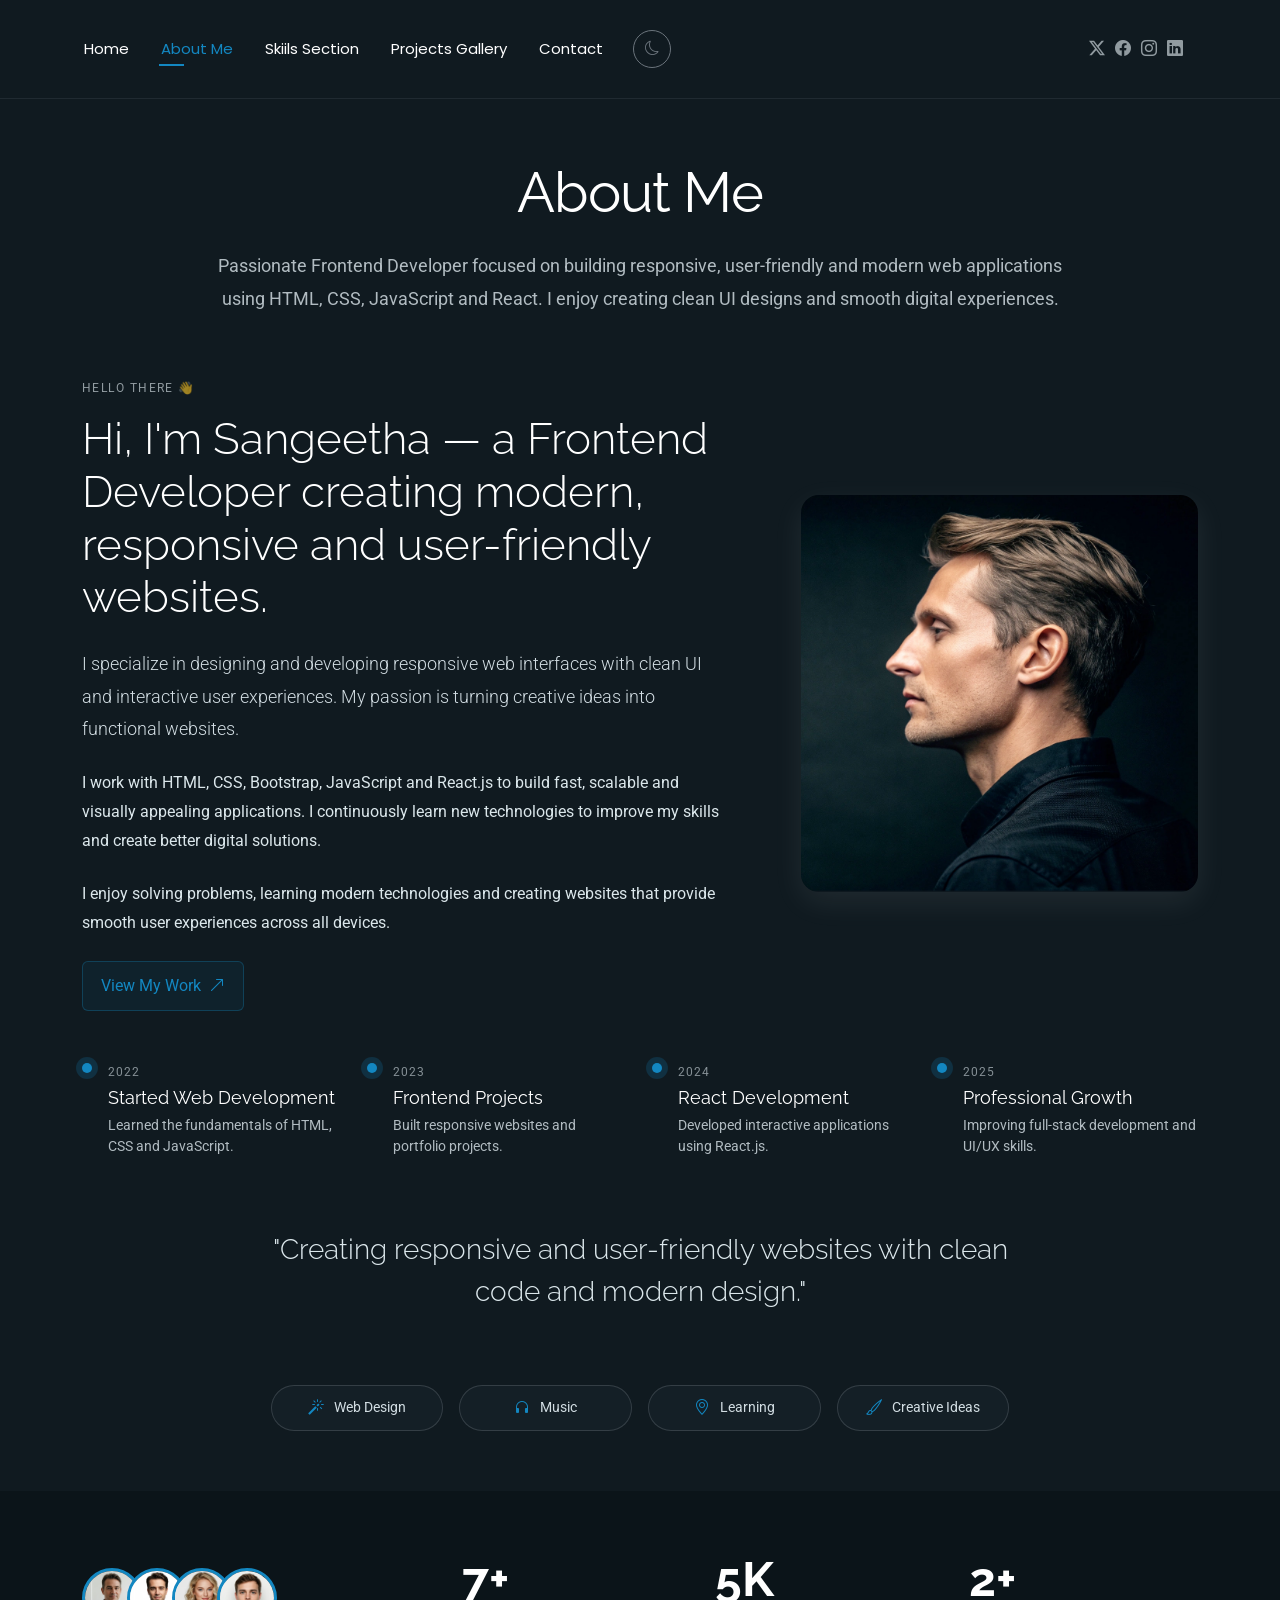
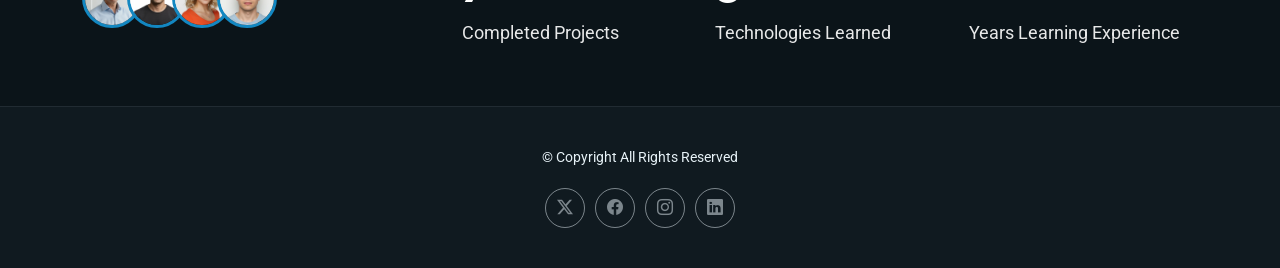
==== commit 70056a9a: "updated" ====
--- a/about.html
+++ b/about.html
@@ -53,6 +53,12 @@
           <li><a href="skills.html">Skiils Section</a></li>
           <li><a href="projects.html">Projects Gallery</a></li>
           <li><a href="contact.html">Contact</a></li>
+          <li class="theme-toggle">
+  <button id="themeToggle" class="btn btn-sm btn-outline-secondary">
+    <i id="themeIcon" class="bi bi-moon"></i>
+  </button>
+</li>
+
         </ul>
         <i class="mobile-nav-toggle d-xl-none bi bi-list"></i>
       </nav>
--- a/css/main.css
+++ b/css/main.css
@@ -1312,87 +1312,6 @@
 }
 
 /*--------------------------------------------------------------
-# Testimonials Section
---------------------------------------------------------------*/
-.testimonials .testimonials-carousel,
-.testimonials .testimonials-slider {
-  overflow: hidden;
-}
-
-.testimonials .testimonial-item .testimonial-content {
-  border-left: 3px solid var(--accent-color);
-  padding-left: 30px;
-}
-
-.testimonials .testimonial-item .testimonial-img {
-  border-radius: 50%;
-  border: 4px solid var(--background-color);
-  margin: 0 auto;
-}
-
-.testimonials .testimonial-item h3 {
-  font-size: 20px;
-  font-weight: bold;
-  margin: 10px 0 5px 0;
-}
-
-.testimonials .testimonial-item h4 {
-  font-size: 14px;
-  color: color-mix(in srgb, var(--default-color), transparent 40%);
-  margin: 0 0 10px 0;
-}
-
-.testimonials .testimonial-item .stars i {
-  color: #ffc107;
-  margin: 0 1px;
-}
-
-.testimonials .testimonial-item .quote-icon-left,
-.testimonials .testimonial-item .quote-icon-right {
-  color: color-mix(in srgb, var(--accent-color), transparent 50%);
-  font-size: 26px;
-  line-height: 0;
-}
-
-.testimonials .testimonial-item .quote-icon-left {
-  display: inline-block;
-  left: -5px;
-  position: relative;
-}
-
-.testimonials .testimonial-item .quote-icon-right {
-  display: inline-block;
-  right: -5px;
-  position: relative;
-  top: 10px;
-  transform: scale(-1, -1);
-}
-
-.testimonials .testimonial-item p {
-  font-style: italic;
-}
-
-.testimonials .swiper-wrapper {
-  height: auto;
-}
-
-.testimonials .swiper-pagination {
-  margin-top: 30px;
-  position: relative;
-}
-
-.testimonials .swiper-pagination .swiper-pagination-bullet {
-  width: 12px;
-  height: 12px;
-  background-color: color-mix(in srgb, var(--default-color), transparent 85%);
-  opacity: 1;
-}
-
-.testimonials .swiper-pagination .swiper-pagination-bullet-active {
-  background-color: var(--accent-color);
-}
-
-/*--------------------------------------------------------------
 # Resume Section
 --------------------------------------------------------------*/
 .resume .resume-item {
@@ -1536,816 +1455,6 @@
   }
 }
 
-/*--------------------------------------------------------------
-# Services Section
---------------------------------------------------------------*/
-.services .service-item {
-  display: flex;
-  background-color: var(--surface-color);
-  border-radius: 12px;
-  padding: 2rem;
-  height: 100%;
-  position: relative;
-  overflow: hidden;
-  box-shadow: 0 5px 20px rgba(0, 0, 0, 0.03);
-  transition: all 0.4s ease;
-}
-
-.services .service-item::before {
-  content: "";
-  position: absolute;
-  left: 0;
-  top: 0;
-  height: 100%;
-  width: 4px;
-  background-color: var(--accent-color);
-  transform: scaleY(0);
-  transform-origin: bottom;
-  transition: transform 0.4s cubic-bezier(0.65, 0, 0.35, 1);
-}
-
-.services .service-item:hover {
-  box-shadow: 0 10px 30px rgba(0, 0, 0, 0.08);
-  transform: translateY(-5px);
-}
-
-.services .service-item:hover::before {
-  transform: scaleY(1);
-}
-
-.services .service-item:hover .service-icon {
-  background-color: var(--accent-color);
-  color: var(--contrast-color);
-  transform: rotateY(180deg);
-}
-
-.services .service-item:hover .service-icon i {
-  transform: rotateY(180deg);
-}
-
-.services .service-item:hover .service-link i {
-  transform: translateX(5px);
-}
-
-.services .service-icon {
-  flex-shrink: 0;
-  width: 70px;
-  height: 70px;
-  border-radius: 12px;
-  background-color: color-mix(in srgb, var(--accent-color), transparent 90%);
-  color: var(--accent-color);
-  display: flex;
-  align-items: center;
-  justify-content: center;
-  margin-right: 1.5rem;
-  transition: all 0.5s ease;
-}
-
-.services .service-icon i {
-  font-size: 2rem;
-  transition: transform 0.5s ease;
-}
-
-.services .service-content {
-  flex-grow: 1;
-}
-
-.services .service-content h3 {
-  font-size: 1.4rem;
-  margin-bottom: 1rem;
-  font-weight: 700;
-  color: var(--heading-color);
-}
-
-.services .service-content p {
-  margin-bottom: 1.25rem;
-  color: color-mix(in srgb, var(--default-color), transparent 20%);
-}
-
-.services .service-link {
-  display: inline-flex;
-  align-items: center;
-  color: var(--accent-color);
-  font-weight: 600;
-  text-decoration: none;
-  transition: color 0.3s ease;
-}
-
-.services .service-link span {
-  margin-right: 0.5rem;
-}
-
-.services .service-link i {
-  transition: transform 0.3s ease;
-}
-
-.services .service-link:hover {
-  color: color-mix(in srgb, var(--accent-color), transparent 25%);
-}
-
-@media (max-width: 767.98px) {
-  .services .service-item {
-    padding: 1.5rem;
-    margin-bottom: 1rem;
-  }
-
-  .services .service-icon {
-    width: 60px;
-    height: 60px;
-    margin-right: 1rem;
-  }
-
-  .services .service-icon i {
-    font-size: 1.5rem;
-  }
-
-  .services .service-content h3 {
-    font-size: 1.2rem;
-    margin-bottom: 0.75rem;
-  }
-
-  .services .service-content p {
-    margin-bottom: 1rem;
-    font-size: 0.95rem;
-  }
-}
-
-@media (max-width: 575.98px) {
-  .services .service-item {
-    flex-direction: column;
-    text-align: center;
-  }
-
-  .services .service-item::before {
-    width: 100%;
-    height: 4px;
-    transform: scaleX(0);
-    transform-origin: left;
-  }
-
-  .services .service-item:hover::before {
-    transform: scaleX(1);
-  }
-
-  .services .service-icon {
-    margin-right: 0;
-    margin-bottom: 1.25rem;
-  }
-
-  .services .service-link {
-    justify-content: center;
-  }
-}
-
-/*--------------------------------------------------------------
-# Service Details Section
---------------------------------------------------------------*/
-.service-details .service-hero {
-  margin-bottom: 4rem;
-}
-
-.service-details .service-hero .service-meta {
-  display: flex;
-  align-items: center;
-  gap: 1rem;
-  margin-bottom: 1.5rem;
-}
-
-.service-details .service-hero .service-meta .service-category {
-  background: color-mix(in srgb, var(--accent-color), transparent 85%);
-  color: var(--accent-color);
-  padding: 0.5rem 1rem;
-  border-radius: 20px;
-  font-size: 0.85rem;
-  font-weight: 500;
-  letter-spacing: 0.5px;
-}
-
-.service-details .service-hero .service-meta .reading-time {
-  color: color-mix(in srgb, var(--default-color), transparent 50%);
-  font-size: 0.9rem;
-  font-weight: 300;
-}
-
-.service-details .service-hero h1 {
-  font-size: 3.5rem;
-  font-weight: 300;
-  line-height: 1.2;
-  margin-bottom: 1.5rem;
-  color: var(--heading-color);
-  letter-spacing: -0.02em;
-}
-
-.service-details .service-hero .service-description {
-  font-size: 1.25rem;
-  line-height: 1.7;
-  color: color-mix(in srgb, var(--default-color), transparent 25%);
-  font-weight: 300;
-  margin: 0;
-}
-
-.service-details .service-visual {
-  margin-bottom: 4rem;
-  overflow: hidden;
-  border-radius: 4px;
-}
-
-.service-details .service-visual img {
-  width: 100%;
-  height: 400px;
-  object-fit: cover;
-  transition: transform 0.5s ease;
-}
-
-.service-details .service-visual img:hover {
-  transform: scale(1.02);
-}
-
-.service-details .service-narrative {
-  margin-bottom: 5rem;
-}
-
-.service-details .service-narrative h3 {
-  font-size: 2rem;
-  font-weight: 300;
-  margin-bottom: 2rem;
-  color: var(--heading-color);
-  letter-spacing: -0.01em;
-}
-
-.service-details .service-narrative p {
-  font-size: 1.1rem;
-  line-height: 1.8;
-  margin-bottom: 2rem;
-  color: var(--default-color);
-  font-weight: 300;
-}
-
-.service-details .benefits-grid {
-  display: grid;
-  grid-template-columns: repeat(auto-fit, minmax(280px, 1fr));
-  gap: 2.5rem;
-  margin-top: 3rem;
-}
-
-.service-details .benefits-grid .benefit-card {
-  text-align: center;
-  padding: 0;
-}
-
-.service-details .benefits-grid .benefit-card .benefit-icon {
-  width: 60px;
-  height: 60px;
-  background: color-mix(in srgb, var(--accent-color), transparent 90%);
-  border-radius: 50%;
-  display: flex;
-  align-items: center;
-  justify-content: center;
-  margin: 0 auto 1.5rem;
-  transition: all 0.3s ease;
-}
-
-.service-details .benefits-grid .benefit-card .benefit-icon i {
-  font-size: 1.5rem;
-  color: var(--accent-color);
-}
-
-.service-details .benefits-grid .benefit-card:hover .benefit-icon {
-  background: var(--accent-color);
-  transform: translateY(-2px);
-}
-
-.service-details .benefits-grid .benefit-card:hover .benefit-icon i {
-  color: var(--contrast-color);
-}
-
-.service-details .benefits-grid .benefit-card h4 {
-  font-size: 1.2rem;
-  font-weight: 400;
-  margin-bottom: 1rem;
-  color: var(--heading-color);
-}
-
-.service-details .benefits-grid .benefit-card p {
-  font-size: 1rem;
-  line-height: 1.6;
-  color: color-mix(in srgb, var(--default-color), transparent 30%);
-  margin: 0;
-}
-
-.service-details .timeline-section {
-  margin-bottom: 4rem;
-}
-
-.service-details .timeline-section h3 {
-  font-size: 2rem;
-  font-weight: 300;
-  margin-bottom: 3rem;
-  color: var(--heading-color);
-  letter-spacing: -0.01em;
-}
-
-.service-details .timeline-section .timeline {
-  position: relative;
-}
-
-.service-details .timeline-section .timeline::before {
-  content: "";
-  position: absolute;
-  left: 30px;
-  top: 0;
-  bottom: 0;
-  width: 1px;
-  background: color-mix(in srgb, var(--default-color), transparent 85%);
-}
-
-.service-details .timeline-section .timeline .timeline-item {
-  position: relative;
-  padding-left: 80px;
-  margin-bottom: 3rem;
-}
-
-.service-details .timeline-section .timeline .timeline-item:last-child {
-  margin-bottom: 0;
-}
-
-.service-details .timeline-section .timeline .timeline-item .timeline-marker {
-  position: absolute;
-  left: 0;
-  top: 0;
-  width: 60px;
-  height: 60px;
-  background: var(--surface-color);
-  border: 2px solid color-mix(in srgb, var(--accent-color), transparent 70%);
-  border-radius: 50%;
-  display: flex;
-  align-items: center;
-  justify-content: center;
-  z-index: 1;
-}
-
-.service-details .timeline-section .timeline .timeline-item .timeline-marker span {
-  font-size: 1.2rem;
-  font-weight: 500;
-  color: var(--accent-color);
-}
-
-.service-details .timeline-section .timeline .timeline-item .timeline-content h4 {
-  font-size: 1.3rem;
-  font-weight: 400;
-  margin-bottom: 0.75rem;
-  color: var(--heading-color);
-}
-
-.service-details .timeline-section .timeline .timeline-item .timeline-content p {
-  font-size: 1rem;
-  line-height: 1.6;
-  margin-bottom: 0.5rem;
-  color: var(--default-color);
-}
-
-.service-details .timeline-section .timeline .timeline-item .timeline-content small {
-  color: color-mix(in srgb, var(--default-color), transparent 40%);
-  font-size: 0.9rem;
-  font-weight: 500;
-}
-
-.service-details .service-sidebar {
-  padding-left: 2rem;
-}
-
-@media (max-width: 992px) {
-  .service-details .service-sidebar {
-    padding-left: 0;
-    margin-top: 4rem;
-  }
-}
-
-.service-details .overview-card,
-.service-details .success-story,
-.service-details .consultation-form {
-  background: var(--surface-color);
-  border-radius: 8px;
-  padding: 2.5rem;
-  margin-bottom: 2.5rem;
-  border: 1px solid color-mix(in srgb, var(--default-color), transparent 93%);
-  transition: all 0.3s ease;
-}
-
-.service-details .overview-card:hover,
-.service-details .success-story:hover,
-.service-details .consultation-form:hover {
-  border-color: color-mix(in srgb, var(--accent-color), transparent 80%);
-}
-
-.service-details .overview-card .overview-header h4 {
-  font-size: 1.4rem;
-  font-weight: 400;
-  margin-bottom: 2rem;
-  color: var(--heading-color);
-}
-
-.service-details .overview-card .overview-stats {
-  display: grid;
-  grid-template-columns: repeat(3, 1fr);
-  gap: 1.5rem;
-  margin-bottom: 2rem;
-}
-
-.service-details .overview-card .overview-stats .stat-item {
-  text-align: center;
-}
-
-.service-details .overview-card .overview-stats .stat-item .stat-number {
-  font-size: 2rem;
-  font-weight: 300;
-  color: var(--accent-color);
-  line-height: 1;
-  margin-bottom: 0.5rem;
-}
-
-.service-details .overview-card .overview-stats .stat-item .stat-label {
-  font-size: 0.85rem;
-  color: color-mix(in srgb, var(--default-color), transparent 40%);
-  font-weight: 500;
-  text-transform: uppercase;
-  letter-spacing: 0.5px;
-}
-
-.service-details .overview-card .overview-details {
-  border-top: 1px solid color-mix(in srgb, var(--default-color), transparent 90%);
-  padding-top: 1.5rem;
-}
-
-.service-details .overview-card .overview-details .detail-row {
-  display: flex;
-  justify-content: space-between;
-  align-items: center;
-  margin-bottom: 1rem;
-}
-
-.service-details .overview-card .overview-details .detail-row:last-child {
-  margin-bottom: 0;
-}
-
-.service-details .overview-card .overview-details .detail-row .detail-label {
-  font-size: 0.95rem;
-  color: color-mix(in srgb, var(--default-color), transparent 30%);
-  font-weight: 400;
-}
-
-.service-details .overview-card .overview-details .detail-row .detail-value {
-  font-size: 0.95rem;
-  color: var(--heading-color);
-  font-weight: 500;
-}
-
-.service-details .success-story .story-quote p {
-  font-size: 1.1rem;
-  line-height: 1.7;
-  color: color-mix(in srgb, var(--default-color), transparent 20%);
-  font-style: italic;
-  margin-bottom: 2rem;
-}
-
-.service-details .success-story .story-author {
-  display: flex;
-  align-items: center;
-  gap: 1rem;
-  margin-bottom: 1.5rem;
-}
-
-.service-details .success-story .story-author .author-avatar {
-  width: 50px;
-  height: 50px;
-  border-radius: 50%;
-  object-fit: cover;
-}
-
-.service-details .success-story .story-author .author-details h5 {
-  font-size: 1rem;
-  font-weight: 500;
-  margin-bottom: 0.25rem;
-  color: var(--heading-color);
-}
-
-.service-details .success-story .story-author .author-details span {
-  display: block;
-  font-size: 0.9rem;
-  color: color-mix(in srgb, var(--default-color), transparent 40%);
-  margin-bottom: 0.25rem;
-}
-
-.service-details .success-story .story-author .author-details small {
-  font-size: 0.8rem;
-  color: color-mix(in srgb, var(--default-color), transparent 50%);
-}
-
-.service-details .success-story .story-metrics {
-  display: grid;
-  grid-template-columns: repeat(2, 1fr);
-  gap: 1rem;
-  padding-top: 1.5rem;
-  border-top: 1px solid color-mix(in srgb, var(--default-color), transparent 90%);
-}
-
-.service-details .success-story .story-metrics .metric {
-  text-align: center;
-}
-
-.service-details .success-story .story-metrics .metric .metric-value {
-  font-size: 1.5rem;
-  font-weight: 500;
-  color: var(--accent-color);
-  display: block;
-  margin-bottom: 0.25rem;
-}
-
-.service-details .success-story .story-metrics .metric .metric-label {
-  font-size: 0.8rem;
-  color: color-mix(in srgb, var(--default-color), transparent 40%);
-  text-transform: uppercase;
-  letter-spacing: 0.5px;
-}
-
-.service-details .consultation-form .form-header {
-  margin-bottom: 2rem;
-}
-
-.service-details .consultation-form .form-header h4 {
-  font-size: 1.4rem;
-  font-weight: 400;
-  margin-bottom: 0.75rem;
-  color: var(--heading-color);
-}
-
-.service-details .consultation-form .form-header p {
-  font-size: 0.95rem;
-  line-height: 1.6;
-  color: color-mix(in srgb, var(--default-color), transparent 30%);
-  margin: 0;
-}
-
-.service-details .consultation-form .form-group {
-  margin-bottom: 1.5rem;
-}
-
-.service-details .consultation-form .form-input {
-  width: 100%;
-  padding: 1rem;
-  border: 1px solid color-mix(in srgb, var(--default-color), transparent 85%);
-  border-radius: 4px;
-  font-size: 0.95rem;
-  transition: all 0.3s ease;
-  background: transparent;
-}
-
-.service-details .consultation-form .form-input:focus {
-  outline: none;
-  border-color: var(--accent-color);
-  box-shadow: 0 0 0 3px color-mix(in srgb, var(--accent-color), transparent 90%);
-}
-
-.service-details .consultation-form input[type=text],
-.service-details .consultation-form input[type=email],
-.service-details .consultation-form input[type=tel],
-.service-details .consultation-form select,
-.service-details .consultation-form textarea {
-  color: var(--default-color);
-  background-color: var(--surface-color);
-  font-size: 14px;
-  border-color: color-mix(in srgb, var(--default-color), transparent 80%);
-}
-
-.service-details .consultation-form input[type=text]:focus,
-.service-details .consultation-form input[type=email]:focus,
-.service-details .consultation-form input[type=tel]:focus,
-.service-details .consultation-form select:focus,
-.service-details .consultation-form textarea:focus {
-  border-color: var(--accent-color);
-}
-
-.service-details .consultation-form input[type=text]::placeholder,
-.service-details .consultation-form input[type=email]::placeholder,
-.service-details .consultation-form input[type=tel]::placeholder,
-.service-details .consultation-form select::placeholder,
-.service-details .consultation-form textarea::placeholder {
-  color: color-mix(in srgb, var(--default-color), transparent 70%);
-}
-
-.service-details .consultation-form .btn-consultation {
-  background: var(--accent-color);
-  color: var(--contrast-color);
-  border: none;
-  padding: 1rem 2rem;
-  border-radius: 4px;
-  font-size: 0.95rem;
-  font-weight: 500;
-  width: 100%;
-  display: flex;
-  align-items: center;
-  justify-content: center;
-  gap: 0.5rem;
-  transition: all 0.3s ease;
-  text-transform: none;
-}
-
-.service-details .consultation-form .btn-consultation:hover {
-  background: color-mix(in srgb, var(--accent-color), transparent 10%);
-  transform: translateY(-1px);
-}
-
-.service-details .consultation-form .btn-consultation i {
-  font-size: 0.9rem;
-}
-
-@media (max-width: 768px) {
-  .service-details .service-hero h1 {
-    font-size: 2.5rem;
-  }
-
-  .service-details .service-hero .service-description {
-    font-size: 1.1rem;
-  }
-
-  .service-details .service-visual img {
-    height: 250px;
-  }
-
-  .service-details .benefits-grid {
-    grid-template-columns: 1fr;
-    gap: 2rem;
-  }
-
-  .service-details .timeline-section .timeline::before {
-    left: 20px;
-  }
-
-  .service-details .timeline-section .timeline .timeline-item {
-    padding-left: 60px;
-  }
-
-  .service-details .timeline-section .timeline .timeline-item .timeline-marker {
-    width: 40px;
-    height: 40px;
-  }
-
-  .service-details .timeline-section .timeline .timeline-item .timeline-marker span {
-    font-size: 1rem;
-  }
-
-  .service-details .overview-card .overview-stats {
-    grid-template-columns: 1fr;
-    gap: 1rem;
-  }
-}
-
-/*--------------------------------------------------------------
-# Portfolio Section
---------------------------------------------------------------*/
-.portfolio .portfolio-filters {
-  display: flex;
-  justify-content: center;
-  flex-wrap: wrap;
-  gap: 10px;
-  margin-bottom: 30px;
-  padding: 0;
-  list-style: none;
-}
-
-.portfolio .portfolio-filters li {
-  padding: 8px 20px;
-  font-size: 0.95rem;
-  font-weight: 500;
-  border-radius: 30px;
-  cursor: pointer;
-  transition: all 0.3s ease;
-  background-color: color-mix(in srgb, var(--accent-color), transparent 90%);
-  color: var(--accent-color);
-}
-
-.portfolio .portfolio-filters li:hover {
-  background-color: color-mix(in srgb, var(--accent-color), transparent 80%);
-}
-
-.portfolio .portfolio-filters li.filter-active {
-  background-color: var(--accent-color);
-  color: var(--contrast-color);
-}
-
-.portfolio .portfolio-card {
-  background-color: var(--surface-color);
-  border-radius: 10px;
-  overflow: hidden;
-  box-shadow: 0 5px 15px rgba(0, 0, 0, 0.05);
-  margin-bottom: 30px;
-  transition: all 0.3s ease;
-}
-
-.portfolio .portfolio-card:hover {
-  transform: translateY(-10px);
-  box-shadow: 0 10px 30px rgba(0, 0, 0, 0.1);
-}
-
-.portfolio .portfolio-card:hover .portfolio-img .portfolio-overlay {
-  opacity: 1;
-}
-
-.portfolio .portfolio-card:hover .portfolio-img img {
-  transform: scale(1.1);
-}
-
-.portfolio .portfolio-card .portfolio-img {
-  position: relative;
-  overflow: hidden;
-}
-
-.portfolio .portfolio-card .portfolio-img img {
-  width: 100%;
-  height: auto;
-  transition: transform 0.5s ease;
-}
-
-.portfolio .portfolio-card .portfolio-img .portfolio-overlay {
-  position: absolute;
-  top: 0;
-  left: 0;
-  width: 100%;
-  height: 100%;
-  background: rgba(0, 0, 0, 0.6);
-  display: flex;
-  align-items: center;
-  justify-content: center;
-  gap: 15px;
-  opacity: 0;
-  transition: all 0.3s ease;
-}
-
-.portfolio .portfolio-card .portfolio-img .portfolio-overlay a {
-  width: 45px;
-  height: 45px;
-  background-color: var(--accent-color);
-  color: var(--contrast-color);
-  border-radius: 50%;
-  display: flex;
-  align-items: center;
-  justify-content: center;
-  font-size: 1.2rem;
-  transition: all 0.3s ease;
-}
-
-.portfolio .portfolio-card .portfolio-img .portfolio-overlay a:hover {
-  background-color: color-mix(in srgb, var(--accent-color), #fff 20%);
-  transform: translateY(-5px);
-}
-
-.portfolio .portfolio-card .portfolio-info {
-  padding: 20px;
-}
-
-.portfolio .portfolio-card .portfolio-info h4 {
-  font-size: 1.2rem;
-  font-weight: 700;
-  margin-bottom: 5px;
-  color: var(--heading-color);
-}
-
-.portfolio .portfolio-card .portfolio-info p {
-  font-size: 0.9rem;
-  color: var(--default-color);
-  margin-bottom: 10px;
-}
-
-.portfolio .portfolio-card .portfolio-info .portfolio-tags {
-  display: flex;
-  flex-wrap: wrap;
-  gap: 8px;
-}
-
-.portfolio .portfolio-card .portfolio-info .portfolio-tags span {
-  font-size: 0.8rem;
-  padding: 4px 12px;
-  border-radius: 20px;
-  background-color: color-mix(in srgb, var(--accent-color), transparent 90%);
-  color: var(--accent-color);
-}
-
-.portfolio .btn-primary {
-  background-color: var(--accent-color);
-  border-color: var(--accent-color);
-  color: var(--contrast-color);
-  padding: 12px 30px;
-  font-weight: 600;
-  border-radius: 5px;
-  transition: all 0.3s ease;
-}
-
-.portfolio .btn-primary:hover {
-  background-color: color-mix(in srgb, var(--accent-color), #000 10%);
-  border-color: color-mix(in srgb, var(--accent-color), #000 10%);
-  transform: translateY(-3px);
-  box-shadow: 0 5px 15px rgba(0, 0, 0, 0.1);
-}
 
 /*--------------------------------------------------------------
 # Portfolio Details Section
@@ -2847,9 +1956,37 @@
   background-color: color-mix(in srgb, var(--surface-color), transparent 70%);
 }
 
-/*--------------------------------------------------------------
-# Starter Section Section
---------------------------------------------------------------*/
-.starter-section {
-  /* Add your styles here */
+/* ===== Theme Variables ===== */
+
+/* Dark Theme */
+body.dark-theme {
+  --background-color: #121212;
+  --default-color: #f1f1f1;
+  --heading-color: #ffffff;
+  --surface-color: #1e1e1e;
+}
+/* Apply globally */
+
+/* Navbar / sections */
+body.light-theme {
+  --background-color: #f8fafc;   /* soft white background */
+  --default-color: #cdd4df;      /* dark slate text */
+  --heading-color: #0f172a;      /* stronger headings */
+  --surface-color: #ffffff;      /* cards / sections */
+  --accent-color: #1387c1;       /* keep same brand blue */
+  --contrast-color: #ffffff;
+}
+/* Cards or floating elements */
+.floating-card,
+.hero-content,
+.container {
+  color: var(--text-color);
+}
+.theme-toggle button {
+  border-radius: 50%;
+  width: 38px;
+  height: 38px;
+  display: flex;
+  align-items: center;
+  justify-content: center;
 }
